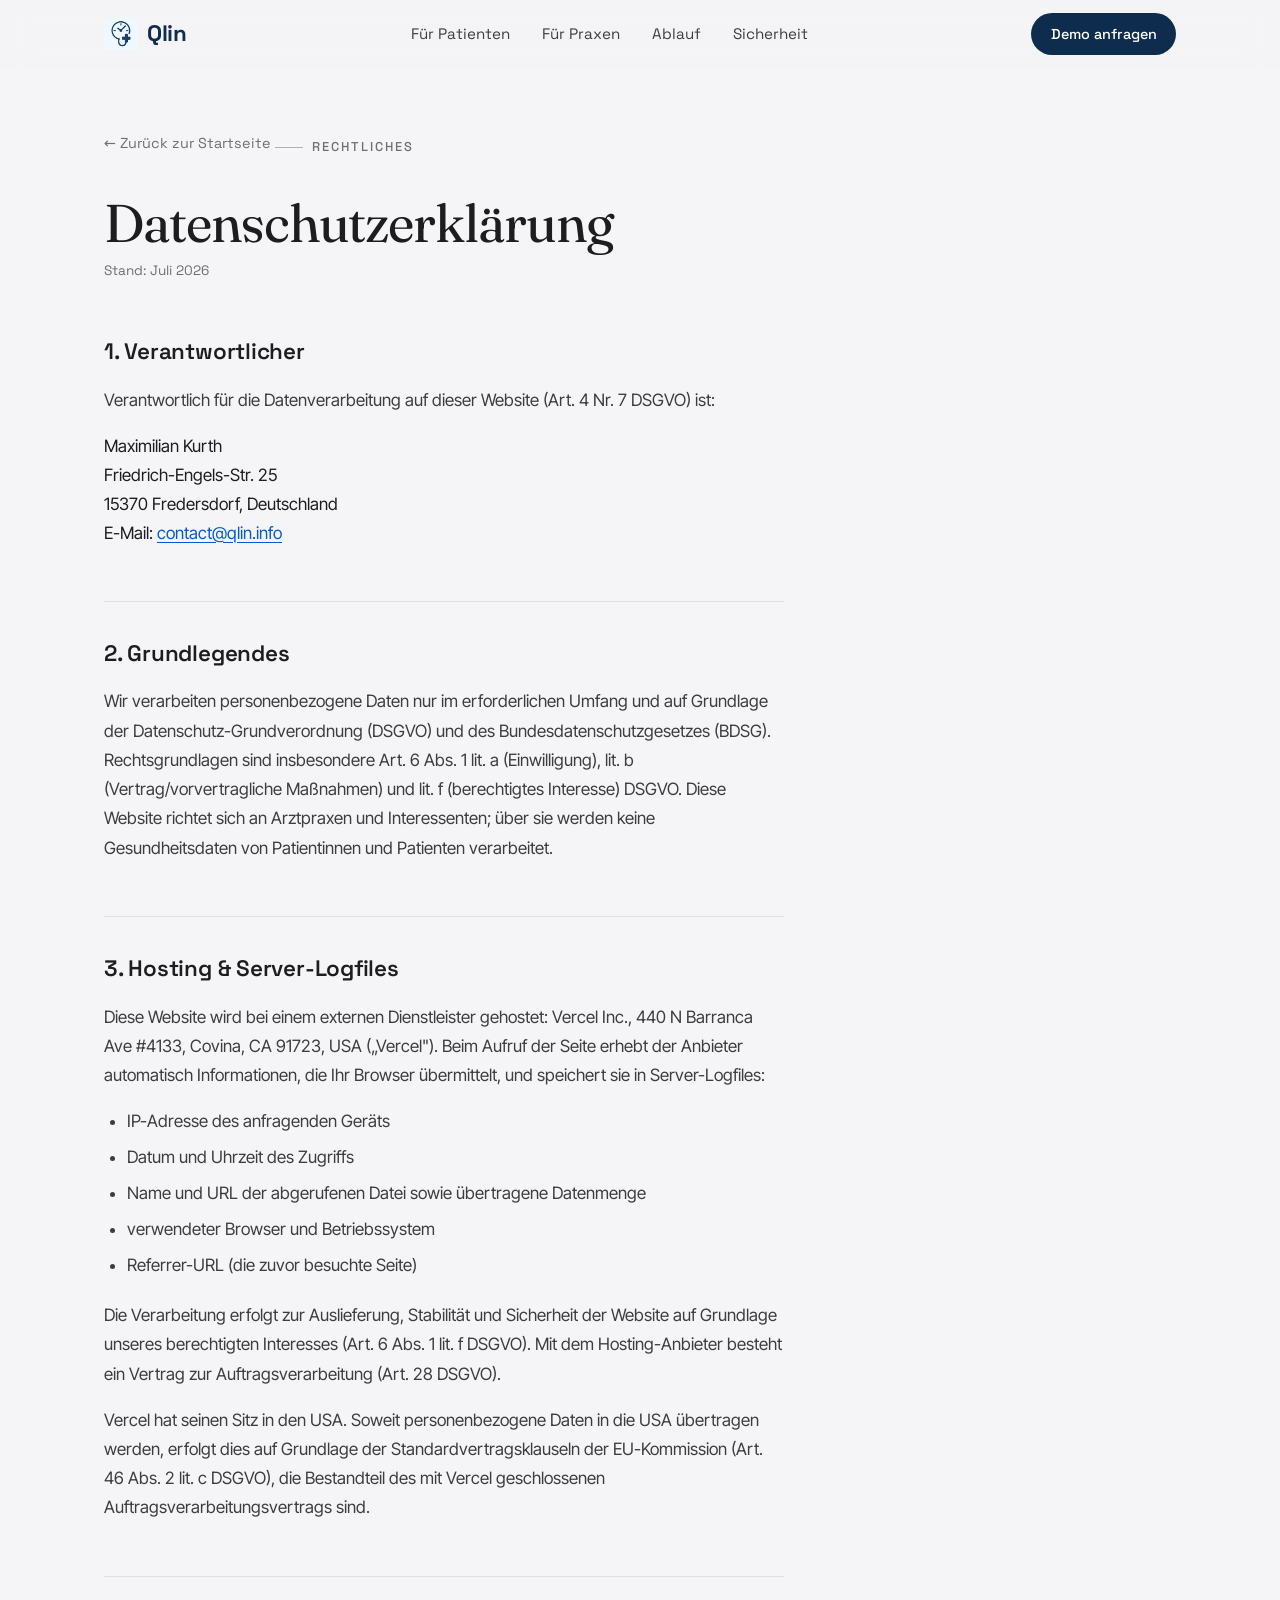
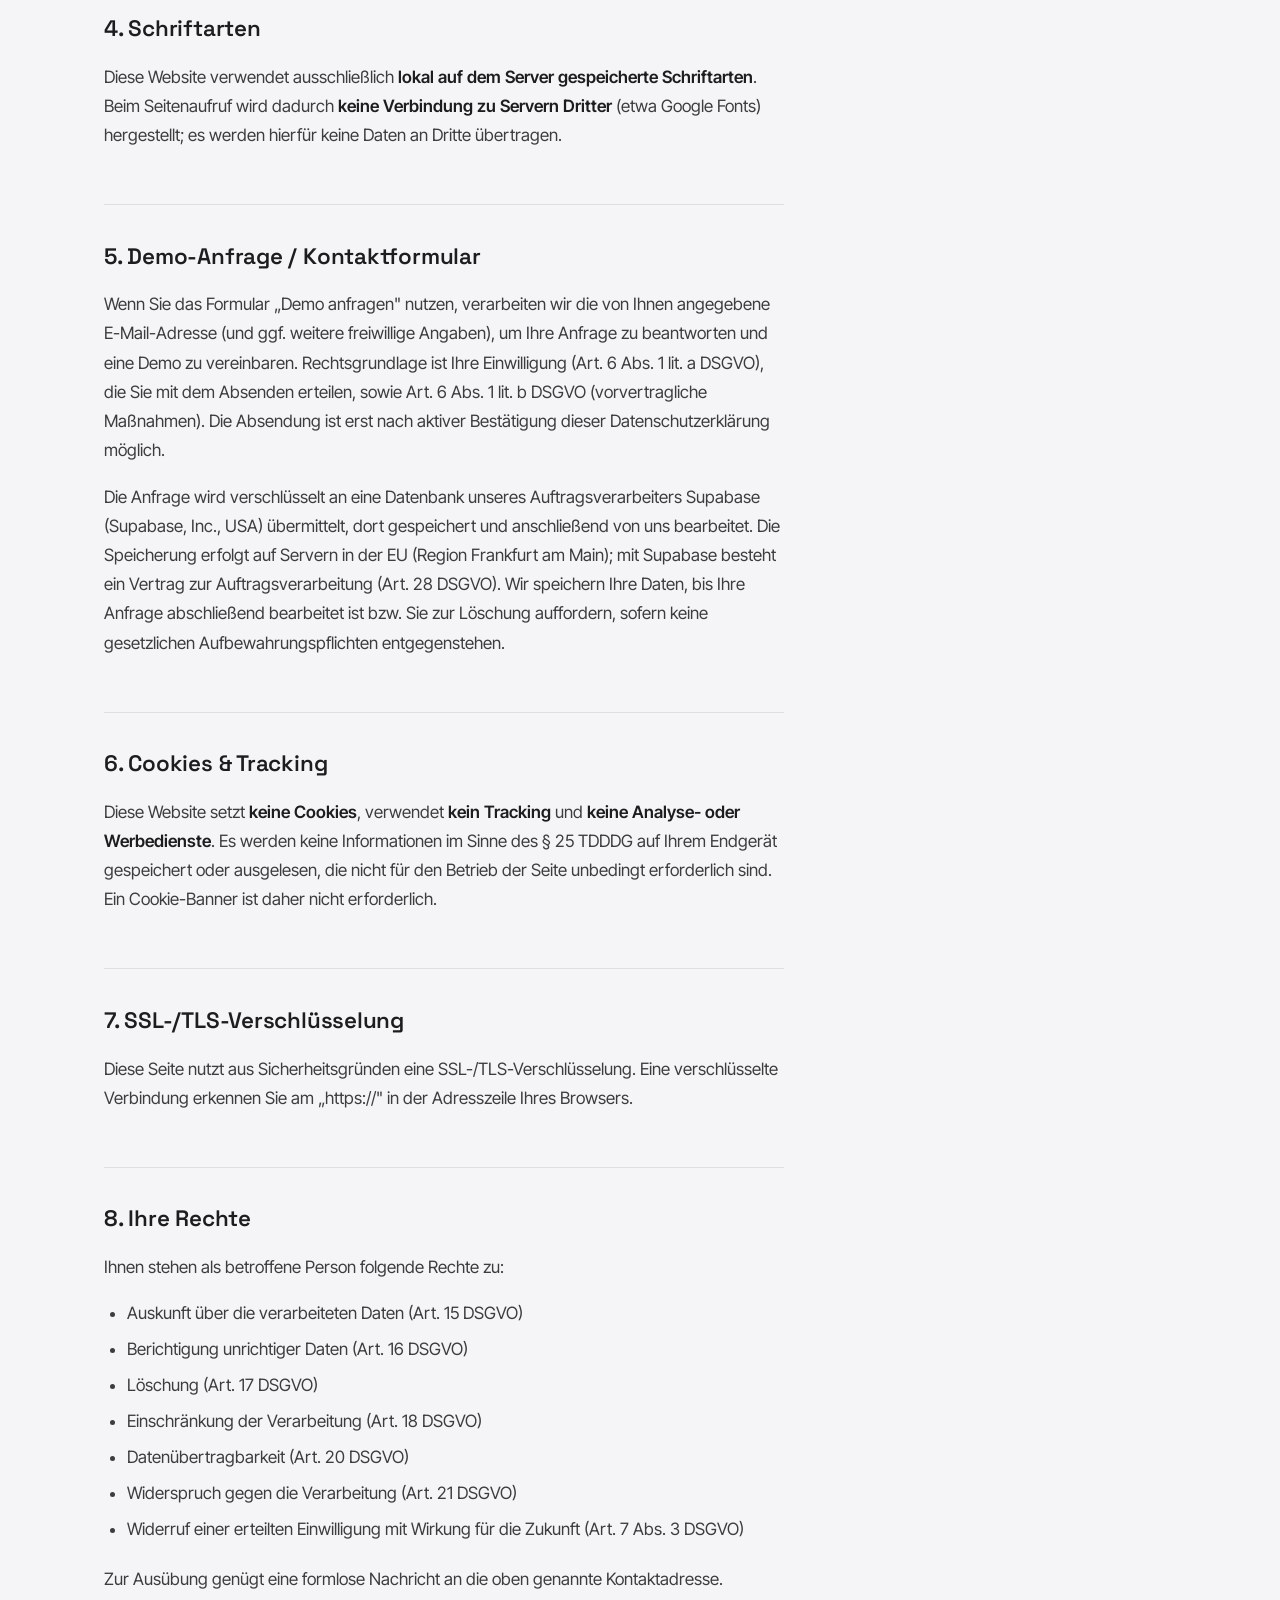
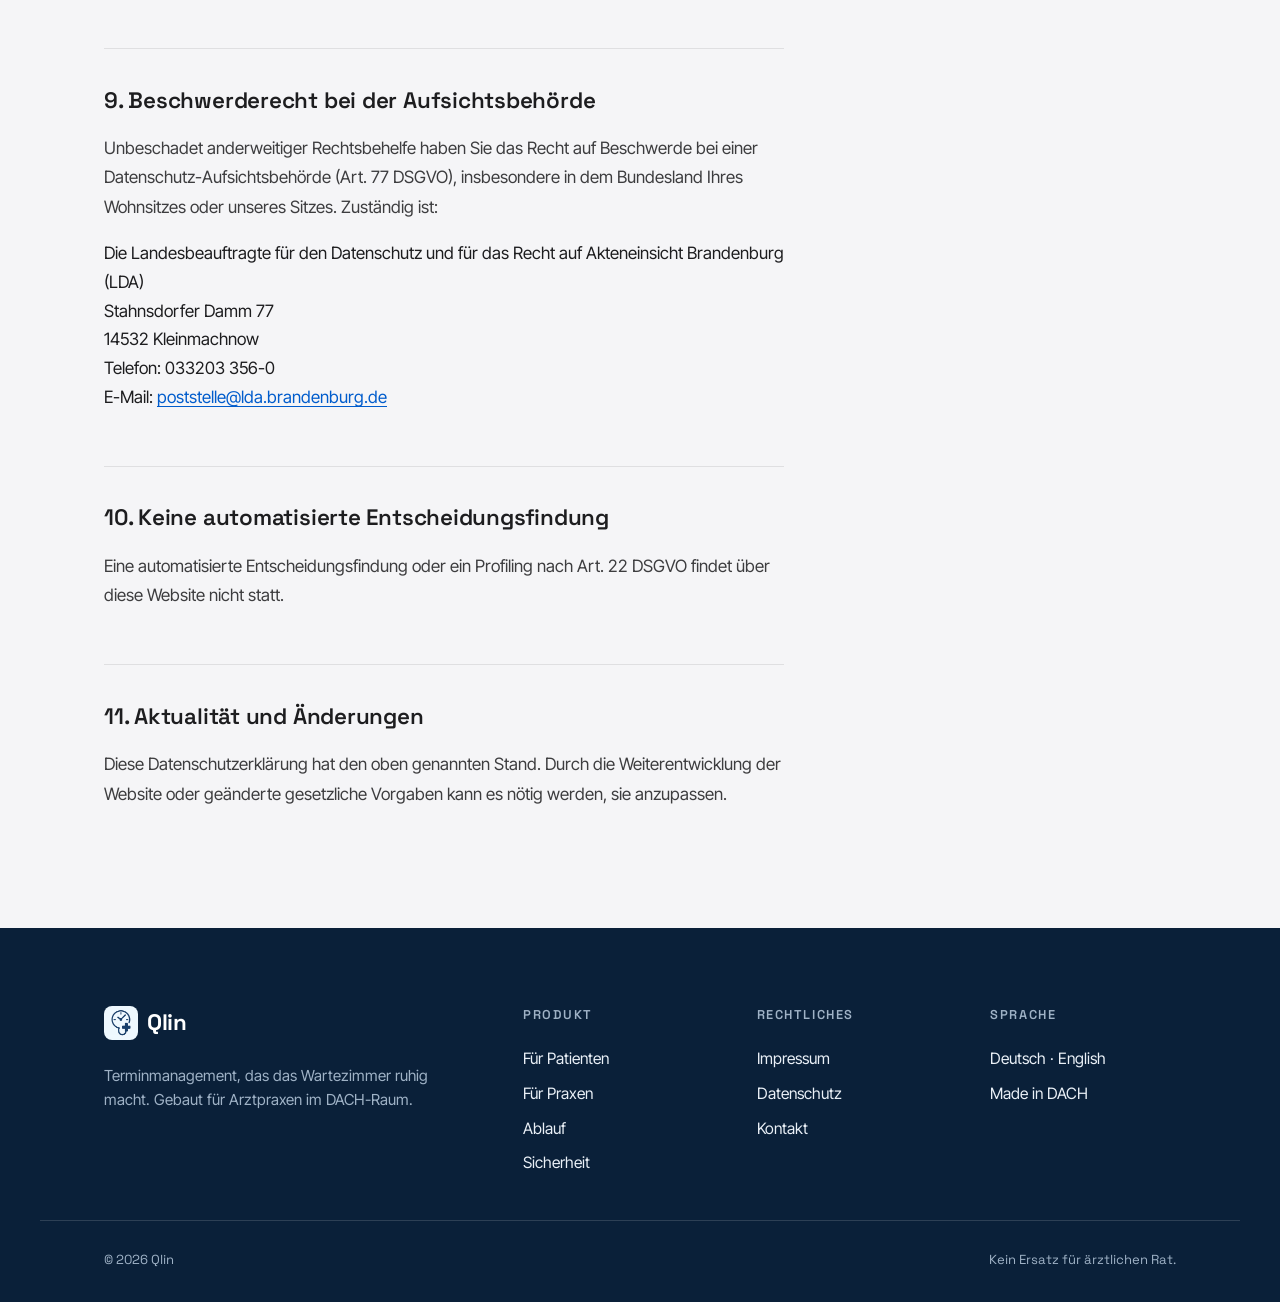
==== datenschutz.html @ a2b59077 "Fill in legal details: owner, address, contact email, Vercel hosting, Supabase recipient, LDA Brande" ====
<!DOCTYPE html>
<html lang="de" class="theme-patient">
<head>
  <meta charset="UTF-8" />
  <meta name="viewport" content="width=device-width, initial-scale=1.0" />
  <title>Datenschutzerklärung — Qlin</title>
  <meta name="description" content="Datenschutzerklärung nach DSGVO für die Qlin-Website." />
  <meta name="robots" content="index, follow" />
  <meta name="theme-color" content="#0e2c4d" />
  <link rel="icon" type="image/png" href="assets/qlin-logo.png" />
  <link rel="stylesheet" href="assets/fonts/fonts.css" />
  <link rel="stylesheet" href="styles.css" />
</head>
<body>
  <a class="skip-link" href="#main">Zum Inhalt springen</a>

  <header class="site-header" data-header>
    <div class="shell header-inner">
      <a class="brand" href="index.html" aria-label="Qlin — Startseite">
        <img class="logo-mark" src="assets/qlin-logo.png" alt="" aria-hidden="true" />
        <span class="brand-word">Qlin</span>
      </a>

      <nav class="nav-desktop" aria-label="Hauptnavigation">
        <a href="index.html#patienten">Für Patienten</a>
        <a href="index.html#praxis">Für Praxen</a>
        <a href="index.html#ablauf">Ablauf</a>
        <a href="index.html#sicherheit">Sicherheit</a>
      </nav>

      <div class="header-actions">
        <a class="btn btn-solid btn-sm" href="index.html#kontakt">Demo anfragen</a>
        <button class="menu-toggle" data-menu-toggle aria-expanded="false" aria-controls="mobile-menu" aria-label="Menü öffnen">
          <span></span><span></span>
        </button>
      </div>
    </div>

    <div class="mobile-menu" id="mobile-menu" data-mobile-menu hidden>
      <nav aria-label="Mobile Navigation">
        <a href="index.html#patienten">Für Patienten</a>
        <a href="index.html#praxis">Für Praxen</a>
        <a href="index.html#ablauf">Ablauf</a>
        <a href="index.html#sicherheit">Sicherheit</a>
        <a class="mobile-cta" href="index.html#kontakt">Demo anfragen</a>
      </nav>
    </div>
  </header>

  <main id="main" class="legal shell">
    <a class="legal-back" href="index.html">← Zurück zur Startseite</a>
    <p class="eyebrow">Rechtliches</p>
    <h1 class="legal-title">Datenschutzerklärung</h1>
    <p class="legal-updated">Stand: Juli 2026</p>

    <div class="prose">
      <h2>1. Verantwortlicher</h2>
      <p>Verantwortlich für die Datenverarbeitung auf dieser Website (Art. 4 Nr. 7 DSGVO) ist:</p>
      <address>
        Maximilian Kurth<br />
        Friedrich-Engels-Str. 25<br />
        15370 Fredersdorf, Deutschland<br />
        E-Mail: <a href="mailto:contact@qlin.info">contact@qlin.info</a>
      </address>

      <h2>2. Grundlegendes</h2>
      <p>
        Wir verarbeiten personenbezogene Daten nur im erforderlichen Umfang und auf Grundlage der
        Datenschutz-Grundverordnung (DSGVO) und des Bundesdatenschutzgesetzes (BDSG).
        Rechtsgrundlagen sind insbesondere Art. 6 Abs. 1 lit. a (Einwilligung),
        lit. b (Vertrag/vorvertragliche Maßnahmen) und lit. f (berechtigtes Interesse) DSGVO.
        Diese Website richtet sich an Arztpraxen und Interessenten; über sie werden keine
        Gesundheitsdaten von Patientinnen und Patienten verarbeitet.
      </p>

      <h2>3. Hosting &amp; Server-Logfiles</h2>
      <p>
        Diese Website wird bei einem externen Dienstleister gehostet:
        Vercel Inc., 440 N Barranca Ave #4133, Covina, CA 91723, USA („Vercel").
        Beim Aufruf der Seite erhebt der Anbieter automatisch Informationen, die Ihr Browser
        übermittelt, und speichert sie in Server-Logfiles:
      </p>
      <ul>
        <li>IP-Adresse des anfragenden Geräts</li>
        <li>Datum und Uhrzeit des Zugriffs</li>
        <li>Name und URL der abgerufenen Datei sowie übertragene Datenmenge</li>
        <li>verwendeter Browser und Betriebssystem</li>
        <li>Referrer-URL (die zuvor besuchte Seite)</li>
      </ul>
      <p>
        Die Verarbeitung erfolgt zur Auslieferung, Stabilität und Sicherheit der Website auf
        Grundlage unseres berechtigten Interesses (Art. 6 Abs. 1 lit. f DSGVO). Mit dem
        Hosting-Anbieter besteht ein Vertrag zur Auftragsverarbeitung (Art. 28 DSGVO).
      </p>
      <p>
        Vercel hat seinen Sitz in den USA. Soweit personenbezogene Daten in die USA übertragen
        werden, erfolgt dies auf Grundlage der Standardvertragsklauseln der EU-Kommission
        (Art. 46 Abs. 2 lit. c DSGVO), die Bestandteil des mit Vercel geschlossenen
        Auftragsverarbeitungsvertrags sind.
      </p>

      <h2>4. Schriftarten</h2>
      <p>
        Diese Website verwendet ausschließlich <strong>lokal auf dem Server gespeicherte
        Schriftarten</strong>. Beim Seitenaufruf wird dadurch <strong>keine Verbindung zu Servern
        Dritter</strong> (etwa Google Fonts) hergestellt; es werden hierfür keine Daten an Dritte
        übertragen.
      </p>

      <h2>5. Demo-Anfrage / Kontaktformular</h2>
      <p>
        Wenn Sie das Formular „Demo anfragen" nutzen, verarbeiten wir die von Ihnen angegebene
        E-Mail-Adresse (und ggf. weitere freiwillige Angaben), um Ihre Anfrage zu beantworten und
        eine Demo zu vereinbaren. Rechtsgrundlage ist Ihre Einwilligung (Art. 6 Abs. 1 lit. a
        DSGVO), die Sie mit dem Absenden erteilen, sowie Art. 6 Abs. 1 lit. b DSGVO
        (vorvertragliche Maßnahmen). Die Absendung ist erst nach aktiver Bestätigung dieser
        Datenschutzerklärung möglich.
      </p>
      <p>
        Die Anfrage wird verschlüsselt an eine Datenbank unseres Auftragsverarbeiters Supabase
        (Supabase, Inc., USA) übermittelt, dort gespeichert und anschließend von uns bearbeitet.
        Die Speicherung erfolgt auf Servern in der EU (Region Frankfurt am Main); mit Supabase
        besteht ein Vertrag zur Auftragsverarbeitung (Art. 28 DSGVO). Wir speichern Ihre Daten,
        bis Ihre Anfrage abschließend bearbeitet ist bzw. Sie zur Löschung auffordern, sofern
        keine gesetzlichen Aufbewahrungspflichten entgegenstehen.
      </p>

      <h2>6. Cookies &amp; Tracking</h2>
      <p>
        Diese Website setzt <strong>keine Cookies</strong>, verwendet <strong>kein Tracking</strong>
        und <strong>keine Analyse- oder Werbedienste</strong>. Es werden keine Informationen im
        Sinne des § 25 TDDDG auf Ihrem Endgerät gespeichert oder ausgelesen, die nicht für den
        Betrieb der Seite unbedingt erforderlich sind. Ein Cookie-Banner ist daher nicht
        erforderlich.
      </p>

      <h2>7. SSL-/TLS-Verschlüsselung</h2>
      <p>
        Diese Seite nutzt aus Sicherheitsgründen eine SSL-/TLS-Verschlüsselung. Eine
        verschlüsselte Verbindung erkennen Sie am „https://" in der Adresszeile Ihres Browsers.
      </p>

      <h2>8. Ihre Rechte</h2>
      <p>Ihnen stehen als betroffene Person folgende Rechte zu:</p>
      <ul>
        <li>Auskunft über die verarbeiteten Daten (Art. 15 DSGVO)</li>
        <li>Berichtigung unrichtiger Daten (Art. 16 DSGVO)</li>
        <li>Löschung (Art. 17 DSGVO)</li>
        <li>Einschränkung der Verarbeitung (Art. 18 DSGVO)</li>
        <li>Datenübertragbarkeit (Art. 20 DSGVO)</li>
        <li>Widerspruch gegen die Verarbeitung (Art. 21 DSGVO)</li>
        <li>Widerruf einer erteilten Einwilligung mit Wirkung für die Zukunft (Art. 7 Abs. 3 DSGVO)</li>
      </ul>
      <p>Zur Ausübung genügt eine formlose Nachricht an die oben genannte Kontaktadresse.</p>

      <h2>9. Beschwerderecht bei der Aufsichtsbehörde</h2>
      <p>
        Unbeschadet anderweitiger Rechtsbehelfe haben Sie das Recht auf Beschwerde bei einer
        Datenschutz-Aufsichtsbehörde (Art. 77 DSGVO), insbesondere in dem Bundesland Ihres
        Wohnsitzes oder unseres Sitzes. Zuständig ist:
      </p>
      <address>
        Die Landesbeauftragte für den Datenschutz und für das Recht auf Akteneinsicht
        Brandenburg (LDA)<br />
        Stahnsdorfer Damm 77<br />
        14532 Kleinmachnow<br />
        Telefon: 033203 356-0<br />
        E-Mail: <a href="mailto:poststelle@lda.brandenburg.de">poststelle@lda.brandenburg.de</a>
      </address>

      <h2>10. Keine automatisierte Entscheidungsfindung</h2>
      <p>
        Eine automatisierte Entscheidungsfindung oder ein Profiling nach Art. 22 DSGVO findet
        über diese Website nicht statt.
      </p>

      <h2>11. Aktualität und Änderungen</h2>
      <p>
        Diese Datenschutzerklärung hat den oben genannten Stand. Durch die Weiterentwicklung der
        Website oder geänderte gesetzliche Vorgaben kann es nötig werden, sie anzupassen.
      </p>
    </div>
  </main>

  <footer class="site-footer theme-patient">
    <div class="shell footer-inner">
      <div class="footer-brand">
        <a class="brand brand-footer" href="index.html" aria-label="Qlin — Startseite">
          <img class="logo-mark" src="assets/qlin-logo.png" alt="" aria-hidden="true" />
          <span class="brand-word">Qlin</span>
        </a>
        <p class="footer-tag">Terminmanagement, das das Wartezimmer ruhig macht. Gebaut für Arztpraxen im DACH-Raum.</p>
      </div>
      <nav class="footer-col" aria-label="Produkt">
        <p class="footer-h">Produkt</p>
        <a href="index.html#patienten">Für Patienten</a>
        <a href="index.html#praxis">Für Praxen</a>
        <a href="index.html#ablauf">Ablauf</a>
        <a href="index.html#sicherheit">Sicherheit</a>
      </nav>
      <nav class="footer-col" aria-label="Rechtliches">
        <p class="footer-h">Rechtliches</p>
        <a href="impressum.html">Impressum</a>
        <a href="datenschutz.html">Datenschutz</a>
        <a href="index.html#kontakt">Kontakt</a>
      </nav>
      <div class="footer-col">
        <p class="footer-h">Sprache</p>
        <p class="footer-meta">Deutsch · English</p>
        <p class="footer-meta">Made in DACH</p>
      </div>
    </div>
    <div class="shell footer-base">
      <p>© <span data-year>2026</span> Qlin</p>
      <p>Kein Ersatz für ärztlichen Rat.</p>
    </div>
  </footer>

  <script src="script.js"></script>
</body>
</html>
---- assets/fonts/fonts.css ----
/* Self-hosted fonts (SIL Open Font License).
   Generated from Google Fonts css2 and rewritten to local files
   so NO request goes to Google (DSGVO / LG Muenchen I 2022). */

/* ---- fraunces ---- */
/* vietnamese */
@font-face {
  font-family: 'Fraunces';
  font-style: italic;
  font-weight: 300 600;
  font-display: swap;
  src: url(./6NU58FyLNQOQZAnv9ZwNjucMHVn85Ni7emAe9lKqZTnbB-gzTK0K1ChjdfeQ_5Y.woff2) format('woff2');
  unicode-range: U+0102-0103, U+0110-0111, U+0128-0129, U+0168-0169, U+01A0-01A1, U+01AF-01B0, U+0300-0301, U+0303-0304, U+0308-0309, U+0323, U+0329, U+1EA0-1EF9, U+20AB;
}
/* latin-ext */
@font-face {
  font-family: 'Fraunces';
  font-style: italic;
  font-weight: 300 600;
  font-display: swap;
  src: url(./6NU58FyLNQOQZAnv9ZwNjucMHVn85Ni7emAe9lKqZTnbB-gzTK0K1ChjdPeQ_5Y.woff2) format('woff2');
  unicode-range: U+0100-02BA, U+02BD-02C5, U+02C7-02CC, U+02CE-02D7, U+02DD-02FF, U+0304, U+0308, U+0329, U+1D00-1DBF, U+1E00-1E9F, U+1EF2-1EFF, U+2020, U+20A0-20AB, U+20AD-20C0, U+2113, U+2C60-2C7F, U+A720-A7FF;
}
/* latin */
@font-face {
  font-family: 'Fraunces';
  font-style: italic;
  font-weight: 300 600;
  font-display: swap;
  src: url(./6NU58FyLNQOQZAnv9ZwNjucMHVn85Ni7emAe9lKqZTnbB-gzTK0K1ChjeveQ.woff2) format('woff2');
  unicode-range: U+0000-00FF, U+0131, U+0152-0153, U+02BB-02BC, U+02C6, U+02DA, U+02DC, U+0304, U+0308, U+0329, U+2000-206F, U+20AC, U+2122, U+2191, U+2193, U+2212, U+2215, U+FEFF, U+FFFD;
}
/* vietnamese */
@font-face {
  font-family: 'Fraunces';
  font-style: normal;
  font-weight: 300 600;
  font-display: swap;
  src: url(./6NU78FyLNQOQZAnv9bYEvDiIdE9Ea92uemAk_WBq8U_9v0c2Wa0KxCBTeO-U.woff2) format('woff2');
  unicode-range: U+0102-0103, U+0110-0111, U+0128-0129, U+0168-0169, U+01A0-01A1, U+01AF-01B0, U+0300-0301, U+0303-0304, U+0308-0309, U+0323, U+0329, U+1EA0-1EF9, U+20AB;
}
/* latin-ext */
@font-face {
  font-family: 'Fraunces';
  font-style: normal;
  font-weight: 300 600;
  font-display: swap;
  src: url(./6NU78FyLNQOQZAnv9bYEvDiIdE9Ea92uemAk_WBq8U_9v0c2Wa0KxCFTeO-U.woff2) format('woff2');
  unicode-range: U+0100-02BA, U+02BD-02C5, U+02C7-02CC, U+02CE-02D7, U+02DD-02FF, U+0304, U+0308, U+0329, U+1D00-1DBF, U+1E00-1E9F, U+1EF2-1EFF, U+2020, U+20A0-20AB, U+20AD-20C0, U+2113, U+2C60-2C7F, U+A720-A7FF;
}
/* latin */
@font-face {
  font-family: 'Fraunces';
  font-style: normal;
  font-weight: 300 600;
  font-display: swap;
  src: url(./6NU78FyLNQOQZAnv9bYEvDiIdE9Ea92uemAk_WBq8U_9v0c2Wa0KxC9TeA.woff2) format('woff2');
  unicode-range: U+0000-00FF, U+0131, U+0152-0153, U+02BB-02BC, U+02C6, U+02DA, U+02DC, U+0304, U+0308, U+0329, U+2000-206F, U+20AC, U+2122, U+2191, U+2193, U+2212, U+2215, U+FEFF, U+FFFD;
}

/* ---- space-grotesk ---- */
/* vietnamese */
@font-face {
  font-family: 'Space Grotesk';
  font-style: normal;
  font-weight: 400;
  font-display: swap;
  src: url(./V8mDoQDjQSkFtoMM3T6r8E7mPb54C-s0.woff2) format('woff2');
  unicode-range: U+0102-0103, U+0110-0111, U+0128-0129, U+0168-0169, U+01A0-01A1, U+01AF-01B0, U+0300-0301, U+0303-0304, U+0308-0309, U+0323, U+0329, U+1EA0-1EF9, U+20AB;
}
/* latin-ext */
@font-face {
  font-family: 'Space Grotesk';
  font-style: normal;
  font-weight: 400;
  font-display: swap;
  src: url(./V8mDoQDjQSkFtoMM3T6r8E7mPb94C-s0.woff2) format('woff2');
  unicode-range: U+0100-02BA, U+02BD-02C5, U+02C7-02CC, U+02CE-02D7, U+02DD-02FF, U+0304, U+0308, U+0329, U+1D00-1DBF, U+1E00-1E9F, U+1EF2-1EFF, U+2020, U+20A0-20AB, U+20AD-20C0, U+2113, U+2C60-2C7F, U+A720-A7FF;
}
/* latin */
@font-face {
  font-family: 'Space Grotesk';
  font-style: normal;
  font-weight: 400;
  font-display: swap;
  src: url(./V8mDoQDjQSkFtoMM3T6r8E7mPbF4Cw.woff2) format('woff2');
  unicode-range: U+0000-00FF, U+0131, U+0152-0153, U+02BB-02BC, U+02C6, U+02DA, U+02DC, U+0304, U+0308, U+0329, U+2000-206F, U+20AC, U+2122, U+2191, U+2193, U+2212, U+2215, U+FEFF, U+FFFD;
}
/* vietnamese */
@font-face {
  font-family: 'Space Grotesk';
  font-style: normal;
  font-weight: 500;
  font-display: swap;
  src: url(./V8mDoQDjQSkFtoMM3T6r8E7mPb54C-s0.woff2) format('woff2');
  unicode-range: U+0102-0103, U+0110-0111, U+0128-0129, U+0168-0169, U+01A0-01A1, U+01AF-01B0, U+0300-0301, U+0303-0304, U+0308-0309, U+0323, U+0329, U+1EA0-1EF9, U+20AB;
}
/* latin-ext */
@font-face {
  font-family: 'Space Grotesk';
  font-style: normal;
  font-weight: 500;
  font-display: swap;
  src: url(./V8mDoQDjQSkFtoMM3T6r8E7mPb94C-s0.woff2) format('woff2');
  unicode-range: U+0100-02BA, U+02BD-02C5, U+02C7-02CC, U+02CE-02D7, U+02DD-02FF, U+0304, U+0308, U+0329, U+1D00-1DBF, U+1E00-1E9F, U+1EF2-1EFF, U+2020, U+20A0-20AB, U+20AD-20C0, U+2113, U+2C60-2C7F, U+A720-A7FF;
}
/* latin */
@font-face {
  font-family: 'Space Grotesk';
  font-style: normal;
  font-weight: 500;
  font-display: swap;
  src: url(./V8mDoQDjQSkFtoMM3T6r8E7mPbF4Cw.woff2) format('woff2');
  unicode-range: U+0000-00FF, U+0131, U+0152-0153, U+02BB-02BC, U+02C6, U+02DA, U+02DC, U+0304, U+0308, U+0329, U+2000-206F, U+20AC, U+2122, U+2191, U+2193, U+2212, U+2215, U+FEFF, U+FFFD;
}
/* vietnamese */
@font-face {
  font-family: 'Space Grotesk';
  font-style: normal;
  font-weight: 600;
  font-display: swap;
  src: url(./V8mDoQDjQSkFtoMM3T6r8E7mPb54C-s0.woff2) format('woff2');
  unicode-range: U+0102-0103, U+0110-0111, U+0128-0129, U+0168-0169, U+01A0-01A1, U+01AF-01B0, U+0300-0301, U+0303-0304, U+0308-0309, U+0323, U+0329, U+1EA0-1EF9, U+20AB;
}
/* latin-ext */
@font-face {
  font-family: 'Space Grotesk';
  font-style: normal;
  font-weight: 600;
  font-display: swap;
  src: url(./V8mDoQDjQSkFtoMM3T6r8E7mPb94C-s0.woff2) format('woff2');
  unicode-range: U+0100-02BA, U+02BD-02C5, U+02C7-02CC, U+02CE-02D7, U+02DD-02FF, U+0304, U+0308, U+0329, U+1D00-1DBF, U+1E00-1E9F, U+1EF2-1EFF, U+2020, U+20A0-20AB, U+20AD-20C0, U+2113, U+2C60-2C7F, U+A720-A7FF;
}
/* latin */
@font-face {
  font-family: 'Space Grotesk';
  font-style: normal;
  font-weight: 600;
  font-display: swap;
  src: url(./V8mDoQDjQSkFtoMM3T6r8E7mPbF4Cw.woff2) format('woff2');
  unicode-range: U+0000-00FF, U+0131, U+0152-0153, U+02BB-02BC, U+02C6, U+02DA, U+02DC, U+0304, U+0308, U+0329, U+2000-206F, U+20AC, U+2122, U+2191, U+2193, U+2212, U+2215, U+FEFF, U+FFFD;
}
/* vietnamese */
@font-face {
  font-family: 'Space Grotesk';
  font-style: normal;
  font-weight: 700;
  font-display: swap;
  src: url(./V8mDoQDjQSkFtoMM3T6r8E7mPb54C-s0.woff2) format('woff2');
  unicode-range: U+0102-0103, U+0110-0111, U+0128-0129, U+0168-0169, U+01A0-01A1, U+01AF-01B0, U+0300-0301, U+0303-0304, U+0308-0309, U+0323, U+0329, U+1EA0-1EF9, U+20AB;
}
/* latin-ext */
@font-face {
  font-family: 'Space Grotesk';
  font-style: normal;
  font-weight: 700;
  font-display: swap;
  src: url(./V8mDoQDjQSkFtoMM3T6r8E7mPb94C-s0.woff2) format('woff2');
  unicode-range: U+0100-02BA, U+02BD-02C5, U+02C7-02CC, U+02CE-02D7, U+02DD-02FF, U+0304, U+0308, U+0329, U+1D00-1DBF, U+1E00-1E9F, U+1EF2-1EFF, U+2020, U+20A0-20AB, U+20AD-20C0, U+2113, U+2C60-2C7F, U+A720-A7FF;
}
/* latin */
@font-face {
  font-family: 'Space Grotesk';
  font-style: normal;
  font-weight: 700;
  font-display: swap;
  src: url(./V8mDoQDjQSkFtoMM3T6r8E7mPbF4Cw.woff2) format('woff2');
  unicode-range: U+0000-00FF, U+0131, U+0152-0153, U+02BB-02BC, U+02C6, U+02DA, U+02DC, U+0304, U+0308, U+0329, U+2000-206F, U+20AC, U+2122, U+2191, U+2193, U+2212, U+2215, U+FEFF, U+FFFD;
}

/* ---- inter-tight ---- */
/* cyrillic-ext */
@font-face {
  font-family: 'Inter Tight';
  font-style: normal;
  font-weight: 400;
  font-display: swap;
  src: url(./NGSwv5HMAFg6IuGlBNMjxLsK8ah8QA.woff2) format('woff2');
  unicode-range: U+0460-052F, U+1C80-1C8A, U+20B4, U+2DE0-2DFF, U+A640-A69F, U+FE2E-FE2F;
}
/* cyrillic */
@font-face {
  font-family: 'Inter Tight';
  font-style: normal;
  font-weight: 400;
  font-display: swap;
  src: url(./NGSwv5HMAFg6IuGlBNMjxLsD8ah8QA.woff2) format('woff2');
  unicode-range: U+0301, U+0400-045F, U+0490-0491, U+04B0-04B1, U+2116;
}
/* greek-ext */
@font-face {
  font-family: 'Inter Tight';
  font-style: normal;
  font-weight: 400;
  font-display: swap;
  src: url(./NGSwv5HMAFg6IuGlBNMjxLsL8ah8QA.woff2) format('woff2');
  unicode-range: U+1F00-1FFF;
}
/* greek */
@font-face {
  font-family: 'Inter Tight';
  font-style: normal;
  font-weight: 400;
  font-display: swap;
  src: url(./NGSwv5HMAFg6IuGlBNMjxLsE8ah8QA.woff2) format('woff2');
  unicode-range: U+0370-0377, U+037A-037F, U+0384-038A, U+038C, U+038E-03A1, U+03A3-03FF;
}
/* vietnamese */
@font-face {
  font-family: 'Inter Tight';
  font-style: normal;
  font-weight: 400;
  font-display: swap;
  src: url(./NGSwv5HMAFg6IuGlBNMjxLsI8ah8QA.woff2) format('woff2');
  unicode-range: U+0102-0103, U+0110-0111, U+0128-0129, U+0168-0169, U+01A0-01A1, U+01AF-01B0, U+0300-0301, U+0303-0304, U+0308-0309, U+0323, U+0329, U+1EA0-1EF9, U+20AB;
}
/* latin-ext */
@font-face {
  font-family: 'Inter Tight';
  font-style: normal;
  font-weight: 400;
  font-display: swap;
  src: url(./NGSwv5HMAFg6IuGlBNMjxLsJ8ah8QA.woff2) format('woff2');
  unicode-range: U+0100-02BA, U+02BD-02C5, U+02C7-02CC, U+02CE-02D7, U+02DD-02FF, U+0304, U+0308, U+0329, U+1D00-1DBF, U+1E00-1E9F, U+1EF2-1EFF, U+2020, U+20A0-20AB, U+20AD-20C0, U+2113, U+2C60-2C7F, U+A720-A7FF;
}
/* latin */
@font-face {
  font-family: 'Inter Tight';
  font-style: normal;
  font-weight: 400;
  font-display: swap;
  src: url(./NGSwv5HMAFg6IuGlBNMjxLsH8ag.woff2) format('woff2');
  unicode-range: U+0000-00FF, U+0131, U+0152-0153, U+02BB-02BC, U+02C6, U+02DA, U+02DC, U+0304, U+0308, U+0329, U+2000-206F, U+20AC, U+2122, U+2191, U+2193, U+2212, U+2215, U+FEFF, U+FFFD;
}
/* cyrillic-ext */
@font-face {
  font-family: 'Inter Tight';
  font-style: normal;
  font-weight: 500;
  font-display: swap;
  src: url(./NGSwv5HMAFg6IuGlBNMjxLsK8ah8QA.woff2) format('woff2');
  unicode-range: U+0460-052F, U+1C80-1C8A, U+20B4, U+2DE0-2DFF, U+A640-A69F, U+FE2E-FE2F;
}
/* cyrillic */
@font-face {
  font-family: 'Inter Tight';
  font-style: normal;
  font-weight: 500;
  font-display: swap;
  src: url(./NGSwv5HMAFg6IuGlBNMjxLsD8ah8QA.woff2) format('woff2');
  unicode-range: U+0301, U+0400-045F, U+0490-0491, U+04B0-04B1, U+2116;
}
/* greek-ext */
@font-face {
  font-family: 'Inter Tight';
  font-style: normal;
  font-weight: 500;
  font-display: swap;
  src: url(./NGSwv5HMAFg6IuGlBNMjxLsL8ah8QA.woff2) format('woff2');
  unicode-range: U+1F00-1FFF;
}
/* greek */
@font-face {
  font-family: 'Inter Tight';
  font-style: normal;
  font-weight: 500;
  font-display: swap;
  src: url(./NGSwv5HMAFg6IuGlBNMjxLsE8ah8QA.woff2) format('woff2');
  unicode-range: U+0370-0377, U+037A-037F, U+0384-038A, U+038C, U+038E-03A1, U+03A3-03FF;
}
/* vietnamese */
@font-face {
  font-family: 'Inter Tight';
  font-style: normal;
  font-weight: 500;
  font-display: swap;
  src: url(./NGSwv5HMAFg6IuGlBNMjxLsI8ah8QA.woff2) format('woff2');
  unicode-range: U+0102-0103, U+0110-0111, U+0128-0129, U+0168-0169, U+01A0-01A1, U+01AF-01B0, U+0300-0301, U+0303-0304, U+0308-0309, U+0323, U+0329, U+1EA0-1EF9, U+20AB;
}
/* latin-ext */
@font-face {
  font-family: 'Inter Tight';
  font-style: normal;
  font-weight: 500;
  font-display: swap;
  src: url(./NGSwv5HMAFg6IuGlBNMjxLsJ8ah8QA.woff2) format('woff2');
  unicode-range: U+0100-02BA, U+02BD-02C5, U+02C7-02CC, U+02CE-02D7, U+02DD-02FF, U+0304, U+0308, U+0329, U+1D00-1DBF, U+1E00-1E9F, U+1EF2-1EFF, U+2020, U+20A0-20AB, U+20AD-20C0, U+2113, U+2C60-2C7F, U+A720-A7FF;
}
/* latin */
@font-face {
  font-family: 'Inter Tight';
  font-style: normal;
  font-weight: 500;
  font-display: swap;
  src: url(./NGSwv5HMAFg6IuGlBNMjxLsH8ag.woff2) format('woff2');
  unicode-range: U+0000-00FF, U+0131, U+0152-0153, U+02BB-02BC, U+02C6, U+02DA, U+02DC, U+0304, U+0308, U+0329, U+2000-206F, U+20AC, U+2122, U+2191, U+2193, U+2212, U+2215, U+FEFF, U+FFFD;
}
/* cyrillic-ext */
@font-face {
  font-family: 'Inter Tight';
  font-style: normal;
  font-weight: 600;
  font-display: swap;
  src: url(./NGSwv5HMAFg6IuGlBNMjxLsK8ah8QA.woff2) format('woff2');
  unicode-range: U+0460-052F, U+1C80-1C8A, U+20B4, U+2DE0-2DFF, U+A640-A69F, U+FE2E-FE2F;
}
/* cyrillic */
@font-face {
  font-family: 'Inter Tight';
  font-style: normal;
  font-weight: 600;
  font-display: swap;
  src: url(./NGSwv5HMAFg6IuGlBNMjxLsD8ah8QA.woff2) format('woff2');
  unicode-range: U+0301, U+0400-045F, U+0490-0491, U+04B0-04B1, U+2116;
}
/* greek-ext */
@font-face {
  font-family: 'Inter Tight';
  font-style: normal;
  font-weight: 600;
  font-display: swap;
  src: url(./NGSwv5HMAFg6IuGlBNMjxLsL8ah8QA.woff2) format('woff2');
  unicode-range: U+1F00-1FFF;
}
/* greek */
@font-face {
  font-family: 'Inter Tight';
  font-style: normal;
  font-weight: 600;
  font-display: swap;
  src: url(./NGSwv5HMAFg6IuGlBNMjxLsE8ah8QA.woff2) format('woff2');
  unicode-range: U+0370-0377, U+037A-037F, U+0384-038A, U+038C, U+038E-03A1, U+03A3-03FF;
}
/* vietnamese */
@font-face {
  font-family: 'Inter Tight';
  font-style: normal;
  font-weight: 600;
  font-display: swap;
  src: url(./NGSwv5HMAFg6IuGlBNMjxLsI8ah8QA.woff2) format('woff2');
  unicode-range: U+0102-0103, U+0110-0111, U+0128-0129, U+0168-0169, U+01A0-01A1, U+01AF-01B0, U+0300-0301, U+0303-0304, U+0308-0309, U+0323, U+0329, U+1EA0-1EF9, U+20AB;
}
/* latin-ext */
@font-face {
  font-family: 'Inter Tight';
  font-style: normal;
  font-weight: 600;
  font-display: swap;
  src: url(./NGSwv5HMAFg6IuGlBNMjxLsJ8ah8QA.woff2) format('woff2');
  unicode-range: U+0100-02BA, U+02BD-02C5, U+02C7-02CC, U+02CE-02D7, U+02DD-02FF, U+0304, U+0308, U+0329, U+1D00-1DBF, U+1E00-1E9F, U+1EF2-1EFF, U+2020, U+20A0-20AB, U+20AD-20C0, U+2113, U+2C60-2C7F, U+A720-A7FF;
}
/* latin */
@font-face {
  font-family: 'Inter Tight';
  font-style: normal;
  font-weight: 600;
  font-display: swap;
  src: url(./NGSwv5HMAFg6IuGlBNMjxLsH8ag.woff2) format('woff2');
  unicode-range: U+0000-00FF, U+0131, U+0152-0153, U+02BB-02BC, U+02C6, U+02DA, U+02DC, U+0304, U+0308, U+0329, U+2000-206F, U+20AC, U+2122, U+2191, U+2193, U+2212, U+2215, U+FEFF, U+FFFD;
}
---- styles.css ----
/* ============================================================
   Qlin — Landing Page
   Palette derived from COLORS.md (Apple-inspired role themes)
   + logo navy (#17406B). Type: Fraunces + Space Grotesk + Inter Tight.
   ============================================================ */

/* ---------- Tokens ---------- */
:root {
  /* surfaces */
  --bg: #f5f5f7;
  --bg-2: #ebebed;
  --card: #ffffff;

  /* ink */
  --text: #1d1d1f;
  --text-2: #3d3d3f;
  --muted: #6e6e73;
  --on-dark: #eaf0f7;
  --on-dark-muted: #9fb2c6;

  /* logo navy family (dark sections) */
  --navy: #17406B;
  --navy-deep: #0e2c4d;
  --navy-deeper: #0a2039;

  /* patient blue */
  --blue: #007AFF;
  --blue-dark: #005ccc;
  --blue-soft: rgba(0, 122, 255, 0.08);
  --blue-soft-med: rgba(0, 122, 255, 0.16);
  --blue-border: rgba(0, 122, 255, 0.22);

  /* practice green */
  --green: #30d158;
  --green-dark: #1aaa44;
  --green-soft: rgba(48, 209, 88, 0.10);
  --green-soft-med: rgba(48, 209, 88, 0.18);
  --green-border: rgba(48, 209, 88, 0.26);

  --error: #ff3b30;

  /* lines */
  --line: rgba(0, 0, 0, 0.09);
  --line-strong: rgba(0, 0, 0, 0.16);
  --line-on-dark: rgba(255, 255, 255, 0.14);

  /* shadows (from COLORS.md) */
  --shadow-sm: 0 1px 3px rgba(0, 0, 0, 0.05), 0 4px 12px rgba(0, 0, 0, 0.05);
  --shadow: 0 2px 8px rgba(0, 0, 0, 0.05), 0 12px 32px rgba(0, 0, 0, 0.07);
  --shadow-lg: 0 4px 16px rgba(0, 0, 0, 0.07), 0 24px 48px rgba(0, 0, 0, 0.10);

  /* type */
  --font-serif: "Fraunces", Georgia, "Times New Roman", serif;
  --font-grotesk: "Space Grotesk", "Segoe UI", system-ui, sans-serif;
  --font-body: "Inter Tight", system-ui, -apple-system, "Segoe UI", Roboto, sans-serif;

  /* layout */
  --shell-max: 1200px;
  --shell-pad: clamp(1.25rem, 5vw, 4rem);
  --sec-y: clamp(4.5rem, 9vw, 8.5rem);

  /* radii */
  --r-sm: 10px;
  --r: 16px;
  --r-lg: 26px;

  /* role brand (default = patient) */
  --brand: var(--blue);
  --brand-dark: var(--blue-dark);
  --brand-soft: var(--blue-soft);
  --brand-soft-med: var(--blue-soft-med);
  --brand-border: var(--blue-border);
}

.theme-patient {
  --brand: var(--blue);
  --brand-dark: var(--blue-dark);
  --brand-soft: var(--blue-soft);
  --brand-soft-med: var(--blue-soft-med);
  --brand-border: var(--blue-border);
}
.theme-doctor {
  --brand: var(--green);
  --brand-dark: var(--green-dark);
  --brand-soft: var(--green-soft);
  --brand-soft-med: var(--green-soft-med);
  --brand-border: var(--green-border);
}

/* ---------- Reset / base ---------- */
*, *::before, *::after { box-sizing: border-box; }
* { margin: 0; }

html { -webkit-text-size-adjust: 100%; scroll-behavior: smooth; }

body {
  font-family: var(--font-body);
  font-size: clamp(1rem, 0.97rem + 0.18vw, 1.0625rem);
  line-height: 1.6;
  color: var(--text);
  background: var(--bg);
  -webkit-font-smoothing: antialiased;
  -moz-osx-font-smoothing: grayscale;
  overflow-x: hidden;
}

img, svg { display: block; max-width: 100%; }
a { color: inherit; text-decoration: none; }
button { font: inherit; color: inherit; background: none; border: 0; cursor: pointer; }
ul, ol { list-style: none; padding: 0; }

::selection { background: var(--brand-soft-med); color: var(--text); }

:focus-visible {
  outline: 2.5px solid var(--brand);
  outline-offset: 3px;
  border-radius: 4px;
}

.visually-hidden {
  position: absolute; width: 1px; height: 1px;
  padding: 0; margin: -1px; overflow: hidden;
  clip: rect(0 0 0 0); white-space: nowrap; border: 0;
}

.skip-link {
  position: fixed; top: 0; left: 50%; transform: translate(-50%, -120%);
  z-index: 200; background: var(--navy-deep); color: #fff;
  padding: 0.6rem 1.1rem; border-radius: 0 0 var(--r-sm) var(--r-sm);
  font-family: var(--font-grotesk); font-size: 0.85rem; transition: transform 0.2s ease;
}
.skip-link:focus { transform: translate(-50%, 0); }

/* ---------- Layout ---------- */
.shell {
  width: 100%;
  max-width: var(--shell-max);
  margin-inline: auto;
  padding-inline: var(--shell-pad);
}

.section { padding-block: var(--sec-y); }

/* keep anchored section titles clear of the sticky header */
section[id] { scroll-margin-top: 88px; }

.eyebrow {
  font-family: var(--font-grotesk);
  font-size: 0.8rem;
  font-weight: 500;
  letter-spacing: 0.16em;
  text-transform: uppercase;
  color: var(--muted);
  display: inline-flex;
  align-items: center;
  gap: 0.55rem;
}
.eyebrow::before {
  content: "";
  width: 1.75rem; height: 1px;
  background: currentColor;
  opacity: 0.5;
}
.eyebrow-blue { color: var(--blue-dark); }
.eyebrow-green { color: var(--green-dark); }
.eyebrow-on-dark { color: var(--on-dark-muted); }

/* ---------- Buttons ---------- */
.btn {
  display: inline-flex;
  align-items: center;
  gap: 0.5rem;
  font-family: var(--font-grotesk);
  font-weight: 500;
  font-size: 0.98rem;
  line-height: 1;
  padding: 0.95rem 1.5rem;
  border-radius: 999px;
  border: 1.5px solid transparent;
  transition: transform 0.18s ease, background-color 0.18s ease, border-color 0.18s ease, color 0.18s ease, box-shadow 0.18s ease;
  min-height: 48px;
}
.btn-sm { padding: 0.65rem 1.15rem; font-size: 0.9rem; min-height: 42px; }
.btn[disabled] { opacity: 0.6; cursor: default; transform: none; box-shadow: none; }

.btn-solid { background: var(--navy-deep); color: #fff; }
.btn-solid:hover { background: var(--navy); transform: translateY(-2px); box-shadow: var(--shadow); }

.btn-ghost { border-color: var(--line-strong); color: var(--text); }
.btn-ghost:hover { border-color: var(--navy-deep); background: var(--navy-deep); color: #fff; transform: translateY(-2px); }

.btn-solid-invert { background: #fff; color: var(--navy-deep); }
.btn-solid-invert:hover { background: #eef2f6; transform: translateY(-2px); box-shadow: var(--shadow-lg); }

/* ============================================================
   HEADER
   ============================================================ */
.site-header {
  position: sticky;
  top: 0;
  z-index: 100;
  background: color-mix(in srgb, var(--bg) 82%, transparent);
  -webkit-backdrop-filter: saturate(180%) blur(14px);
  backdrop-filter: saturate(180%) blur(14px);
  border-bottom: 1px solid transparent;
  transition: border-color 0.3s ease, background-color 0.3s ease;
}
.site-header[data-scrolled] { border-bottom-color: var(--line); }

.header-inner {
  display: flex;
  align-items: center;
  justify-content: space-between;
  gap: 1rem;
  height: 68px;
}

.brand {
  display: inline-flex;
  align-items: center;
  gap: 0.55rem;
  color: var(--navy-deep);
}
.logo-mark { width: 34px; height: 34px; flex: none; border-radius: 8px; object-fit: cover; display: block; }
.brand-word {
  font-family: var(--font-grotesk);
  font-weight: 700;
  font-size: 1.4rem;
  letter-spacing: -0.01em;
}

.nav-desktop { display: none; }
.nav-desktop a {
  font-family: var(--font-grotesk);
  font-size: 0.95rem;
  color: var(--text-2);
  padding: 0.4rem 0;
  position: relative;
  transition: color 0.18s ease;
}
.nav-desktop a::after {
  content: "";
  position: absolute; left: 0; right: 0; bottom: -2px;
  height: 1.5px; background: var(--brand);
  transform: scaleX(0); transform-origin: left;
  transition: transform 0.35s cubic-bezier(0.2, 0.7, 0.2, 1);
}
.nav-desktop a:hover { color: var(--text); }
.nav-desktop a:hover::after { transform: scaleX(1); }

.header-actions { display: flex; align-items: center; gap: 0.6rem; }

.menu-toggle {
  display: inline-flex; flex-direction: column; justify-content: center;
  gap: 5px; width: 44px; height: 44px; padding: 0 10px;
  border-radius: 10px;
}
.menu-toggle span {
  display: block; height: 2px; width: 100%;
  background: var(--navy-deep); border-radius: 2px;
  transition: transform 0.3s ease, opacity 0.2s ease;
}
.menu-toggle[aria-expanded="true"] span:first-child { transform: translateY(3.5px) rotate(45deg); }
.menu-toggle[aria-expanded="true"] span:last-child { transform: translateY(-3.5px) rotate(-45deg); }

.mobile-menu {
  border-top: 1px solid var(--line);
  background: var(--bg);
  overflow: hidden;
}
.mobile-menu nav { display: flex; flex-direction: column; padding: 0.5rem var(--shell-pad) 1.25rem; }
.mobile-menu a {
  font-family: var(--font-grotesk);
  font-size: 1.05rem;
  padding: 0.85rem 0;
  border-bottom: 1px solid var(--line);
  color: var(--text);
}
.mobile-menu a:last-child { border-bottom: 0; }
.mobile-menu .mobile-cta {
  margin-top: 0.85rem;
  background: var(--navy-deep); color: #fff;
  text-align: center; border-radius: 999px;
  padding: 0.95rem; border-bottom: 0;
}

/* ============================================================
   HERO
   ============================================================ */
.hero {
  display: grid;
  grid-template-columns: 1fr;
  gap: clamp(2.5rem, 6vw, 4rem);
  align-items: center;
  padding-block: clamp(3rem, 7vw, 6.5rem) clamp(3.5rem, 7vw, 6rem);
}

.hero-copy { max-width: 42rem; }

.hero-title {
  font-weight: 400;
  line-height: 0.98;
  letter-spacing: -0.02em;
  margin: 1.1rem 0 1.4rem;
  display: flex;
  flex-direction: column;
}
.hero-title .line-grotesk {
  font-family: var(--font-grotesk);
  font-weight: 600;
  font-size: clamp(2.7rem, 1.5rem + 5.6vw, 6.2rem);
  color: var(--text);
}
.hero-title .line-serif {
  font-family: var(--font-serif);
  font-weight: 400;
  font-style: italic;
  font-size: clamp(2.7rem, 1.5rem + 5.6vw, 6.2rem);
  color: var(--navy);
  letter-spacing: -0.01em;
}

.hero-sub {
  font-size: clamp(1.08rem, 1rem + 0.55vw, 1.35rem);
  color: var(--text-2);
  max-width: 34rem;
  line-height: 1.55;
}

.hero-actions { display: flex; flex-wrap: wrap; gap: 0.8rem; margin-top: 2rem; }

.hero-note {
  margin-top: 1.5rem;
  font-family: var(--font-grotesk);
  font-size: 0.85rem;
  color: var(--muted);
}

/* Hero visual — phone with gauge */
.hero-visual {
  position: relative;
  display: flex;
  justify-content: center;
  align-items: center;
  min-height: 420px;
}
.glow {
  position: absolute;
  width: min(120%, 520px);
  aspect-ratio: 1;
  background: radial-gradient(circle at center, var(--blue-soft-med), transparent 62%);
  filter: blur(6px);
  z-index: 0;
}

.phone {
  position: relative;
  z-index: 1;
  width: min(300px, 78vw);
  background: linear-gradient(180deg, #1b1b1e, #0c0c0e);
  border-radius: 44px;
  padding: 12px;
  box-shadow: var(--shadow-lg), 0 0 0 1px rgba(0, 0, 0, 0.06);
}
.phone-notch {
  position: absolute;
  top: 20px; left: 50%; transform: translateX(-50%);
  width: 42%; height: 22px;
  background: #0c0c0e; border-radius: 999px;
  z-index: 3;
}
.phone-screen {
  position: relative;
  background: var(--bg);
  border-radius: 34px;
  /* top padding clears the notch (ends 42px from the phone edge) */
  padding: 2.6rem 1.25rem 1.25rem;
  overflow: hidden;
}

.app-top {
  display: flex; align-items: center; gap: 0.5rem;
  font-family: var(--font-grotesk);
  font-size: 0.72rem; letter-spacing: 0.04em;
  color: var(--muted);
  margin-bottom: 1.1rem;
}
.app-dot {
  width: 8px; height: 8px; border-radius: 50%;
  background: var(--green);
  box-shadow: 0 0 0 3px var(--green-soft);
}
.app-live { text-transform: uppercase; letter-spacing: 0.1em; color: var(--text-2); font-weight: 500; }
.app-time { margin-left: auto; }

.app-practice {
  font-family: var(--font-grotesk);
  font-weight: 600; font-size: 1.05rem; color: var(--text);
}
.app-appt { font-size: 0.82rem; color: var(--muted); margin-bottom: 0.6rem; }

.gauge {
  position: relative;
  width: 158px; height: 158px;
  margin: 0.4rem auto 0.9rem;
}
.gauge-svg { width: 100%; height: 100%; transform: rotate(-90deg); }
.gauge-track { fill: none; stroke: var(--brand-soft-med); stroke-width: 9; }
.gauge-fill {
  fill: none; stroke: var(--brand); stroke-width: 9; stroke-linecap: round;
  stroke-dasharray: 326.7;
  stroke-dashoffset: 326.7;
  transition: stroke-dashoffset 1.4s cubic-bezier(0.3, 0.8, 0.3, 1) 0.3s;
}
.gauge.in .gauge-fill { stroke-dashoffset: 82; }
.gauge-center {
  position: absolute; inset: 0;
  display: flex; flex-direction: column; align-items: center; justify-content: center;
  text-align: center;
}
.gauge-label {
  font-family: var(--font-grotesk); font-weight: 700;
  font-size: 1.5rem; color: var(--brand-dark); line-height: 1;
}
.gauge-hint { font-size: 0.66rem; color: var(--muted); margin-top: 0.3rem; max-width: 8rem; }

.app-eta { text-align: center; font-size: 0.95rem; color: var(--text-2); margin-bottom: 1rem; }
.app-eta strong { font-family: var(--font-grotesk); font-weight: 700; color: var(--text); font-size: 1.15rem; }

.app-stats { display: grid; grid-template-columns: 1fr 1fr; gap: 0.6rem; margin-bottom: 1rem; }
.app-stat {
  background: var(--card); border: 1px solid var(--line);
  border-radius: var(--r-sm); padding: 0.7rem 0.8rem;
}
.app-stat-num { display: block; font-family: var(--font-grotesk); font-weight: 700; font-size: 1.25rem; color: var(--text); }
.app-stat-lab { font-size: 0.72rem; color: var(--muted); }

.app-btn {
  width: 100%;
  display: inline-flex; align-items: center; justify-content: center; gap: 0.5rem;
  background: var(--brand); color: #fff;
  font-family: var(--font-grotesk); font-weight: 500; font-size: 0.92rem;
  padding: 0.85rem; border-radius: 12px;
}

/* ============================================================
   TICKER
   ============================================================ */
.ticker {
  border-block: 1px solid var(--line);
  background: var(--bg);
  overflow: hidden;
  padding-block: 1.05rem;
}
.ticker-track {
  display: inline-flex;
  align-items: center;
  gap: 1.4rem;
  white-space: nowrap;
  animation: ticker 42s linear infinite;
  will-change: transform;
}
.ticker-track span {
  font-family: var(--font-serif);
  font-style: italic;
  font-size: clamp(1.1rem, 0.9rem + 0.9vw, 1.7rem);
  color: var(--navy);
}
.ticker-track i { color: var(--brand); font-style: normal; }
@keyframes ticker {
  from { transform: translateX(0); }
  to { transform: translateX(-50%); }
}

/* ============================================================
   STATEMENT
   ============================================================ */
.statement { padding-block: clamp(4rem, 9vw, 8rem); }
.statement-text {
  font-family: var(--font-serif);
  font-weight: 300;
  font-size: clamp(1.65rem, 1.1rem + 2.4vw, 3.1rem);
  line-height: 1.24;
  letter-spacing: -0.015em;
  max-width: 22ch;
  color: var(--text);
  margin-left: auto;
  text-wrap: balance;
}
.statement-text em { font-style: italic; color: var(--navy); }

/* ============================================================
   SECTION HEAD (shared)
   ============================================================ */
.section-head { max-width: 44rem; margin-bottom: clamp(2.5rem, 5vw, 4rem); }
.section-title {
  font-family: var(--font-serif);
  font-weight: 400;
  font-size: clamp(1.9rem, 1.3rem + 2.5vw, 3.4rem);
  line-height: 1.1;
  letter-spacing: -0.02em;
  margin-top: 1rem;
  text-wrap: balance;
}
.section-lead {
  font-size: clamp(1.05rem, 1rem + 0.4vw, 1.25rem);
  color: var(--text-2);
  margin-top: 1.1rem;
  max-width: 40rem;
}

/* ---------- Für Patienten ---------- */
.feature-grid {
  display: grid;
  grid-template-columns: 1fr;
  gap: clamp(1rem, 2.5vw, 1.75rem);
}
.feature {
  background: var(--card);
  border: 1px solid var(--line);
  border-radius: var(--r-lg);
  padding: clamp(1.5rem, 3vw, 2.1rem);
  transition: transform 0.25s ease, box-shadow 0.25s ease, border-color 0.25s ease;
}
.feature:hover {
  transform: translateY(-4px);
  box-shadow: var(--shadow);
  border-color: var(--blue-border);
}
.feature-num {
  font-family: var(--font-grotesk);
  font-weight: 500;
  font-size: 0.85rem;
  color: var(--blue-dark);
  letter-spacing: 0.05em;
}
.feature h3 {
  font-family: var(--font-grotesk);
  font-weight: 600;
  font-size: 1.25rem;
  margin: 1.5rem 0 0.6rem;
  letter-spacing: -0.01em;
}
.feature p { color: var(--text-2); font-size: 0.98rem; }

/* ---------- Für die Praxis (grün) ---------- */
.band-doctor {
  background: var(--bg-2);
  border-block: 1px solid var(--line);
}
.praxis-inner {
  display: grid;
  grid-template-columns: 1fr;
  gap: clamp(2.5rem, 5vw, 4rem);
  align-items: center;
}
.check-list { margin-top: 1.75rem; display: grid; gap: 0.85rem; }
.check-list li {
  position: relative;
  padding-left: 2.1rem;
  color: var(--text-2);
  font-size: 1.02rem;
}
.check-list li::before {
  content: "";
  position: absolute; left: 0; top: 0.15rem;
  width: 1.35rem; height: 1.35rem;
  border-radius: 50%;
  background: var(--green-soft-med);
  border: 1px solid var(--green-border);
}
.check-list li::after {
  content: "";
  position: absolute; left: 0.42rem; top: 0.44rem;
  width: 0.5rem; height: 0.28rem;
  border-left: 2px solid var(--green-dark);
  border-bottom: 2px solid var(--green-dark);
  transform: rotate(-45deg);
}

/* Practice dashboard mock */
.dash {
  background: var(--card);
  border: 1px solid var(--line);
  border-radius: var(--r-lg);
  padding: clamp(1.25rem, 2.5vw, 1.6rem);
  box-shadow: var(--shadow);
}
.dash-top { display: flex; align-items: center; justify-content: space-between; margin-bottom: 1.1rem; }
.dash-title { font-family: var(--font-grotesk); font-weight: 600; font-size: 1.1rem; }
.dash-sub { font-size: 0.8rem; color: var(--muted); }
.dash-badge {
  font-family: var(--font-grotesk); font-size: 0.72rem; font-weight: 500;
  color: var(--green-dark); background: var(--green-soft);
  border: 1px solid var(--green-border);
  padding: 0.28rem 0.6rem; border-radius: 999px;
  display: inline-flex; align-items: center; gap: 0.4rem;
}
.dash-badge::before {
  content: ""; width: 7px; height: 7px; border-radius: 50%;
  background: var(--green); box-shadow: 0 0 0 3px var(--green-soft);
}
.dash-tiles { display: grid; grid-template-columns: repeat(3, 1fr); gap: 0.6rem; margin-bottom: 1.1rem; }
.dash-tile { background: var(--bg); border: 1px solid var(--line); border-radius: var(--r-sm); padding: 0.75rem; }
.dash-tile-num { display: block; font-family: var(--font-grotesk); font-weight: 700; font-size: 1.4rem; color: var(--text); }
.dash-tile-num small { font-size: 0.7rem; font-weight: 500; color: var(--muted); margin-left: 1px; }
.dash-tile-lab { font-size: 0.72rem; color: var(--muted); }

.dash-queue { display: grid; gap: 0.55rem; }
.dash-queue li {
  display: flex; align-items: center; gap: 0.75rem;
  background: var(--bg); border: 1px solid var(--line);
  border-radius: var(--r-sm); padding: 0.6rem 0.7rem;
}
.q-avatar {
  width: 34px; height: 34px; flex: none; border-radius: 50%;
  display: grid; place-items: center;
  background: var(--green-soft-med); color: var(--green-dark);
  font-family: var(--font-grotesk); font-weight: 600; font-size: 0.9rem;
}
.q-body { display: flex; flex-direction: column; min-width: 0; flex: 1; }
.q-name { font-family: var(--font-grotesk); font-weight: 500; font-size: 0.92rem; }
.q-meta { font-size: 0.74rem; color: var(--muted); overflow: hidden; text-overflow: ellipsis; white-space: nowrap; }
.q-call {
  flex: none;
  font-family: var(--font-grotesk); font-weight: 500; font-size: 0.8rem;
  color: #fff; background: var(--green-dark);
  padding: 0.45rem 0.8rem; border-radius: 999px;
}
.dash-foot { margin-top: 0.9rem; font-size: 0.72rem; color: var(--muted); text-align: center; }

/* ---------- Ablauf (steps) ---------- */
.steps {
  display: grid;
  grid-template-columns: 1fr;
  gap: clamp(1.5rem, 3vw, 2rem);
  counter-reset: step;
}
.step { position: relative; padding-top: 1.75rem; border-top: 2px solid var(--text); }
.step-n {
  font-family: var(--font-grotesk);
  font-weight: 700;
  font-size: 0.95rem;
  color: var(--brand-dark);
  letter-spacing: 0.05em;
}
.step h3 { font-family: var(--font-serif); font-weight: 400; font-size: 1.45rem; margin: 0.9rem 0 0.5rem; }
.step p { color: var(--text-2); font-size: 0.98rem; }

/* ---------- Sicherheit (dark) ---------- */
.band-security {
  background: var(--navy-deep);
  color: var(--on-dark);
}
.security-inner {
  display: grid;
  grid-template-columns: 1fr;
  gap: clamp(2.5rem, 5vw, 4rem);
}
.section-title-invert { color: #fff; }
.lead-invert { color: var(--on-dark-muted); }
.band-security .eyebrow-blue { color: #7db4ff; }

.security-grid { display: grid; grid-template-columns: 1fr; gap: 1.25rem; }
.security-grid li {
  border-top: 1px solid var(--line-on-dark);
  padding-top: 1.1rem;
}
.sec-key {
  display: block;
  font-family: var(--font-grotesk);
  font-weight: 600;
  font-size: 1.1rem;
  color: #fff;
  margin-bottom: 0.4rem;
}
.security-grid p { color: var(--on-dark-muted); font-size: 0.95rem; }

/* ============================================================
   CTA
   ============================================================ */
.band-cta {
  background:
    radial-gradient(120% 120% at 80% 0%, rgba(0, 122, 255, 0.22), transparent 55%),
    var(--navy-deeper);
  color: #fff;
  padding-block: clamp(4.5rem, 9vw, 8rem);
}
.cta-inner { max-width: 40rem; }
.cta-title {
  font-family: var(--font-serif);
  font-weight: 400;
  font-size: clamp(2.2rem, 1.4rem + 3.6vw, 4.6rem);
  line-height: 1.05;
  letter-spacing: -0.02em;
  margin: 1rem 0 1.2rem;
  text-wrap: balance;
}
.cta-sub { color: var(--on-dark-muted); font-size: clamp(1.05rem, 1rem + 0.4vw, 1.25rem); max-width: 34rem; }
.cta-form {
  display: flex;
  flex-wrap: wrap;
  gap: 0.7rem;
  margin: 2rem 0 1rem;
}
.cta-form input {
  flex: 1 1 16rem;
  font-family: var(--font-body);
  font-size: 1rem;
  padding: 0.95rem 1.2rem;
  border-radius: 999px;
  border: 1.5px solid var(--line-on-dark);
  background: rgba(255, 255, 255, 0.06);
  color: #fff;
  min-height: 48px;
}
.cta-form input::placeholder { color: var(--on-dark-muted); }
.cta-form input:focus-visible { outline-color: #fff; border-color: transparent; }
.cta-hint { font-size: 0.85rem; color: var(--on-dark-muted); font-family: var(--font-grotesk); }
.cta-hint[data-state="ok"] { color: #7ee29a; }
.cta-hint[data-state="err"] { color: #ff9a93; }

/* ============================================================
   FOOTER
   ============================================================ */
.site-footer {
  background: var(--navy-deeper);
  color: var(--on-dark);
  padding-block: clamp(3rem, 6vw, 5rem) 2rem;
}
.footer-inner {
  display: grid;
  grid-template-columns: 1fr;
  gap: 2.5rem;
  padding-bottom: 2.5rem;
  border-bottom: 1px solid var(--line-on-dark);
}
.brand-footer { color: #fff; }
.footer-tag { margin-top: 1rem; color: var(--on-dark-muted); font-size: 0.95rem; max-width: 26rem; }
.footer-h {
  font-family: var(--font-grotesk); font-weight: 600; font-size: 0.8rem;
  letter-spacing: 0.12em; text-transform: uppercase;
  color: var(--on-dark-muted); margin-bottom: 1rem;
}
.footer-col a, .footer-meta {
  display: block;
  color: var(--on-dark);
  font-size: 0.98rem;
  padding: 0.3rem 0;
  transition: color 0.18s ease;
}
.footer-col a:hover { color: #7db4ff; }
.footer-base {
  display: flex;
  flex-wrap: wrap;
  gap: 0.5rem 1.5rem;
  justify-content: space-between;
  padding-top: 1.75rem;
  font-family: var(--font-grotesk);
  font-size: 0.82rem;
  color: var(--on-dark-muted);
}

/* ============================================================
   REVEAL
   ============================================================ */
.reveal {
  opacity: 0;
  transform: translateY(26px);
  transition: opacity 0.7s cubic-bezier(0.2, 0.7, 0.2, 1), transform 0.7s cubic-bezier(0.2, 0.7, 0.2, 1);
}
.reveal.in { opacity: 1; transform: none; }

/* ============================================================
   RESPONSIVE
   ============================================================ */
@media (min-width: 620px) {
  .feature-grid { grid-template-columns: repeat(2, 1fr); }
  .app-stats { gap: 0.7rem; }
}

@media (min-width: 768px) {
  .dash-tiles { gap: 0.75rem; }
  .security-grid { grid-template-columns: repeat(2, 1fr); gap: 1.5rem 2.5rem; }
  .steps { grid-template-columns: repeat(2, 1fr); column-gap: 2rem; }
}

@media (min-width: 900px) {
  .nav-desktop { display: flex; gap: clamp(1.25rem, 2.5vw, 2.25rem); }
  .menu-toggle { display: none; }
  .mobile-menu { display: none !important; }
  .hero { grid-template-columns: 1.05fr 0.95fr; }
  .hero-visual { min-height: 520px; }
  .praxis-inner { grid-template-columns: 1fr 1fr; }
  .praxis-inner .dash { order: 2; }
  .security-inner { grid-template-columns: 0.85fr 1.15fr; align-items: start; }
  .steps { grid-template-columns: repeat(4, 1fr); }
  .footer-inner { grid-template-columns: 2fr 1fr 1fr 1fr; gap: 3rem; }
}

@media (min-width: 1100px) {
  .hero-title .line-serif { margin-left: 0.5rem; }
}

.hide-mobile { display: none; }
@media (min-width: 560px) { .hide-mobile { display: inline-flex; } }

/* ============================================================
   LEGAL PAGES (Impressum / Datenschutz)
   ============================================================ */
.legal { padding-block: clamp(2.25rem, 5vw, 3.75rem) clamp(3.5rem, 8vw, 7rem); }
.legal-back {
  display: inline-flex; align-items: center; gap: 0.45rem;
  font-family: var(--font-grotesk); font-size: 0.9rem; color: var(--muted);
  margin-bottom: 1.6rem; transition: color 0.18s ease;
}
.legal-back:hover { color: var(--text); }
.legal-title {
  font-family: var(--font-serif); font-weight: 400;
  font-size: clamp(2rem, 1.4rem + 2.4vw, 3.4rem); line-height: 1.08;
  letter-spacing: -0.02em; margin: 0.9rem 0 0.5rem;
}
.legal-updated {
  font-family: var(--font-grotesk); font-size: 0.85rem; color: var(--muted);
  margin-bottom: clamp(2rem, 5vw, 3.25rem);
}

.prose { max-width: 68ch; }
.prose h2 {
  font-family: var(--font-grotesk); font-weight: 600;
  font-size: clamp(1.15rem, 1rem + 0.55vw, 1.4rem);
  letter-spacing: -0.01em; color: var(--text);
  margin-top: 2.4em; margin-bottom: 0.7em;
  padding-top: 1.5em; border-top: 1px solid var(--line);
}
.prose h2:first-child { margin-top: 0; padding-top: 0; border-top: 0; }
.prose h3 {
  font-family: var(--font-grotesk); font-weight: 600; font-size: 1.02rem;
  color: var(--text); margin-top: 1.7em; margin-bottom: 0.45em;
}
.prose p, .prose li { color: var(--text-2); line-height: 1.72; }
.prose p { margin-bottom: 1em; }
.prose ul { list-style: disc; padding-left: 1.35em; margin-bottom: 1.2em; display: grid; gap: 0.4em; }
.prose a { color: var(--brand-dark); text-decoration: underline; text-underline-offset: 3px; }
.prose a:hover { color: var(--text); }
.prose strong { color: var(--text); font-weight: 600; }
.prose address { font-style: normal; line-height: 1.7; }

/* fill-in placeholders — visually obvious so nothing is missed before launch */
.ph {
  background: var(--brand-soft-med);
  border-bottom: 1px dashed var(--brand-border);
  padding: 0.05em 0.35em; border-radius: 4px;
  font-family: var(--font-grotesk); font-size: 0.92em; color: var(--text);
}
.legal-note {
  background: var(--bg-2); border: 1px solid var(--line);
  border-left: 3px solid var(--brand);
  border-radius: 0 var(--r-sm) var(--r-sm) 0;
  padding: 0.9rem 1.1rem; margin: 1.3rem 0;
  font-size: 0.88rem; line-height: 1.6; color: var(--muted);
}
.legal-note strong { color: var(--text-2); }

/* consent row on the demo form (dark CTA) */
.cta-consent {
  display: flex; align-items: flex-start; gap: 0.6rem;
  margin-top: 0.9rem; max-width: 34rem;
}
.cta-consent input {
  width: 20px; height: 20px; flex: none; margin-top: 0.15rem;
  accent-color: var(--brand);
}
.cta-consent label { font-size: 0.85rem; color: var(--on-dark-muted); line-height: 1.5; }
.cta-consent a { color: #fff; text-decoration: underline; text-underline-offset: 2px; }

/* ============================================================
   REDUCED MOTION
   ============================================================ */
@media (prefers-reduced-motion: reduce) {
  html { scroll-behavior: auto; }
  .reveal { opacity: 1; transform: none; transition: none; }
  .ticker-track { animation: none; }
  .gauge-fill { transition: none; stroke-dashoffset: 82; }
  .btn:hover, .feature:hover { transform: none; }
  *, *::before, *::after { animation-duration: 0.001ms !important; transition-duration: 0.001ms !important; }
}
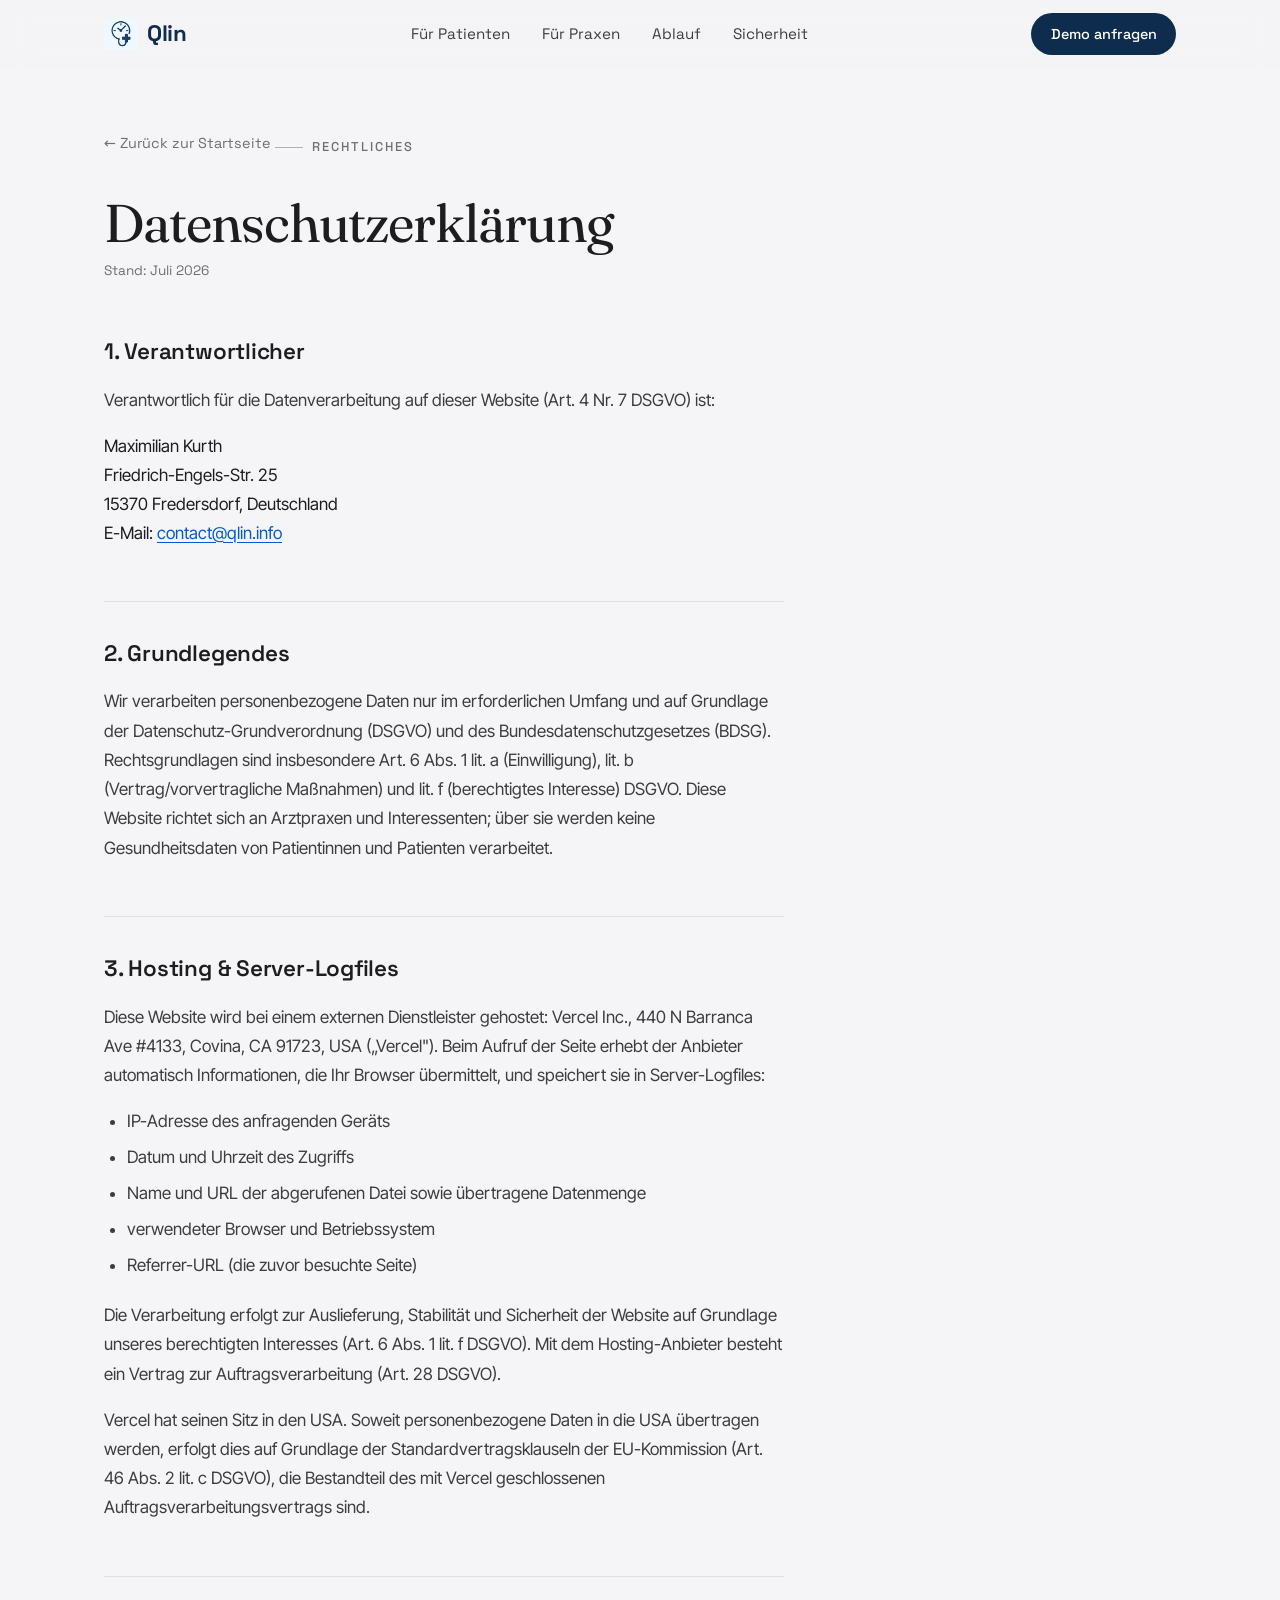
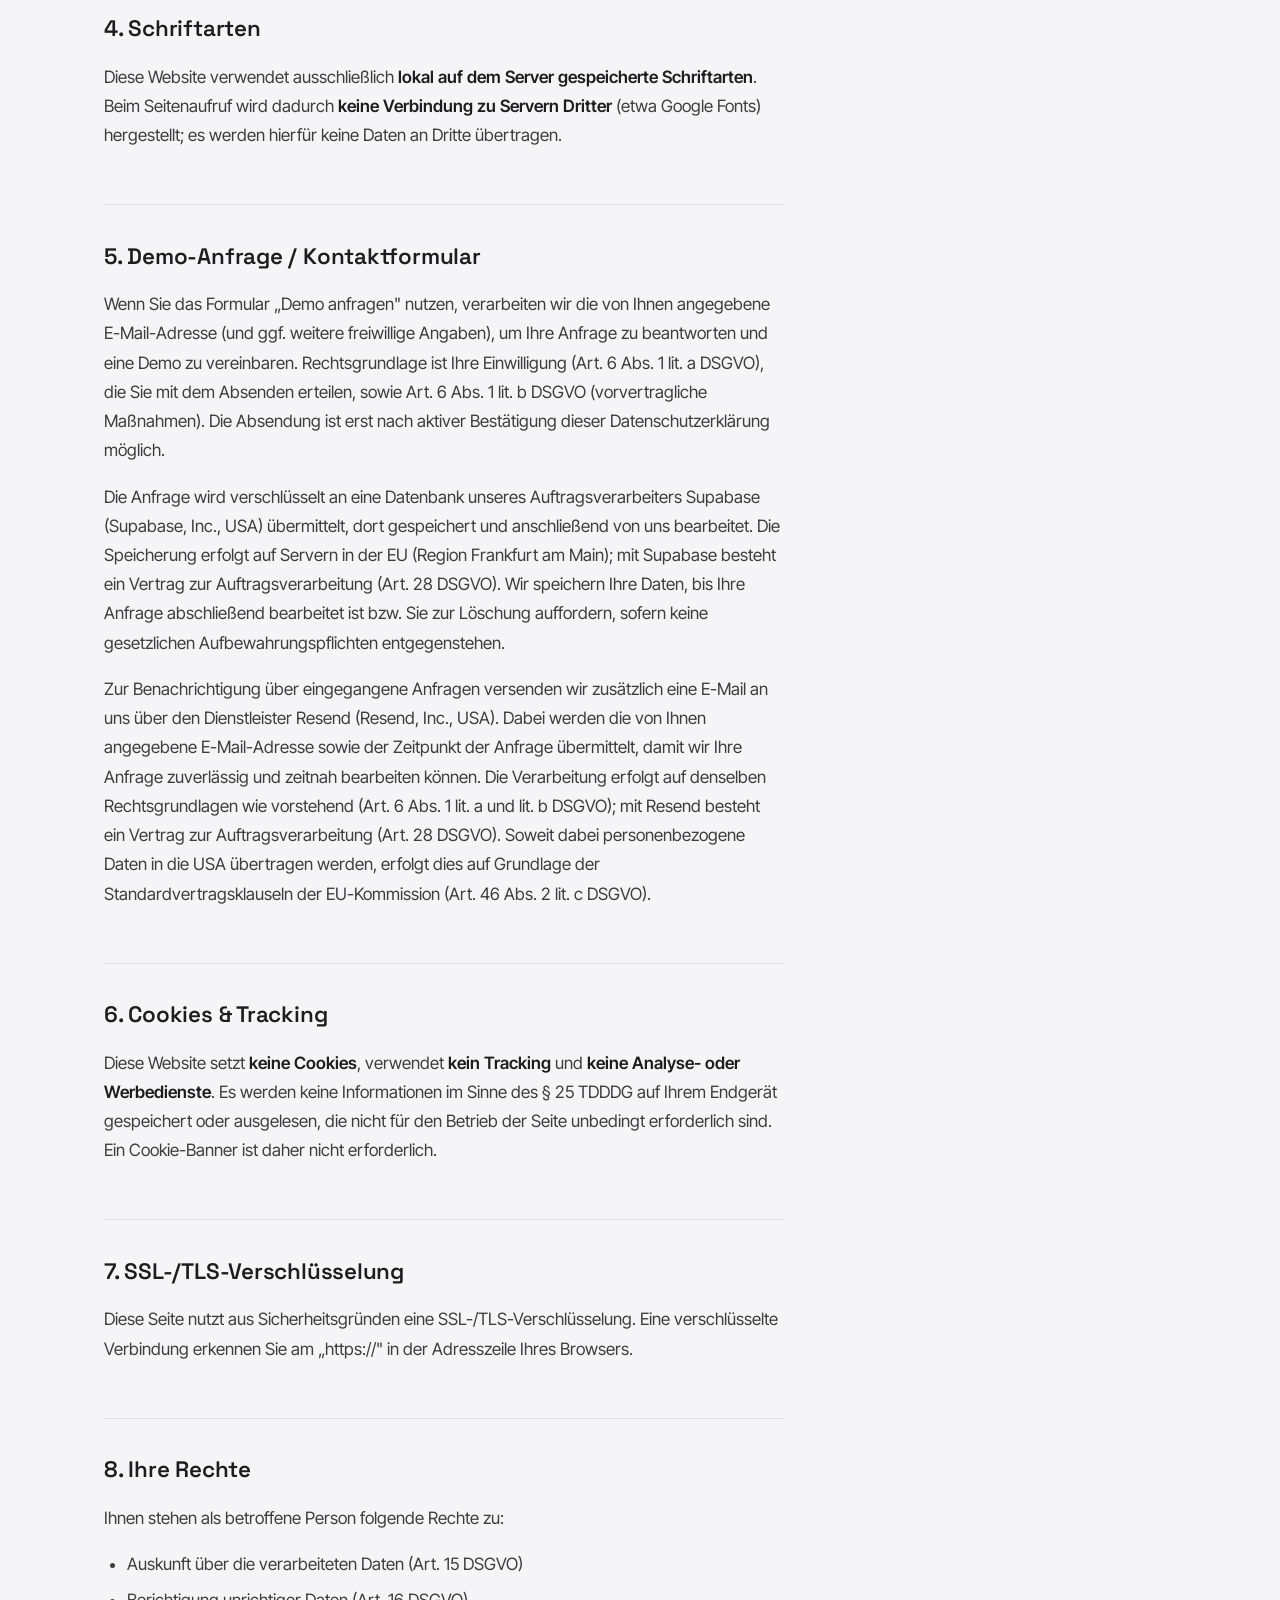
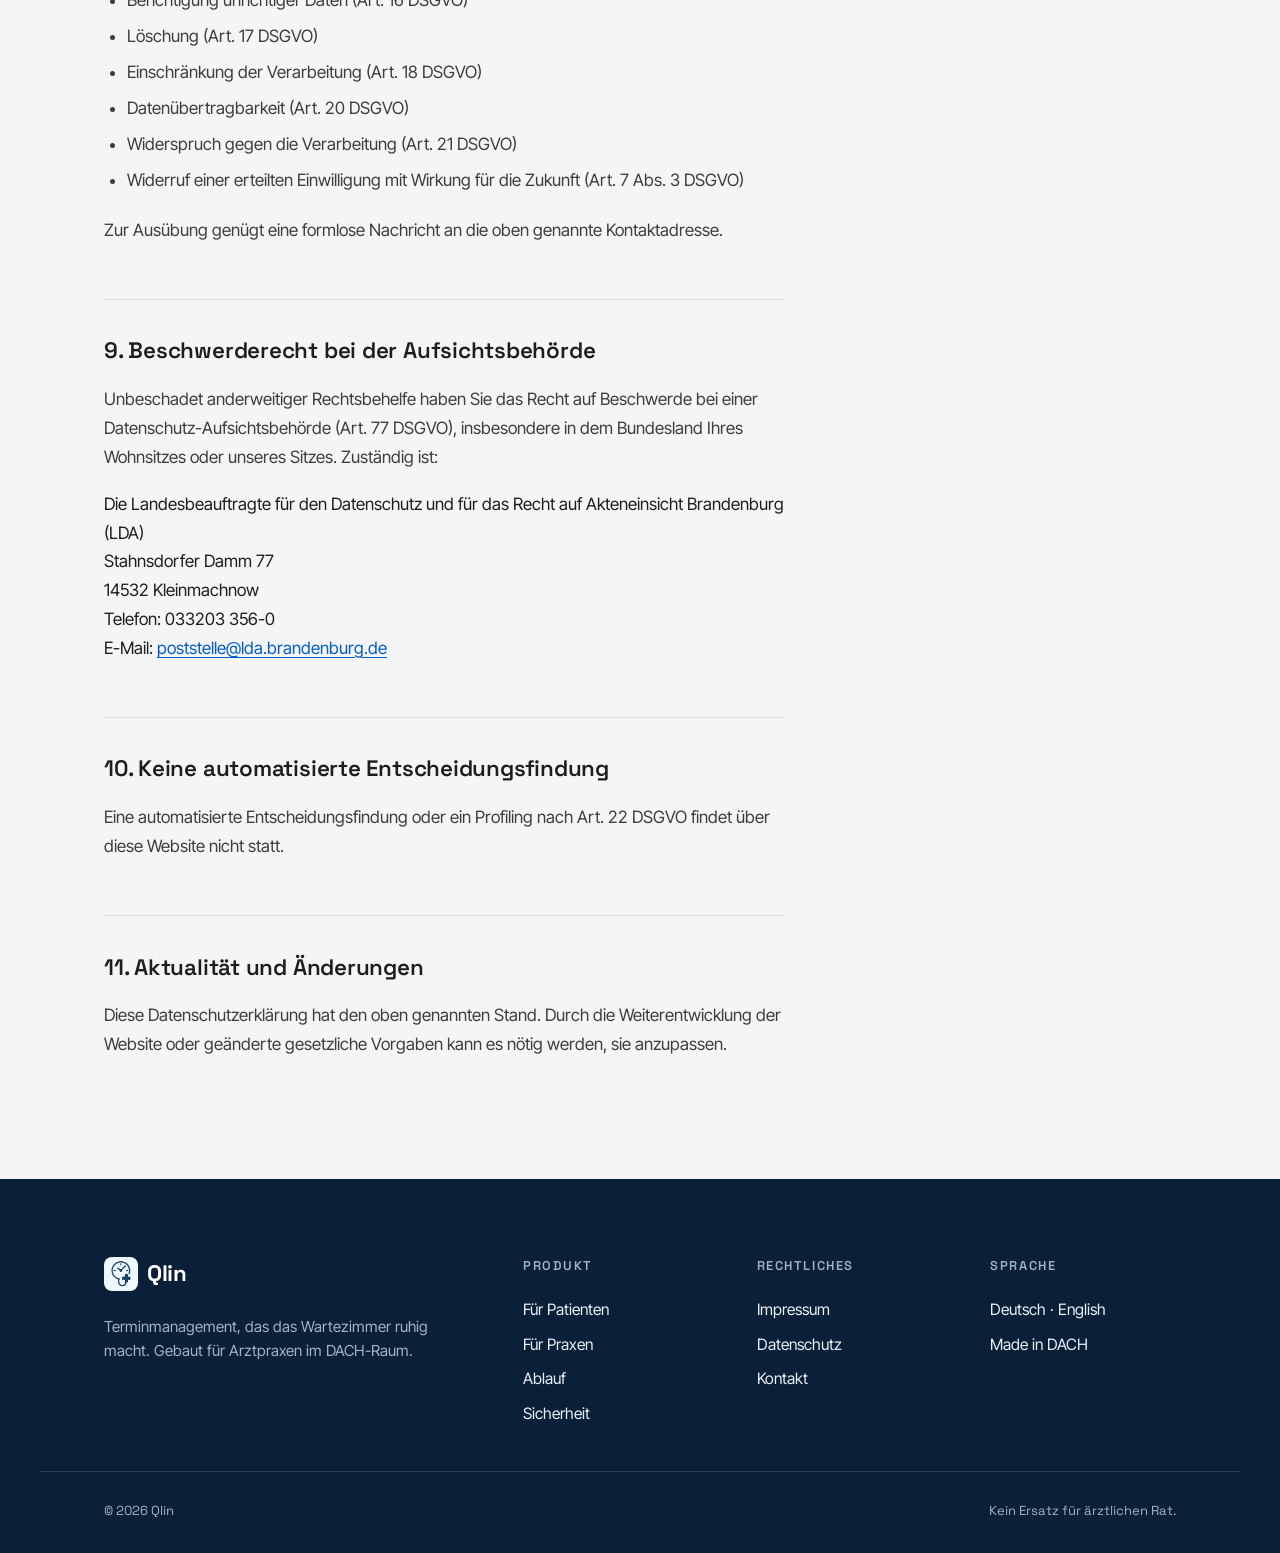
==== commit 2ca2cbae: "Datenschutz: Resend als Auftragsverarbeiter für E-Mail-Versand ergänzen Co-Authored-By: Claude Opus " ====
--- a/datenschutz.html
+++ b/datenschutz.html
@@ -124,6 +124,17 @@
         bis Ihre Anfrage abschließend bearbeitet ist bzw. Sie zur Löschung auffordern, sofern
         keine gesetzlichen Aufbewahrungspflichten entgegenstehen.
       </p>
+      <p>
+        Zur Benachrichtigung über eingegangene Anfragen versenden wir zusätzlich eine
+        E-Mail an uns über den Dienstleister Resend (Resend, Inc., USA). Dabei werden die
+        von Ihnen angegebene E-Mail-Adresse sowie der Zeitpunkt der Anfrage übermittelt,
+        damit wir Ihre Anfrage zuverlässig und zeitnah bearbeiten können. Die Verarbeitung
+        erfolgt auf denselben Rechtsgrundlagen wie vorstehend (Art. 6 Abs. 1 lit. a und
+        lit. b DSGVO); mit Resend besteht ein Vertrag zur Auftragsverarbeitung
+        (Art. 28 DSGVO). Soweit dabei personenbezogene Daten in die USA übertragen werden,
+        erfolgt dies auf Grundlage der Standardvertragsklauseln der EU-Kommission
+        (Art. 46 Abs. 2 lit. c DSGVO).
+      </p>
 
       <h2>6. Cookies &amp; Tracking</h2>
       <p>
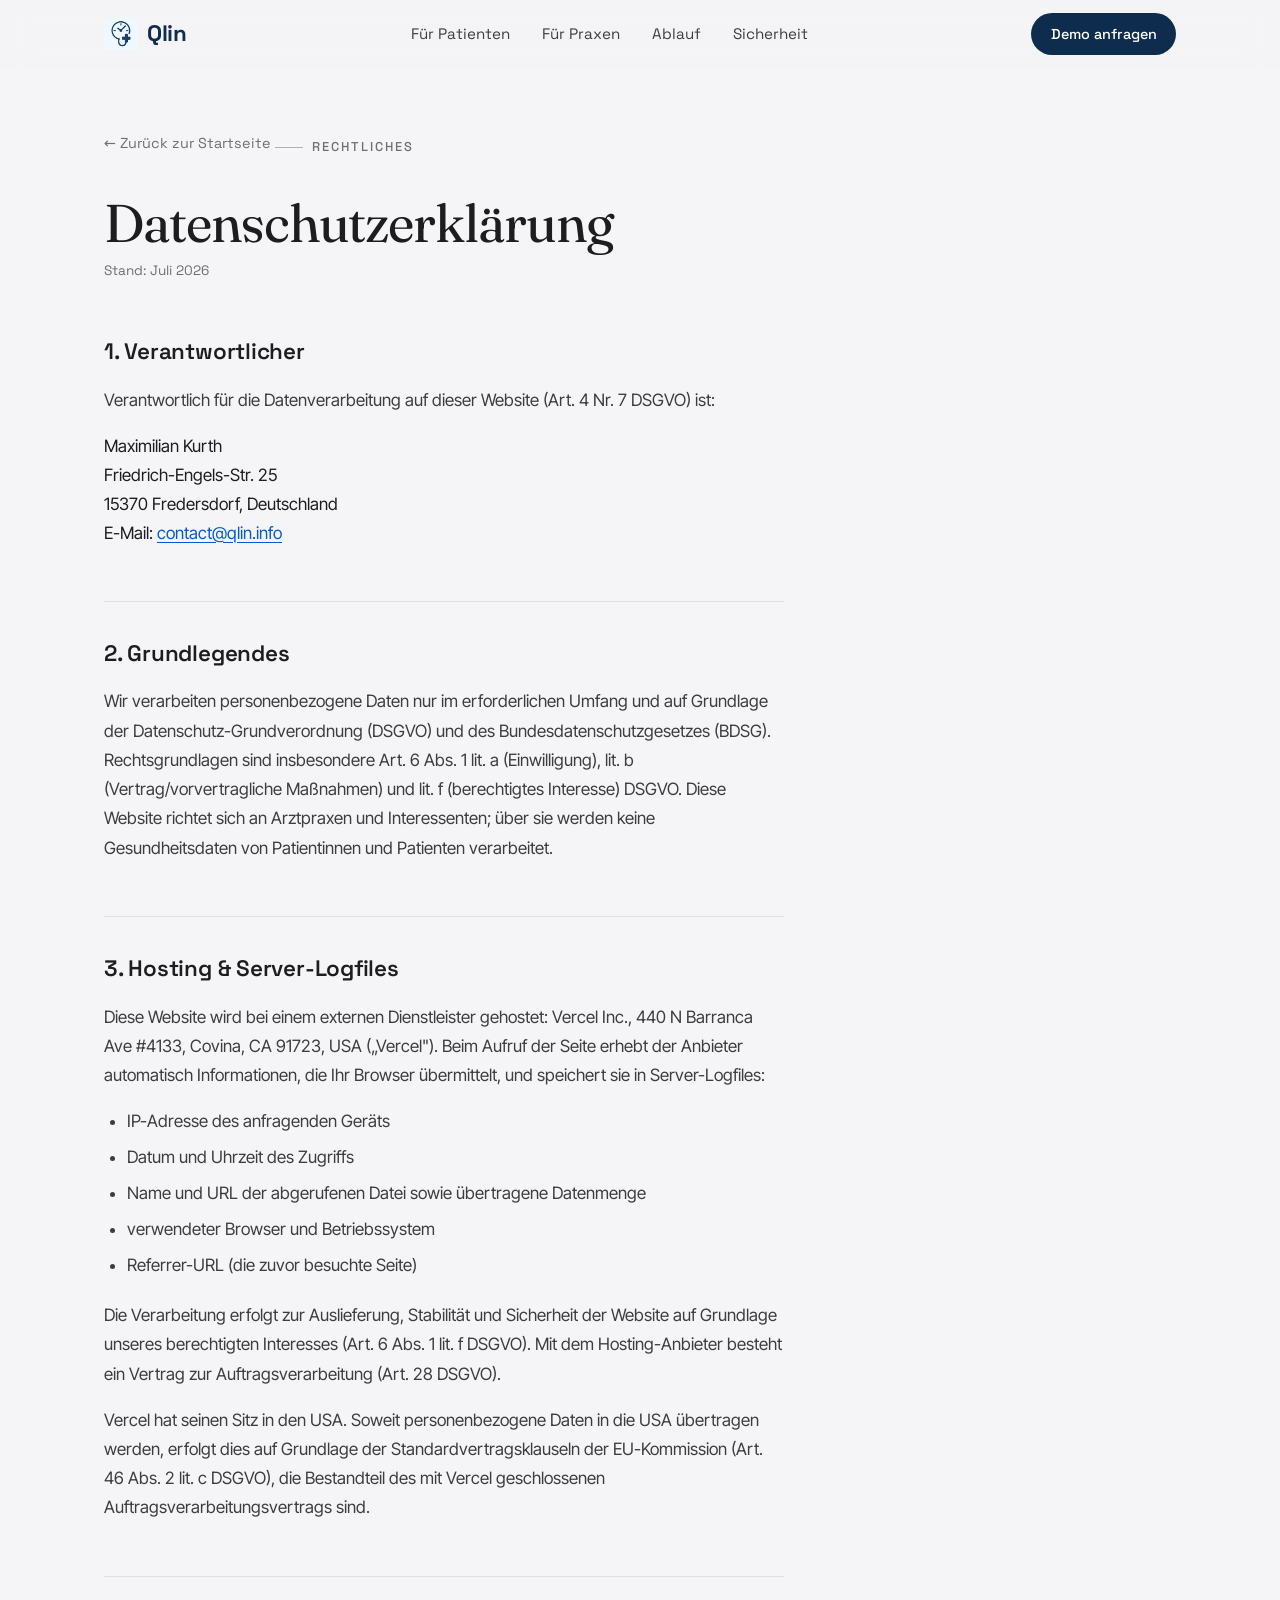
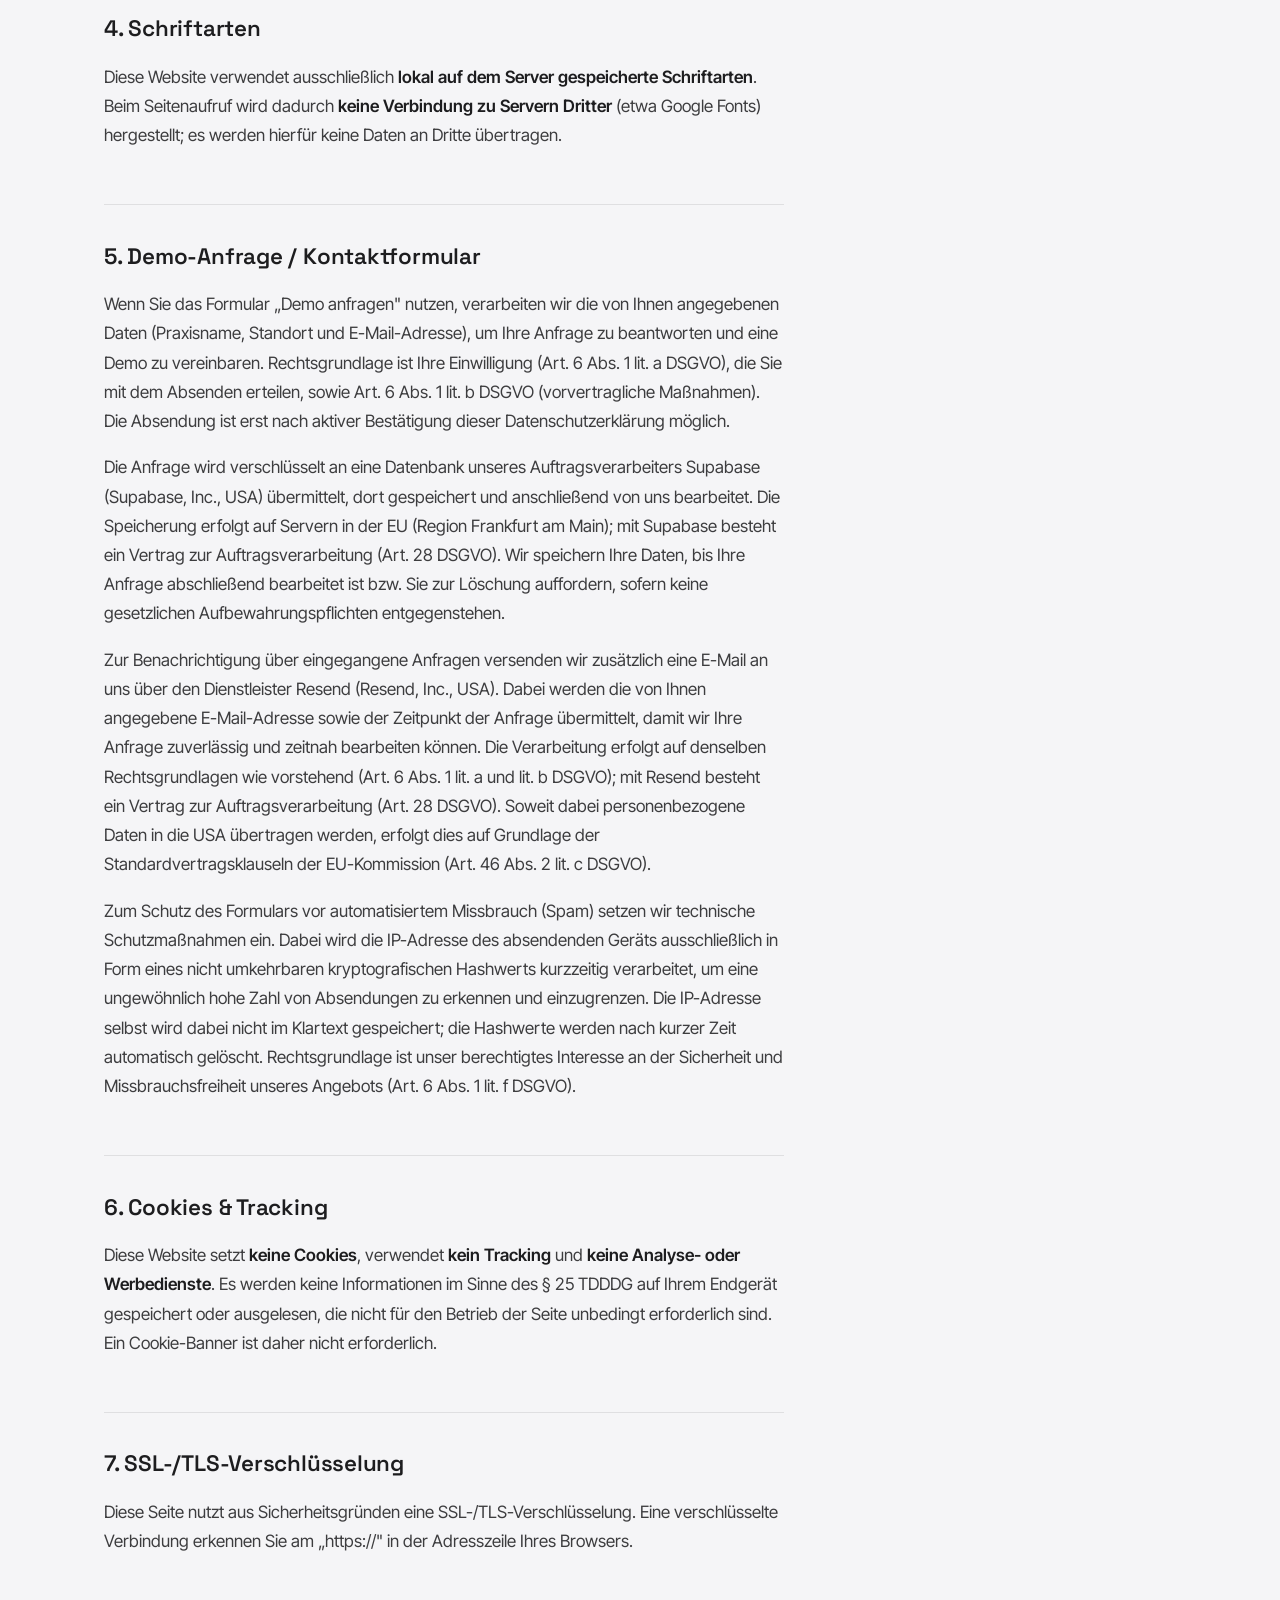
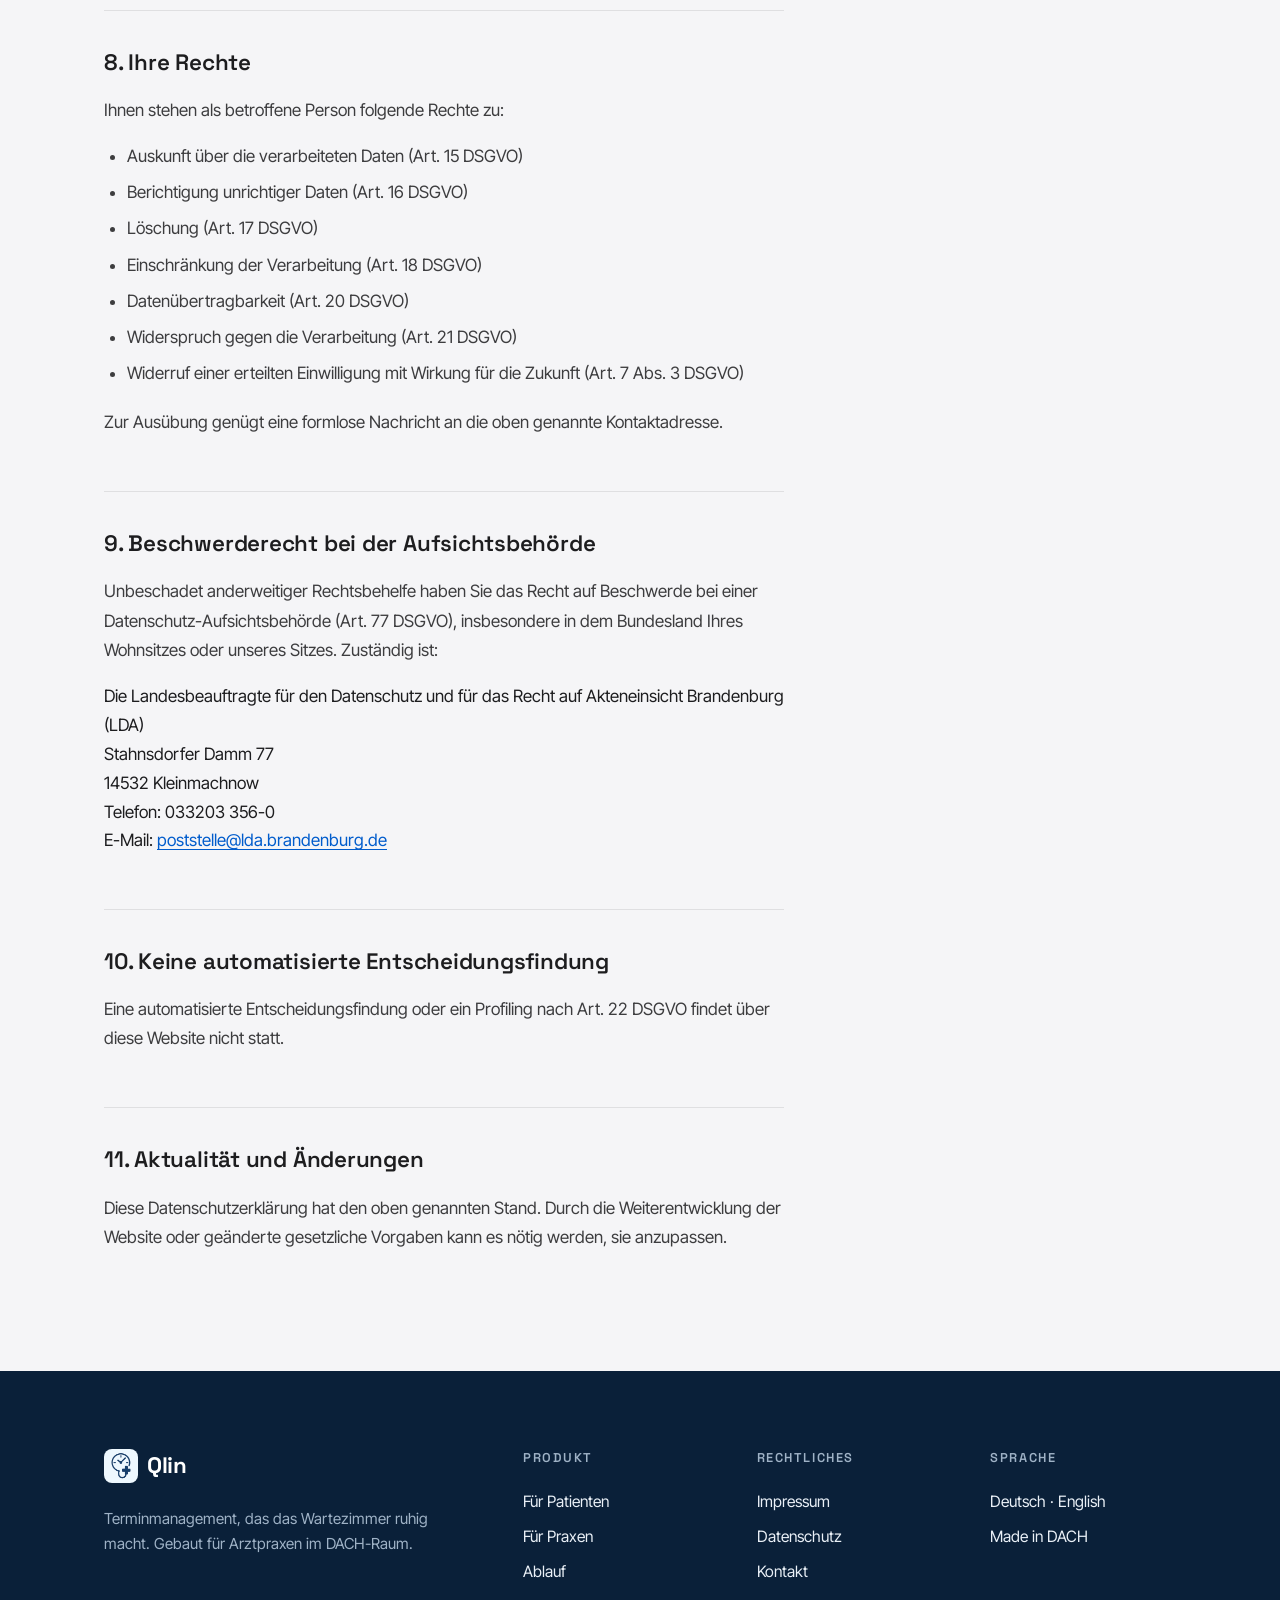
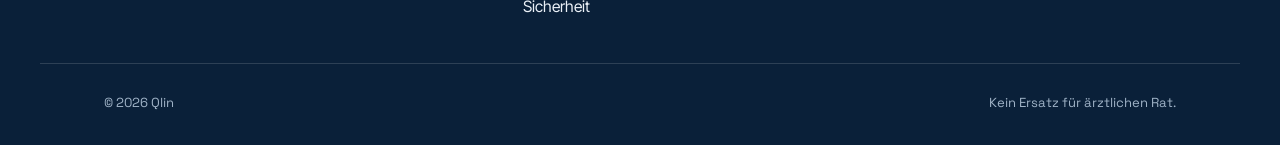
==== commit ec8ae379: "feat(kontakt): Praxisname + Standort, strengere E-Mail-Pruefung, Anti-Spam - Formular um Pflichtfeld" ====
--- a/datenschutz.html
+++ b/datenschutz.html
@@ -109,8 +109,8 @@
 
       <h2>5. Demo-Anfrage / Kontaktformular</h2>
       <p>
-        Wenn Sie das Formular „Demo anfragen" nutzen, verarbeiten wir die von Ihnen angegebene
-        E-Mail-Adresse (und ggf. weitere freiwillige Angaben), um Ihre Anfrage zu beantworten und
+        Wenn Sie das Formular „Demo anfragen" nutzen, verarbeiten wir die von Ihnen angegebenen
+        Daten (Praxisname, Standort und E-Mail-Adresse), um Ihre Anfrage zu beantworten und
         eine Demo zu vereinbaren. Rechtsgrundlage ist Ihre Einwilligung (Art. 6 Abs. 1 lit. a
         DSGVO), die Sie mit dem Absenden erteilen, sowie Art. 6 Abs. 1 lit. b DSGVO
         (vorvertragliche Maßnahmen). Die Absendung ist erst nach aktiver Bestätigung dieser
@@ -134,6 +134,15 @@
         (Art. 28 DSGVO). Soweit dabei personenbezogene Daten in die USA übertragen werden,
         erfolgt dies auf Grundlage der Standardvertragsklauseln der EU-Kommission
         (Art. 46 Abs. 2 lit. c DSGVO).
+      </p>
+      <p>
+        Zum Schutz des Formulars vor automatisiertem Missbrauch (Spam) setzen wir technische
+        Schutzmaßnahmen ein. Dabei wird die IP-Adresse des absendenden Geräts ausschließlich in
+        Form eines nicht umkehrbaren kryptografischen Hashwerts kurzzeitig verarbeitet, um eine
+        ungewöhnlich hohe Zahl von Absendungen zu erkennen und einzugrenzen. Die IP-Adresse selbst
+        wird dabei nicht im Klartext gespeichert; die Hashwerte werden nach kurzer Zeit automatisch
+        gelöscht. Rechtsgrundlage ist unser berechtigtes Interesse an der Sicherheit und
+        Missbrauchsfreiheit unseres Angebots (Art. 6 Abs. 1 lit. f DSGVO).
       </p>
 
       <h2>6. Cookies &amp; Tracking</h2>
--- a/styles.css
+++ b/styles.css
@@ -698,24 +698,38 @@
 }
 .cta-sub { color: var(--on-dark-muted); font-size: clamp(1.05rem, 1rem + 0.4vw, 1.25rem); max-width: 34rem; }
 .cta-form {
-  display: flex;
-  flex-wrap: wrap;
-  gap: 0.7rem;
+  display: grid;
+  gap: 1.1rem;
   margin: 2rem 0 1rem;
-}
-.cta-form input {
-  flex: 1 1 16rem;
+  max-width: 36rem;
+}
+.cta-form .form-grid { display: grid; gap: 0.9rem; }
+.cta-form .field { display: grid; gap: 0.4rem; }
+.cta-form label {
+  font-family: var(--font-grotesk);
+  font-size: 0.82rem;
+  letter-spacing: 0.01em;
+  color: var(--on-dark);
+}
+.cta-form .field input {
+  width: 100%;
   font-family: var(--font-body);
   font-size: 1rem;
-  padding: 0.95rem 1.2rem;
-  border-radius: 999px;
+  padding: 0.85rem 1.1rem;
+  border-radius: var(--r);
   border: 1.5px solid var(--line-on-dark);
   background: rgba(255, 255, 255, 0.06);
   color: #fff;
   min-height: 48px;
 }
-.cta-form input::placeholder { color: var(--on-dark-muted); }
-.cta-form input:focus-visible { outline-color: #fff; border-color: transparent; }
+.cta-form .field input::placeholder { color: var(--on-dark-muted); }
+.cta-form .field input:focus-visible { outline-color: #fff; border-color: transparent; }
+.cta-form .field input[aria-invalid="true"] { border-color: #ff9a93; background: rgba(255, 60, 48, 0.08); }
+.cta-form button[type="submit"] { justify-self: start; }
+@media (min-width: 560px) {
+  .cta-form .form-grid { grid-template-columns: 1fr 1fr; }
+  .cta-form .field-wide { grid-column: 1 / -1; }
+}
 .cta-hint { font-size: 0.85rem; color: var(--on-dark-muted); font-family: var(--font-grotesk); }
 .cta-hint[data-state="ok"] { color: #7ee29a; }
 .cta-hint[data-state="err"] { color: #ff9a93; }
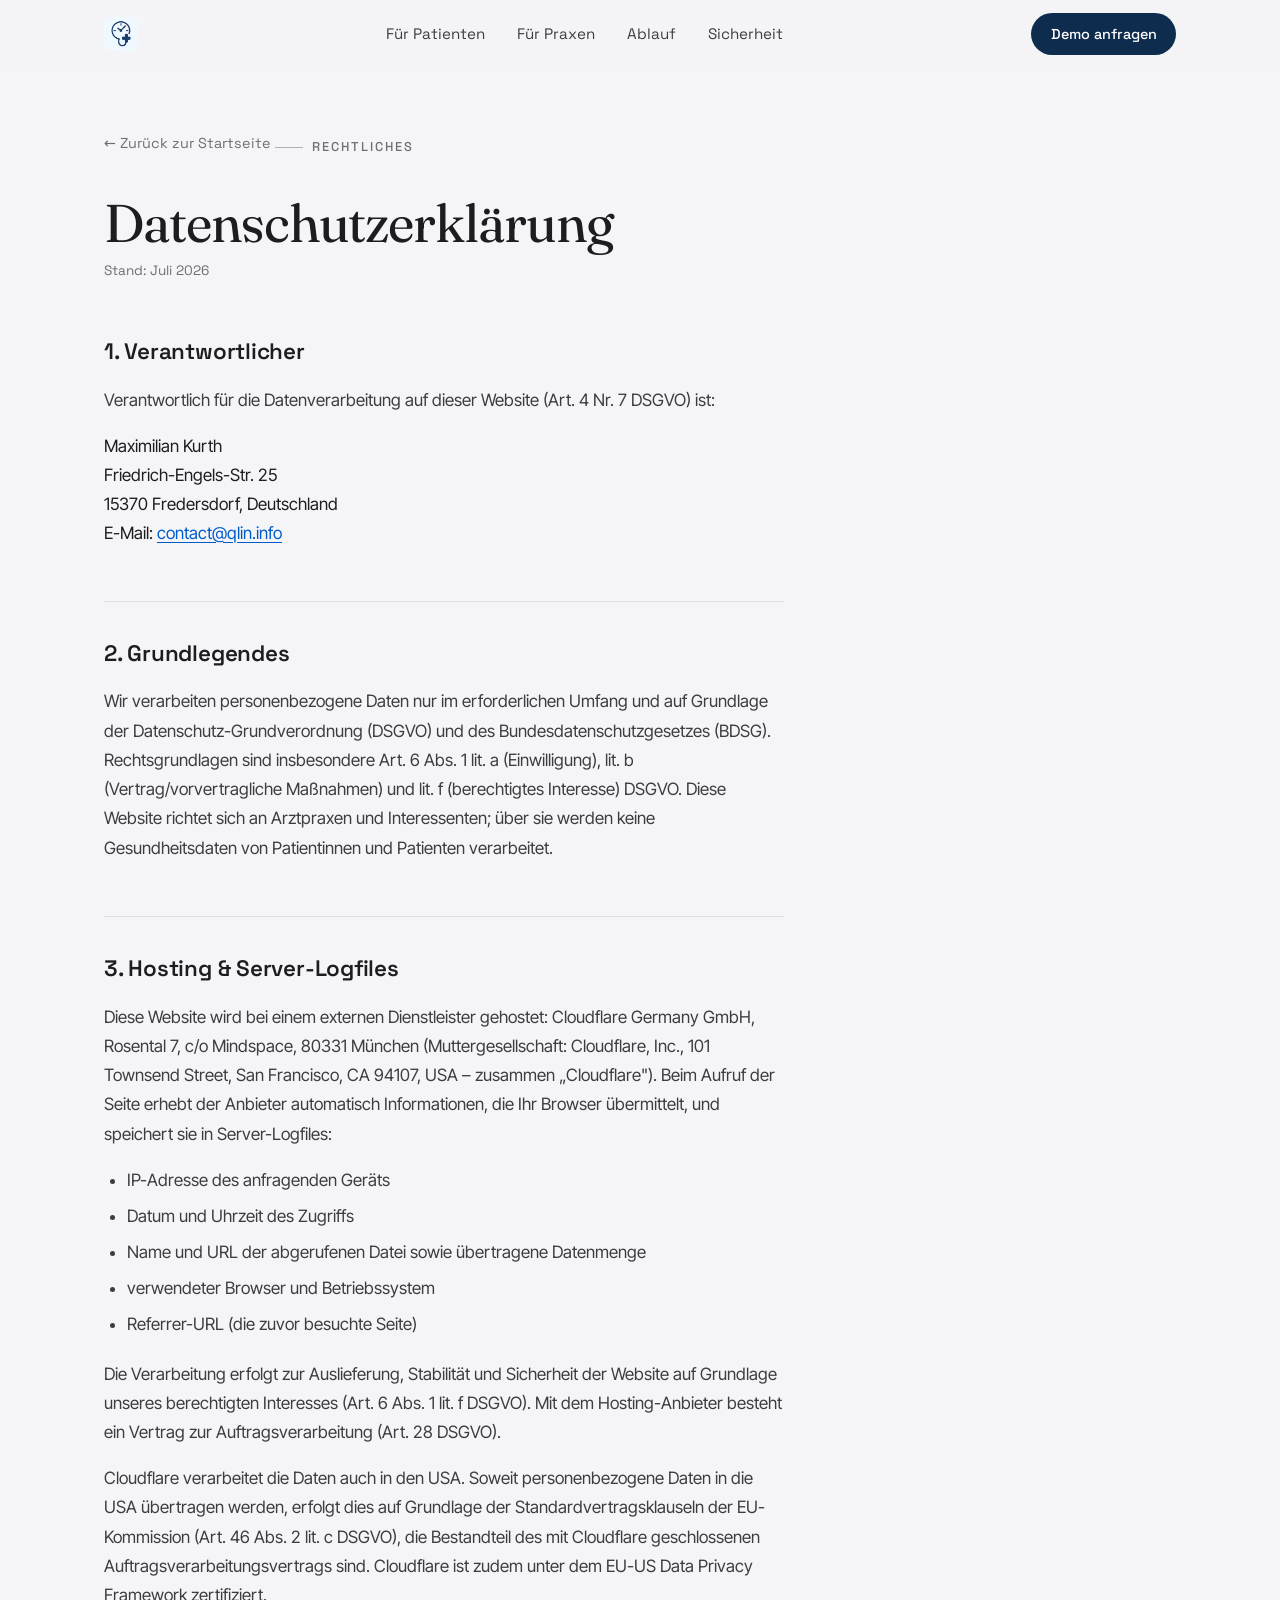
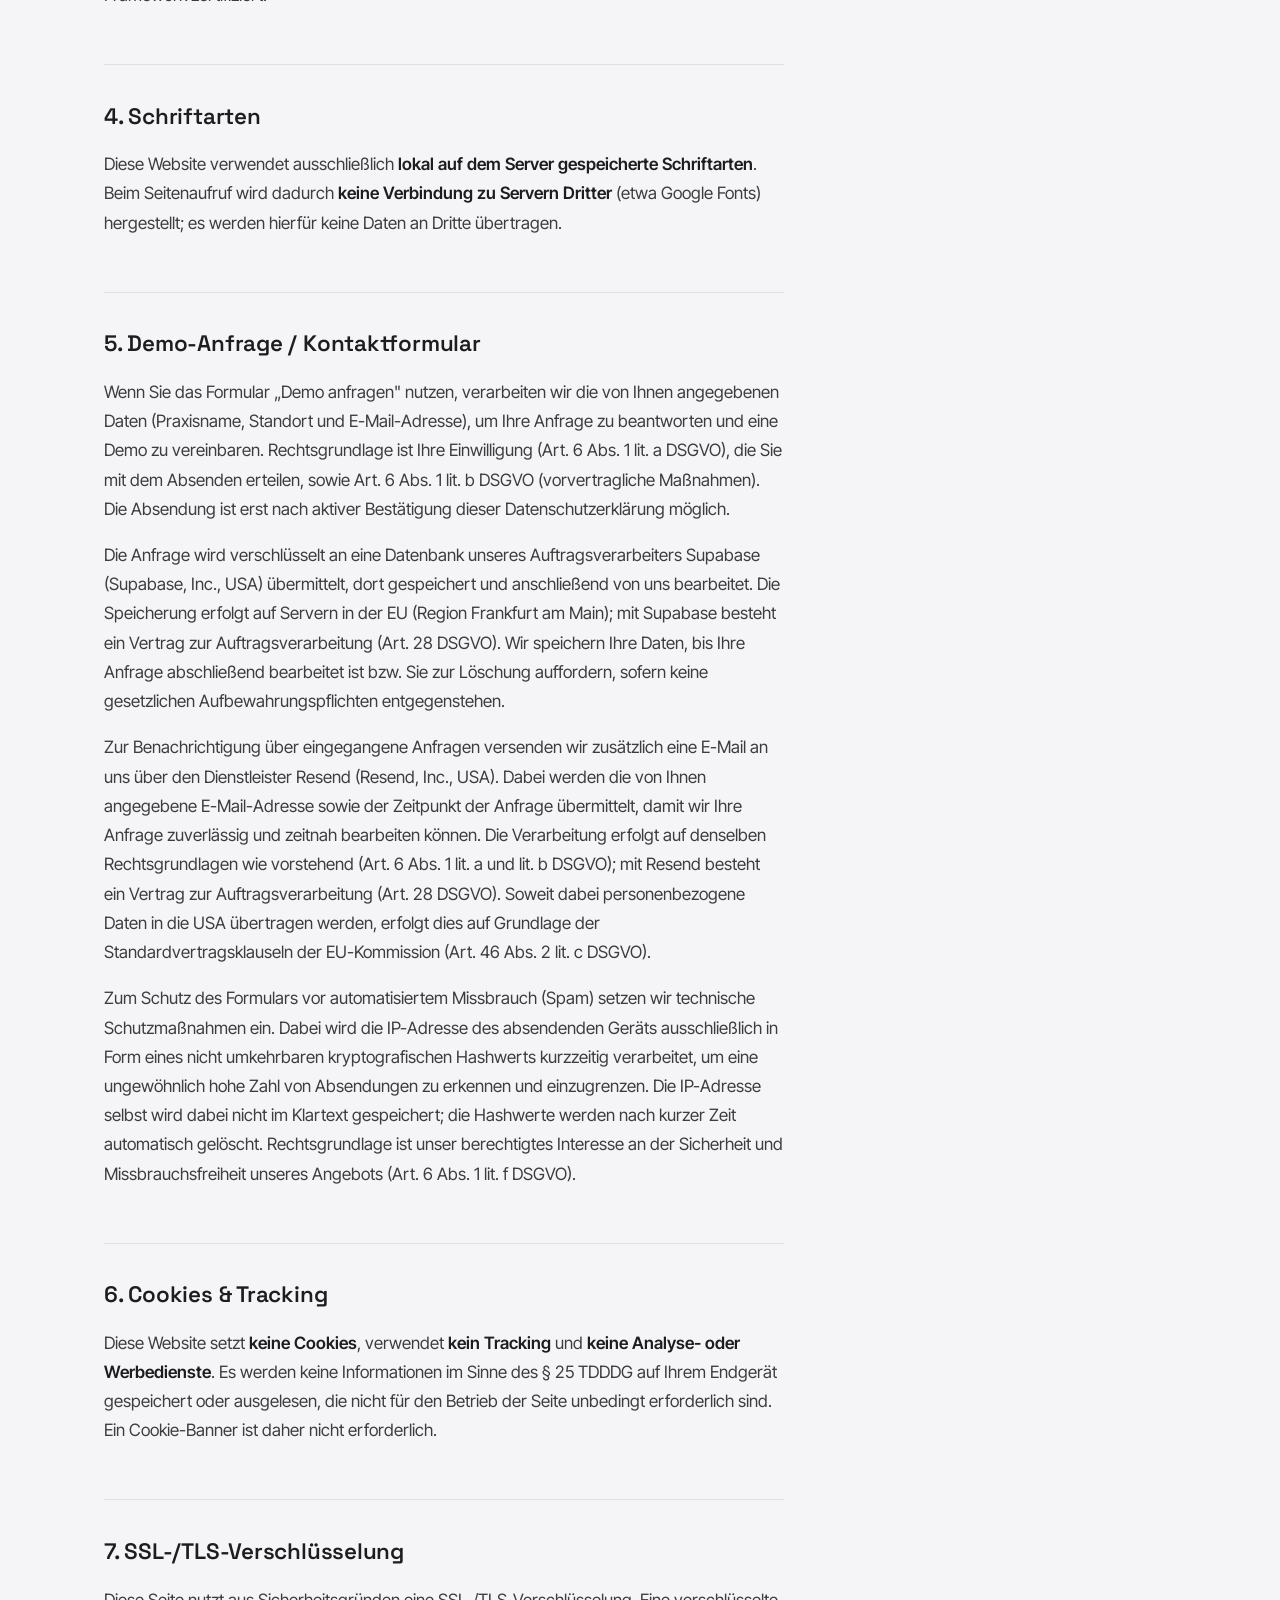
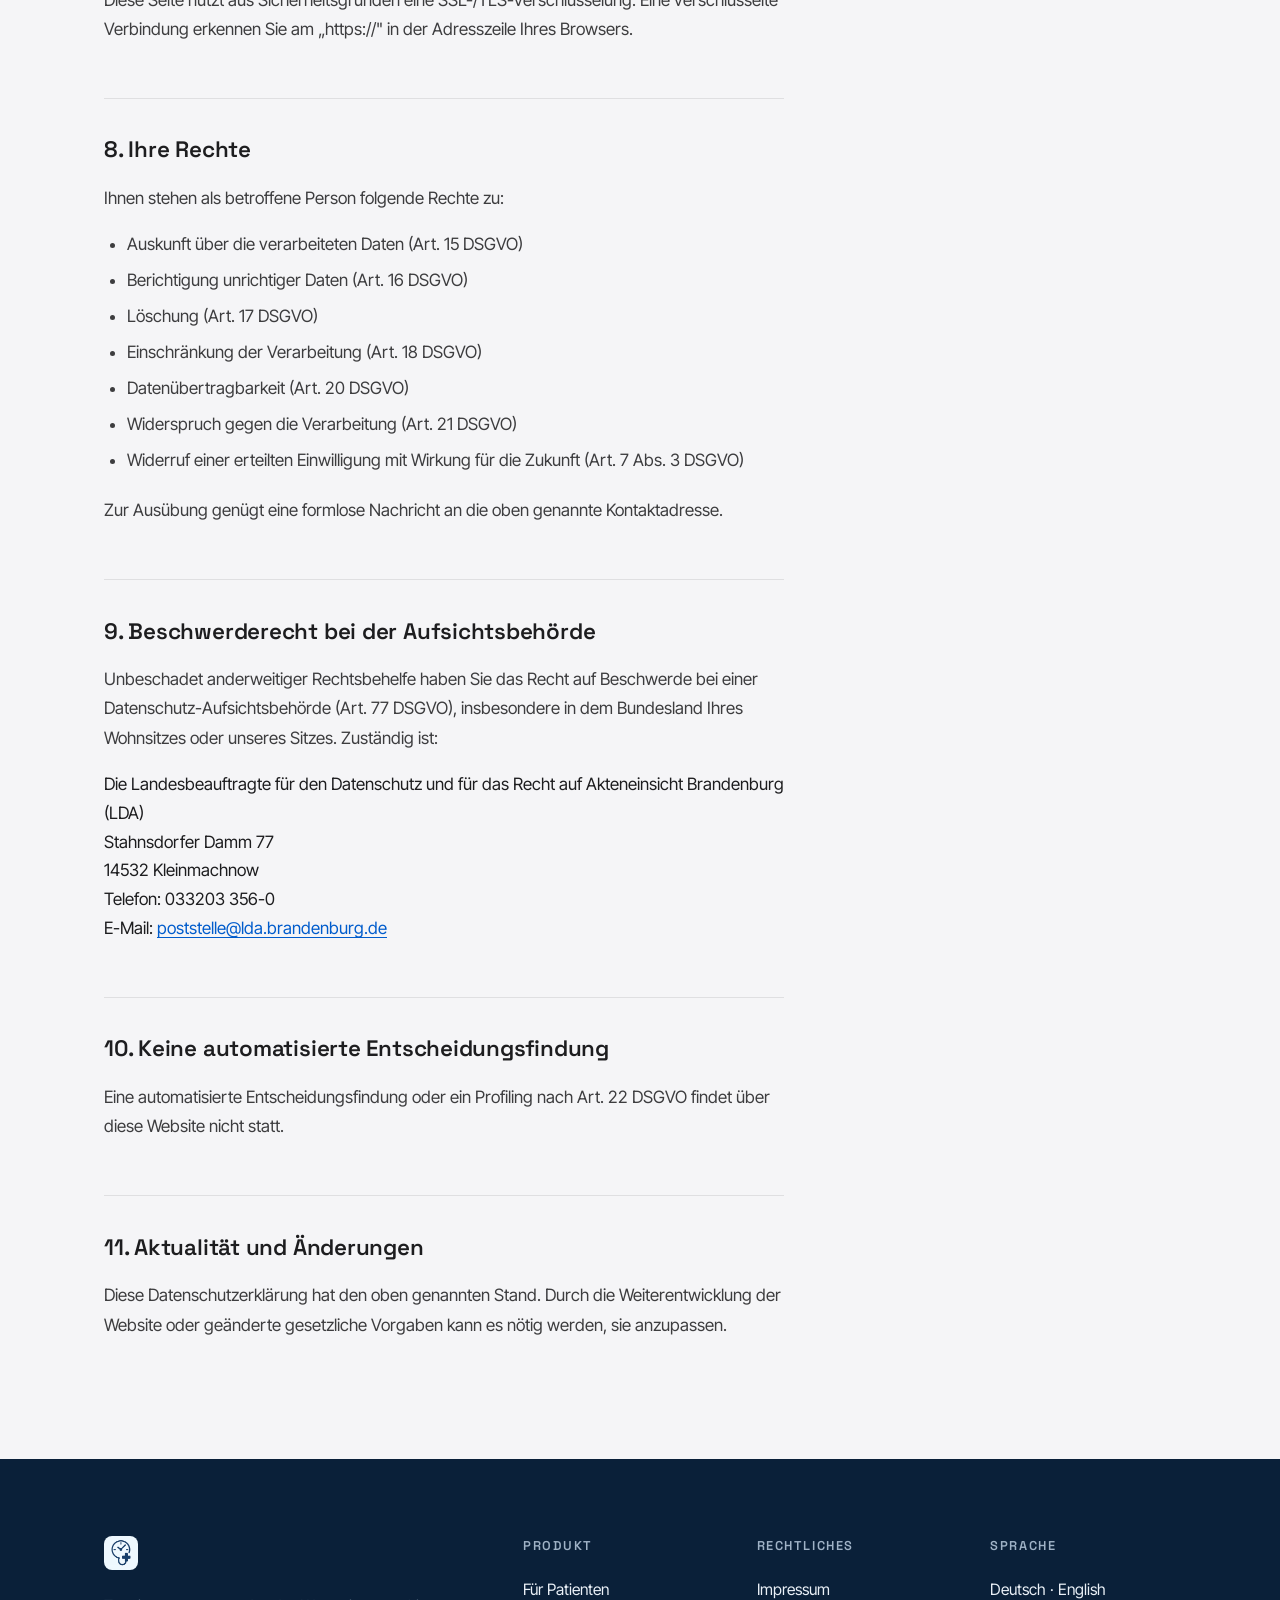
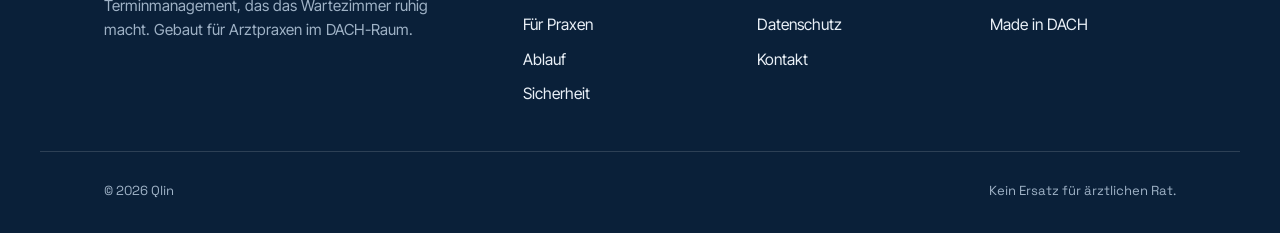
==== commit 9b16e6d4: "Wortmarke „Qlin" aus Header und Footer entfernen Nur das Logo bleibt; aria-label „Qlin — Startseite"" ====
--- a/datenschutz.html
+++ b/datenschutz.html
@@ -18,8 +18,7 @@
     <div class="shell header-inner">
       <a class="brand" href="index.html" aria-label="Qlin — Startseite">
         <img class="logo-mark" src="assets/qlin-logo.png" alt="" aria-hidden="true" />
-        <span class="brand-word">Qlin</span>
-      </a>
+              </a>
 
       <nav class="nav-desktop" aria-label="Hauptnavigation">
         <a href="index.html#patienten">Für Patienten</a>
@@ -76,7 +75,8 @@
       <h2>3. Hosting &amp; Server-Logfiles</h2>
       <p>
         Diese Website wird bei einem externen Dienstleister gehostet:
-        Vercel Inc., 440 N Barranca Ave #4133, Covina, CA 91723, USA („Vercel").
+        Cloudflare Germany GmbH, Rosental 7, c/o Mindspace, 80331 München (Muttergesellschaft:
+        Cloudflare, Inc., 101 Townsend Street, San Francisco, CA 94107, USA – zusammen „Cloudflare").
         Beim Aufruf der Seite erhebt der Anbieter automatisch Informationen, die Ihr Browser
         übermittelt, und speichert sie in Server-Logfiles:
       </p>
@@ -93,10 +93,11 @@
         Hosting-Anbieter besteht ein Vertrag zur Auftragsverarbeitung (Art. 28 DSGVO).
       </p>
       <p>
-        Vercel hat seinen Sitz in den USA. Soweit personenbezogene Daten in die USA übertragen
-        werden, erfolgt dies auf Grundlage der Standardvertragsklauseln der EU-Kommission
-        (Art. 46 Abs. 2 lit. c DSGVO), die Bestandteil des mit Vercel geschlossenen
-        Auftragsverarbeitungsvertrags sind.
+        Cloudflare verarbeitet die Daten auch in den USA. Soweit personenbezogene Daten in die USA
+        übertragen werden, erfolgt dies auf Grundlage der Standardvertragsklauseln der EU-Kommission
+        (Art. 46 Abs. 2 lit. c DSGVO), die Bestandteil des mit Cloudflare geschlossenen
+        Auftragsverarbeitungsvertrags sind. Cloudflare ist zudem unter dem EU-US Data Privacy
+        Framework zertifiziert.
       </p>
 
       <h2>4. Schriftarten</h2>
@@ -207,8 +208,7 @@
       <div class="footer-brand">
         <a class="brand brand-footer" href="index.html" aria-label="Qlin — Startseite">
           <img class="logo-mark" src="assets/qlin-logo.png" alt="" aria-hidden="true" />
-          <span class="brand-word">Qlin</span>
-        </a>
+                  </a>
         <p class="footer-tag">Terminmanagement, das das Wartezimmer ruhig macht. Gebaut für Arztpraxen im DACH-Raum.</p>
       </div>
       <nav class="footer-col" aria-label="Produkt">
--- a/styles.css
+++ b/styles.css
@@ -889,6 +889,87 @@
 .cta-consent a { color: #fff; text-decoration: underline; text-underline-offset: 2px; }
 
 /* ============================================================
+   INTERAKTIVE DEMOS (Handy-Vorschau + Praxis-Dashboard)
+   ============================================================ */
+
+/* ---- Handy: Check-in-Ablauf ---- */
+.app-btn { transition: background 0.18s ease, transform 0.12s ease, opacity 0.2s ease, box-shadow 0.3s ease; }
+.app-btn:hover { background: var(--brand-dark); }
+.app-btn:active { transform: translateY(1px); }
+.app-btn:disabled { cursor: default; opacity: 0.72; }
+.app-btn[data-done="true"] {
+  background: var(--card); color: var(--brand-dark);
+  border: 1px solid var(--brand-border); opacity: 1;
+}
+
+/* Live-Punkt pulsiert während der eingecheckten Phase */
+.phone[data-live="true"] .app-dot { animation: appDotPulse 1.4s ease-in-out infinite; }
+@keyframes appDotPulse {
+  0%, 100% { box-shadow: 0 0 0 3px var(--green-soft); }
+  50%      { box-shadow: 0 0 0 6px rgba(48, 209, 88, 0.28); }
+}
+
+/* Ring animiert flüssiger, während die Simulation läuft */
+.phone[data-live="true"] .gauge-fill { transition: stroke-dashoffset 0.85s cubic-bezier(0.3, 0.8, 0.3, 1); }
+.gauge-label[data-tone="go"] { color: var(--brand); }
+
+/* „Sie sind dran“-Banner */
+.app-call {
+  display: flex; flex-direction: column; gap: 0.1rem;
+  background: var(--brand); color: #fff;
+  border-radius: 12px; padding: 0.7rem 0.9rem; margin-bottom: 0.7rem;
+  text-align: center; position: relative;
+  animation: callIn 0.5s cubic-bezier(0.2, 0.7, 0.2, 1) both;
+}
+.app-call::after {
+  content: ""; position: absolute; inset: 0; border-radius: 12px;
+  animation: callPulse 1.8s ease-out infinite; pointer-events: none;
+}
+.app-call strong { font-family: var(--font-grotesk); font-weight: 700; font-size: 1.02rem; }
+.app-call span { font-size: 0.8rem; color: rgba(255, 255, 255, 0.9); }
+@keyframes callIn { from { opacity: 0; transform: translateY(8px) scale(0.98); } to { opacity: 1; transform: none; } }
+@keyframes callPulse { 0% { box-shadow: 0 0 0 0 rgba(0, 122, 255, 0.45); } 100% { box-shadow: 0 0 0 14px rgba(0, 122, 255, 0); } }
+
+/* dezenter Aufmerksamkeits-Nudge auf dem Primärbutton beim ersten Sichtbarwerden */
+.app-btn[data-nudge="true"] { animation: nudgeBlue 2.4s ease-in-out 2; }
+@keyframes nudgeBlue {
+  0%, 100% { box-shadow: 0 0 0 0 rgba(0, 122, 255, 0); }
+  30%      { box-shadow: 0 0 0 6px rgba(0, 122, 255, 0.18); }
+  60%      { box-shadow: 0 0 0 0 rgba(0, 122, 255, 0); }
+}
+
+/* ---- Dashboard: Patienten aufrufen ---- */
+.q-call { transition: background 0.18s ease, transform 0.12s ease, color 0.18s ease, box-shadow 0.3s ease; }
+.q-call:hover { background: #158a38; }
+.q-call:active { transform: translateY(1px); }
+.q-call:disabled { cursor: default; }
+.q-call[data-nudge="true"] { animation: nudgeGreen 2.4s ease-in-out 2; }
+@keyframes nudgeGreen {
+  0%, 100% { box-shadow: 0 0 0 0 rgba(48, 209, 88, 0); }
+  30%      { box-shadow: 0 0 0 5px rgba(48, 209, 88, 0.24); }
+  60%      { box-shadow: 0 0 0 0 rgba(48, 209, 88, 0); }
+}
+
+.dash-queue li { transition: opacity 0.3s ease, box-shadow 0.3s ease, border-color 0.3s ease; }
+.dash-queue li.is-next { border-color: var(--green-border); box-shadow: 0 0 0 3px var(--green-soft); }
+.dash-queue li.called { opacity: 0.6; }
+.dash-queue li.called .q-avatar { background: var(--green); color: #fff; }
+.dash-queue li.called .q-call {
+  background: transparent; color: var(--green-dark);
+  border: 1px solid var(--green-border);
+}
+
+.dash-foot { display: flex; align-items: center; justify-content: center; gap: 0.75rem; flex-wrap: wrap; }
+.dash-reset {
+  font-family: var(--font-grotesk); font-size: 0.74rem; font-weight: 500;
+  color: var(--green-dark); background: var(--card);
+  border: 1px solid var(--line-strong);
+  padding: 0.3rem 0.75rem; border-radius: 999px;
+  transition: background 0.18s ease;
+}
+.dash-reset:hover { background: var(--bg-2); }
+
+/* ============================================================
    REDUCED MOTION
    ============================================================ */
 @media (prefers-reduced-motion: reduce) {
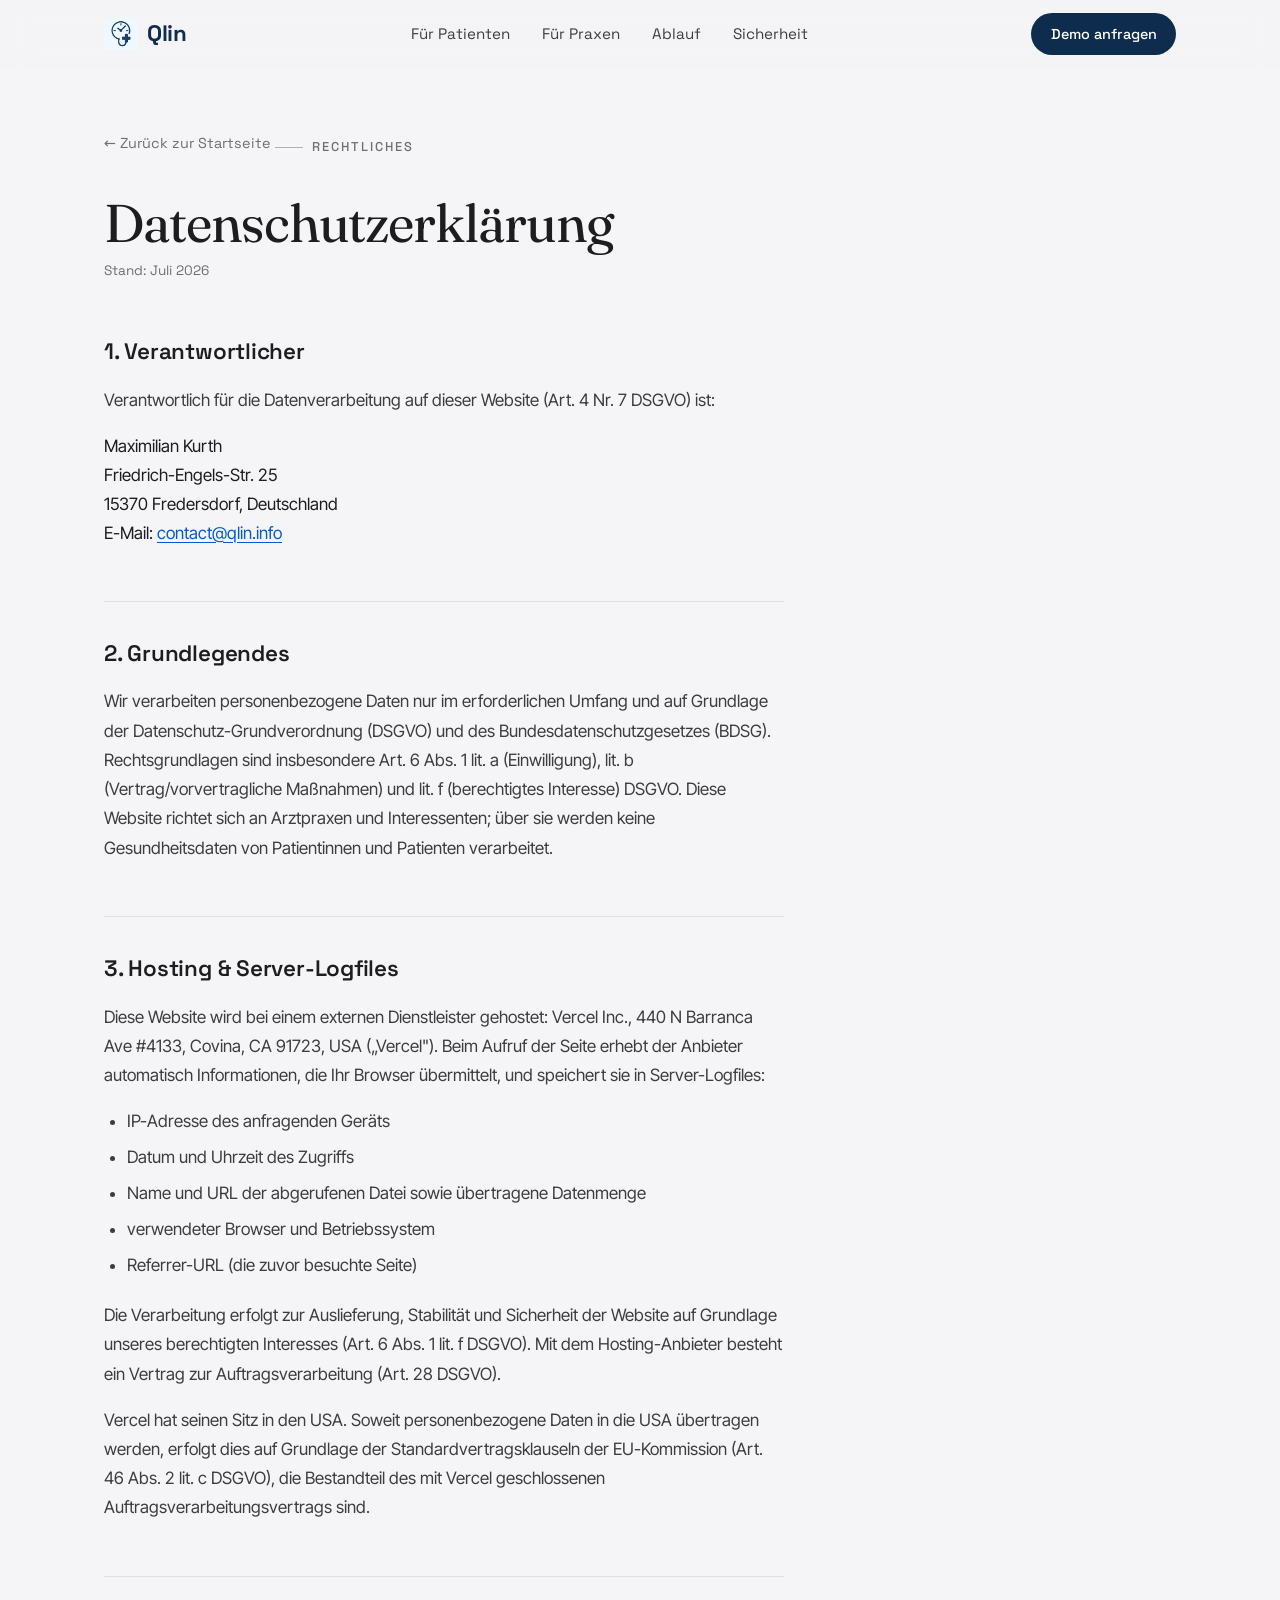
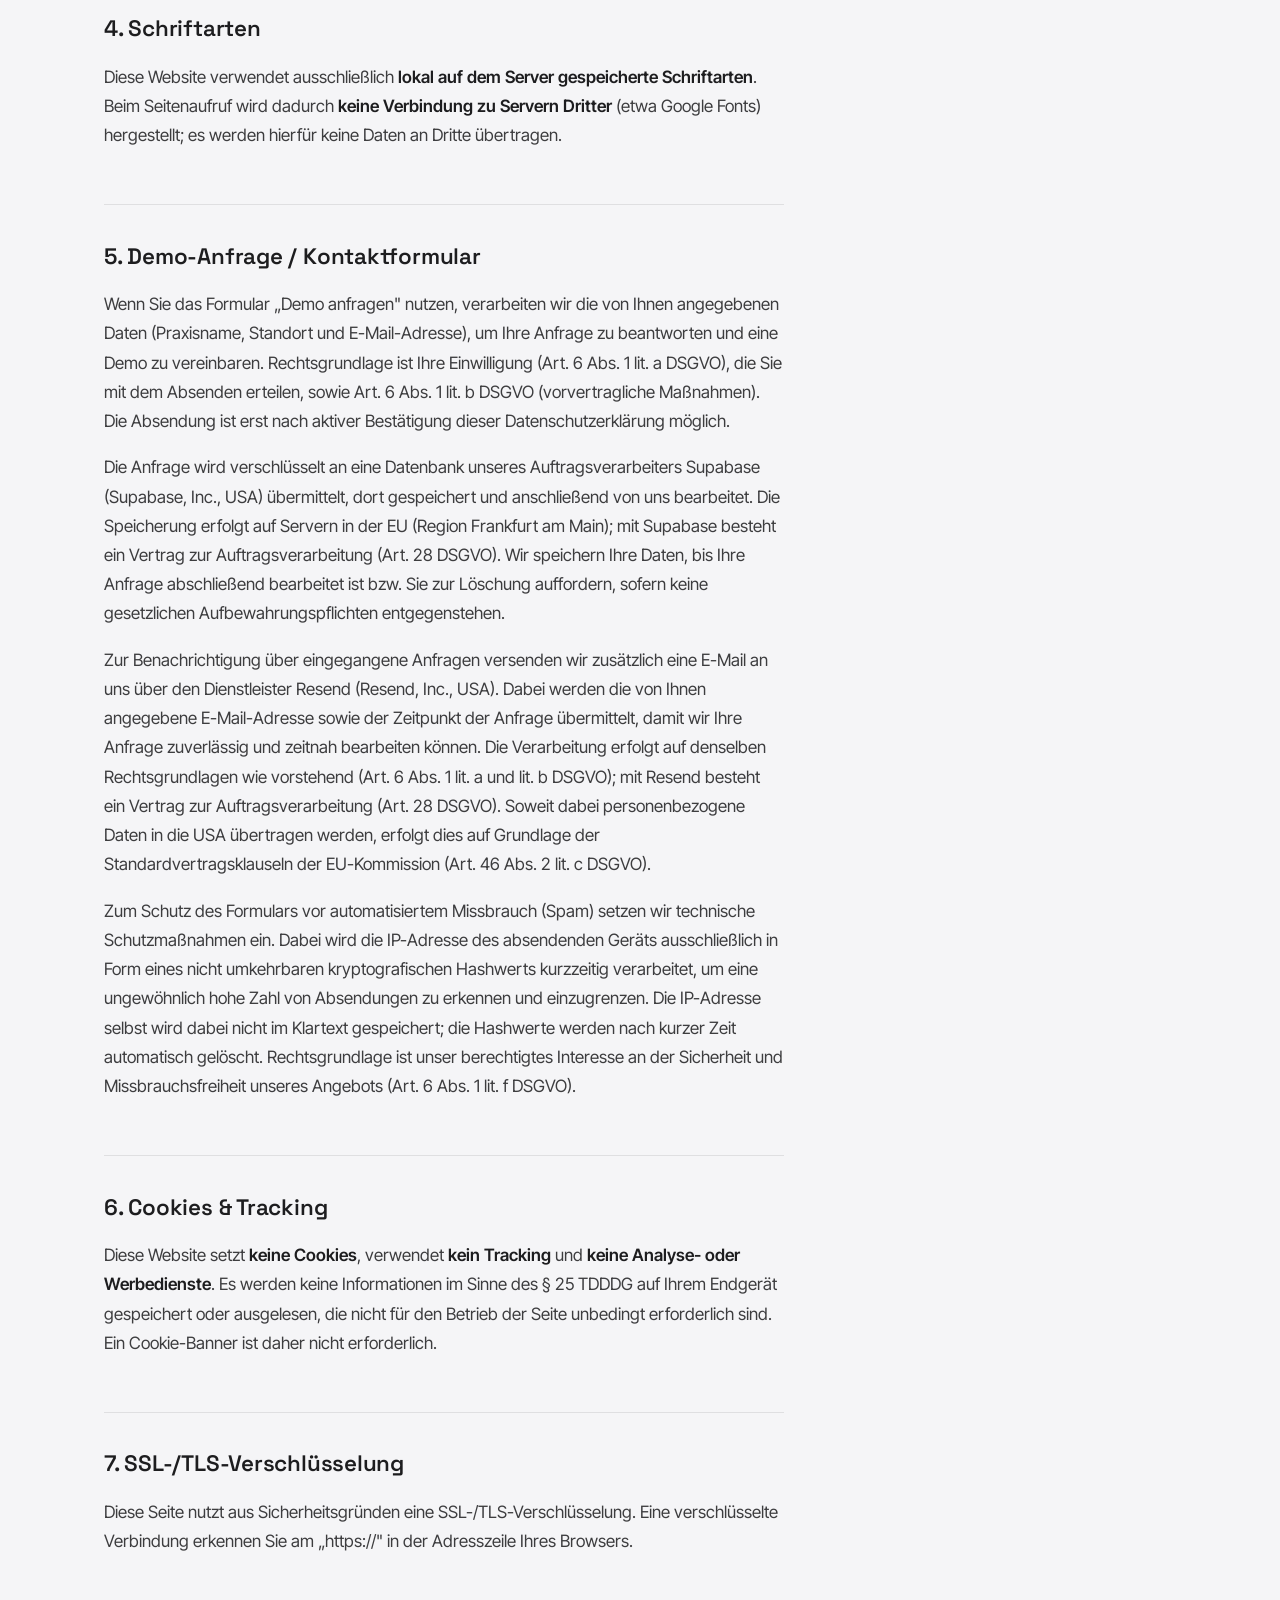
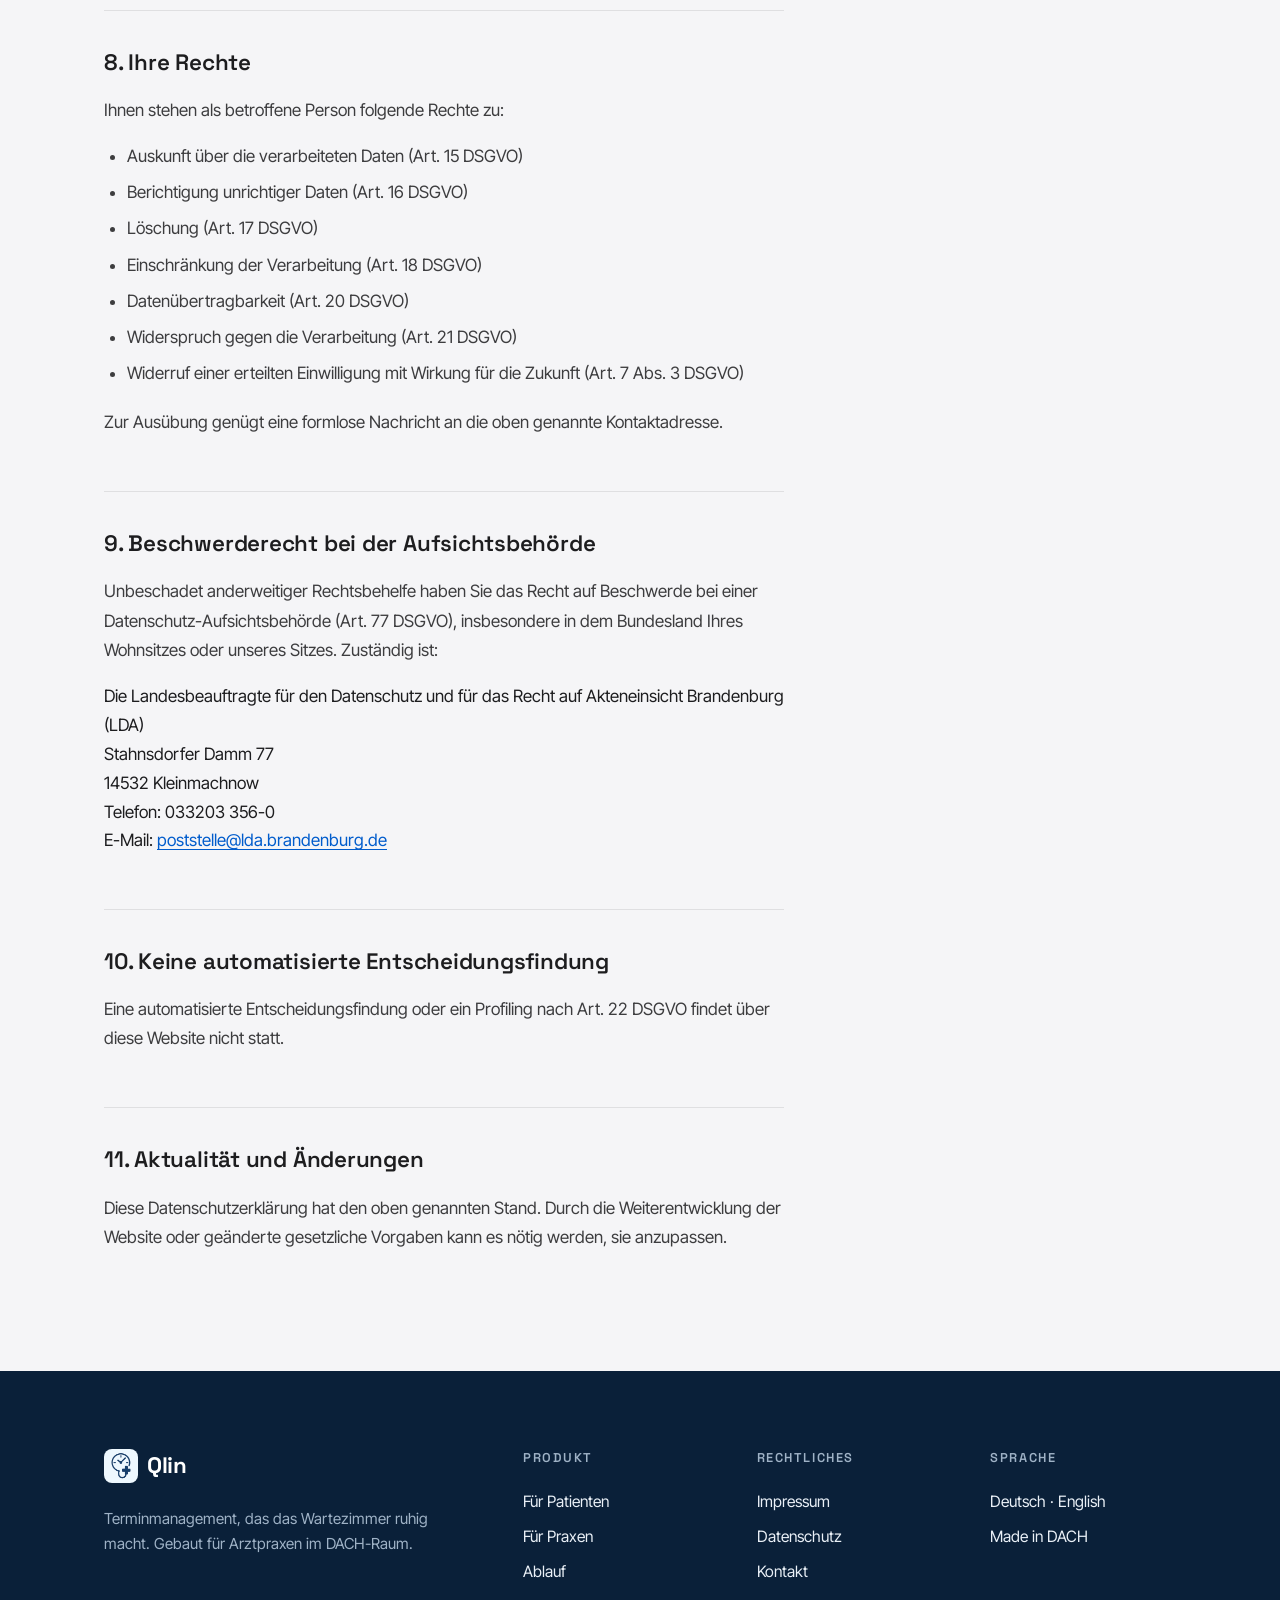
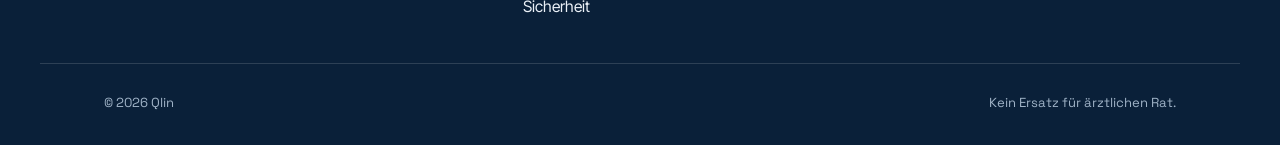
==== commit eaf3165d: "Revert "Wortmarke „Qlin" aus Header und Footer entfernen" This reverts commit 9b16e6d41702d33005a73c" ====
--- a/datenschutz.html
+++ b/datenschutz.html
@@ -18,7 +18,8 @@
     <div class="shell header-inner">
       <a class="brand" href="index.html" aria-label="Qlin — Startseite">
         <img class="logo-mark" src="assets/qlin-logo.png" alt="" aria-hidden="true" />
-              </a>
+        <span class="brand-word">Qlin</span>
+      </a>
 
       <nav class="nav-desktop" aria-label="Hauptnavigation">
         <a href="index.html#patienten">Für Patienten</a>
@@ -75,8 +76,7 @@
       <h2>3. Hosting &amp; Server-Logfiles</h2>
       <p>
         Diese Website wird bei einem externen Dienstleister gehostet:
-        Cloudflare Germany GmbH, Rosental 7, c/o Mindspace, 80331 München (Muttergesellschaft:
-        Cloudflare, Inc., 101 Townsend Street, San Francisco, CA 94107, USA – zusammen „Cloudflare").
+        Vercel Inc., 440 N Barranca Ave #4133, Covina, CA 91723, USA („Vercel").
         Beim Aufruf der Seite erhebt der Anbieter automatisch Informationen, die Ihr Browser
         übermittelt, und speichert sie in Server-Logfiles:
       </p>
@@ -93,11 +93,10 @@
         Hosting-Anbieter besteht ein Vertrag zur Auftragsverarbeitung (Art. 28 DSGVO).
       </p>
       <p>
-        Cloudflare verarbeitet die Daten auch in den USA. Soweit personenbezogene Daten in die USA
-        übertragen werden, erfolgt dies auf Grundlage der Standardvertragsklauseln der EU-Kommission
-        (Art. 46 Abs. 2 lit. c DSGVO), die Bestandteil des mit Cloudflare geschlossenen
-        Auftragsverarbeitungsvertrags sind. Cloudflare ist zudem unter dem EU-US Data Privacy
-        Framework zertifiziert.
+        Vercel hat seinen Sitz in den USA. Soweit personenbezogene Daten in die USA übertragen
+        werden, erfolgt dies auf Grundlage der Standardvertragsklauseln der EU-Kommission
+        (Art. 46 Abs. 2 lit. c DSGVO), die Bestandteil des mit Vercel geschlossenen
+        Auftragsverarbeitungsvertrags sind.
       </p>
 
       <h2>4. Schriftarten</h2>
@@ -208,7 +207,8 @@
       <div class="footer-brand">
         <a class="brand brand-footer" href="index.html" aria-label="Qlin — Startseite">
           <img class="logo-mark" src="assets/qlin-logo.png" alt="" aria-hidden="true" />
-                  </a>
+          <span class="brand-word">Qlin</span>
+        </a>
         <p class="footer-tag">Terminmanagement, das das Wartezimmer ruhig macht. Gebaut für Arztpraxen im DACH-Raum.</p>
       </div>
       <nav class="footer-col" aria-label="Produkt">
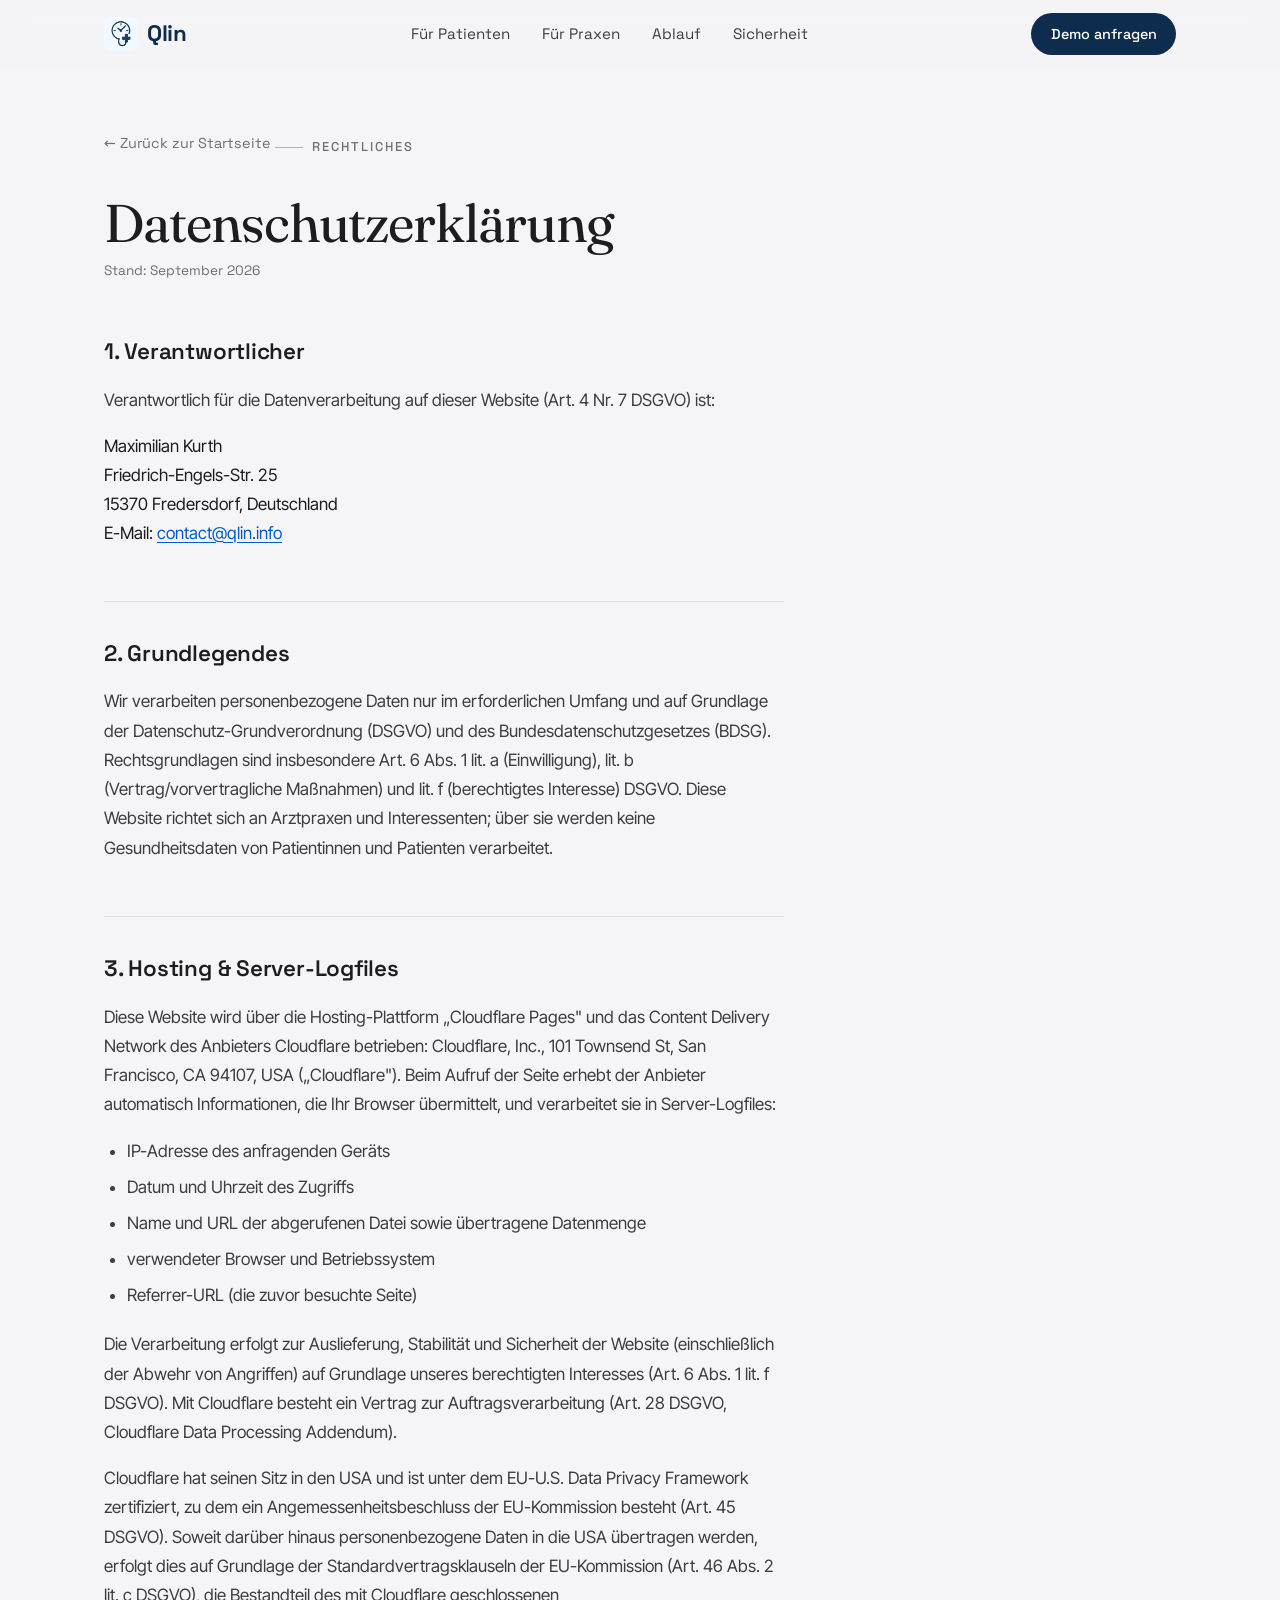
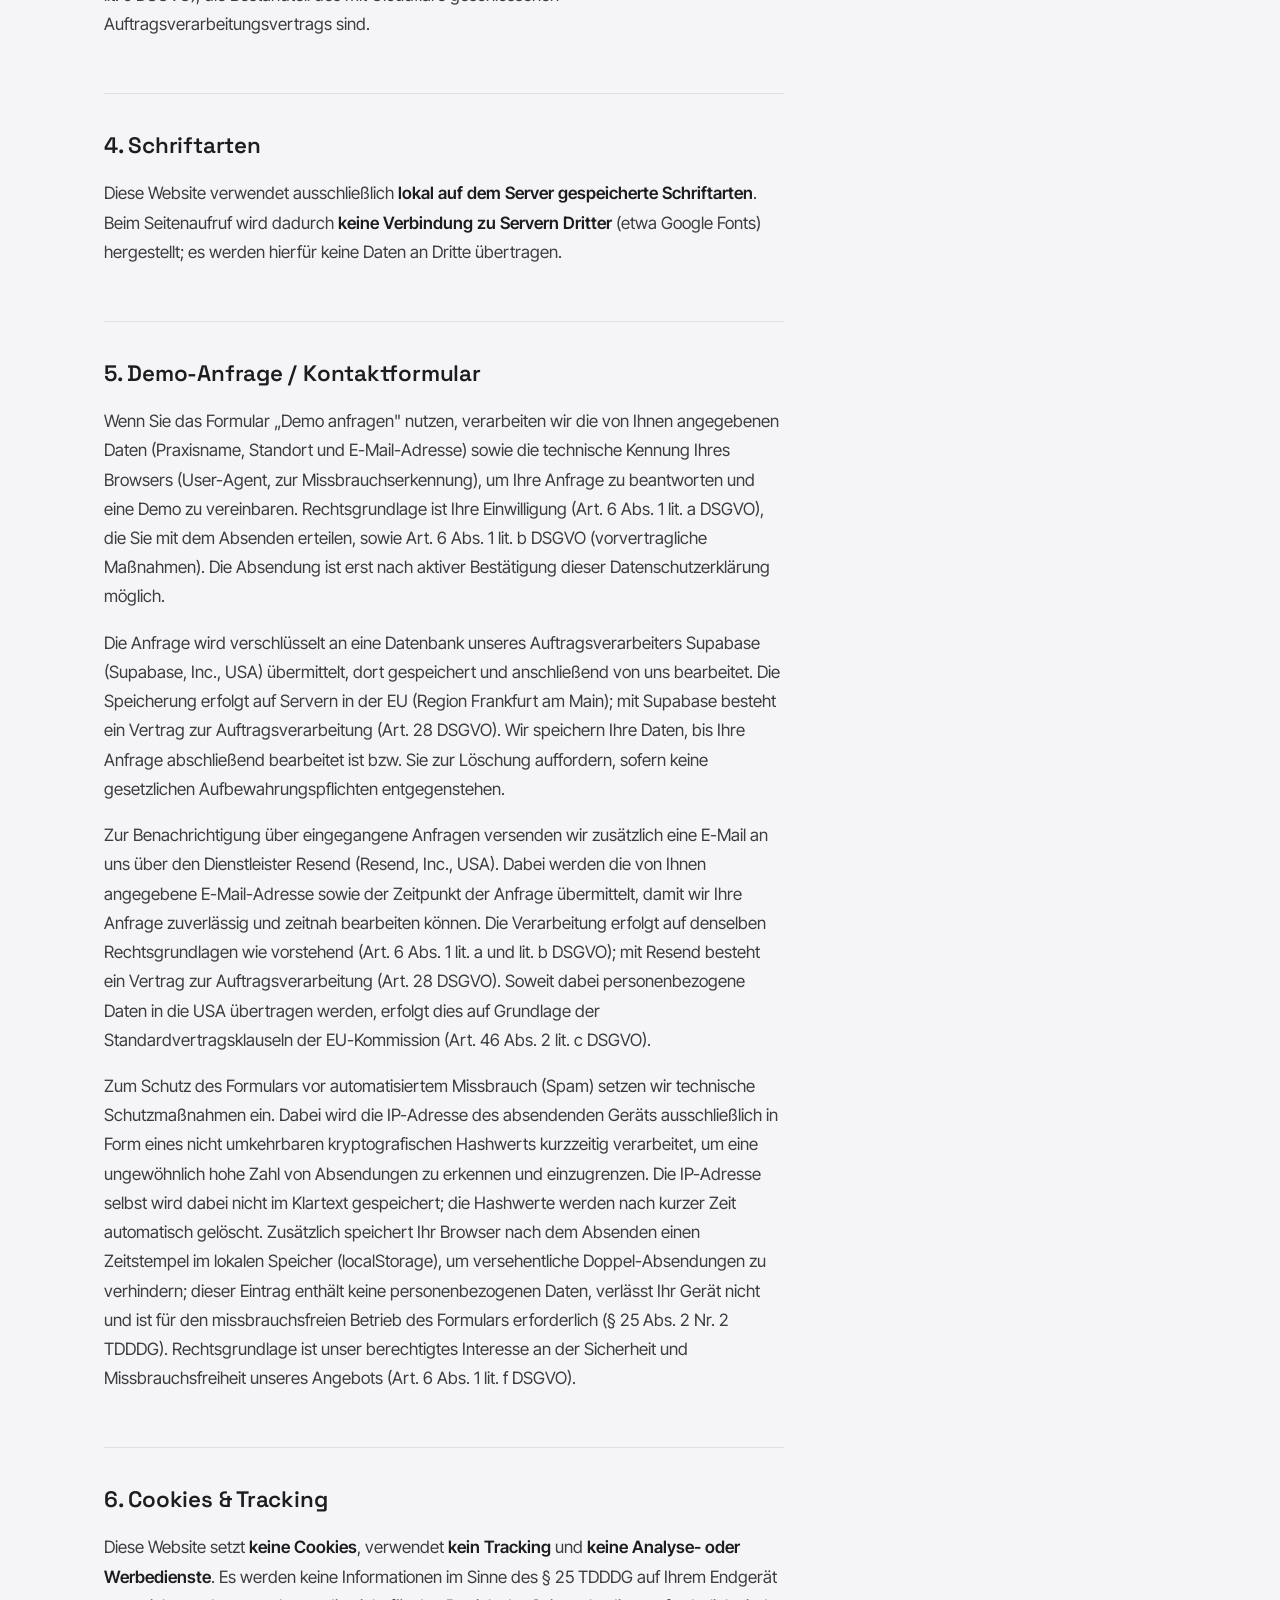
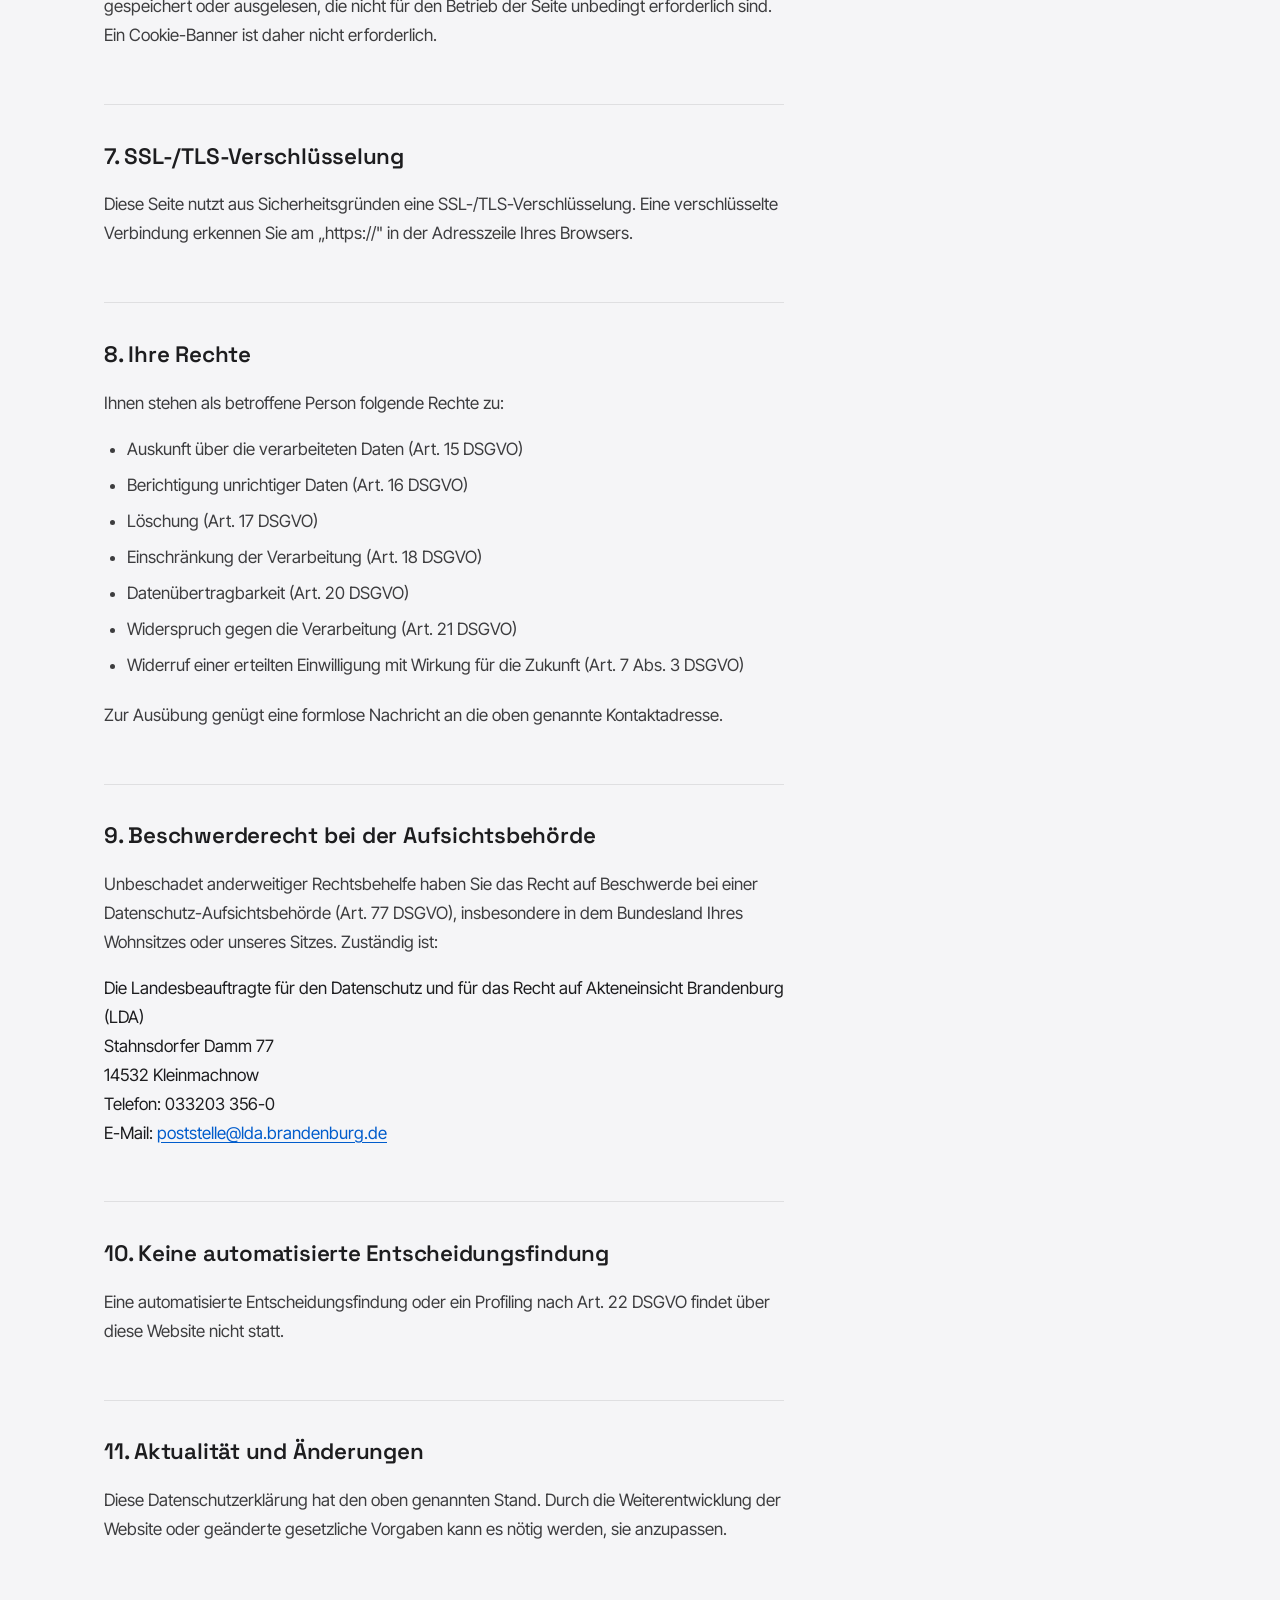
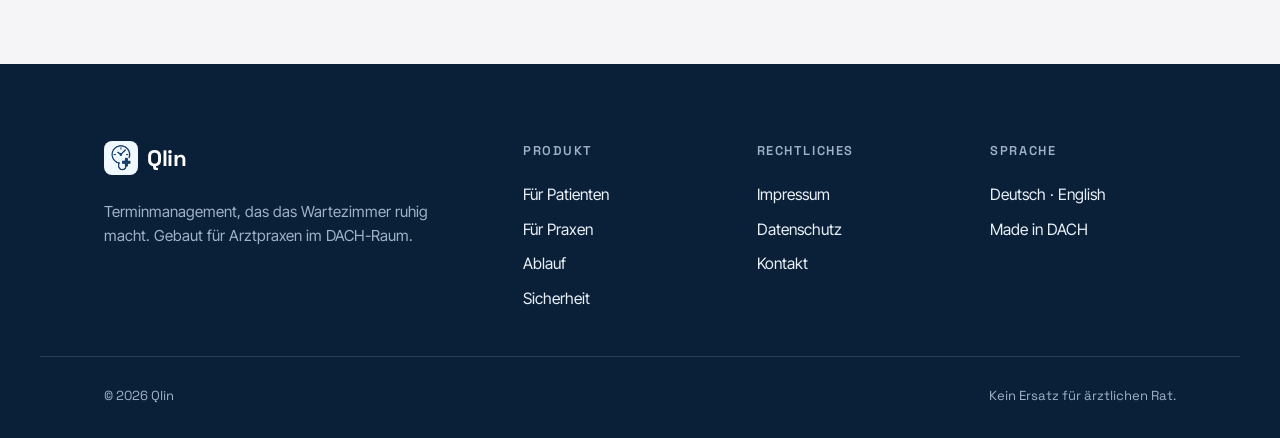
==== commit 2456b968: "fix: Launch-Härtung — Rechtliches, Security-Header, Performance - Datenschutz: Hoster korrigiert (Cl" ====
--- a/datenschutz.html
+++ b/datenschutz.html
@@ -7,6 +7,7 @@
   <meta name="description" content="Datenschutzerklärung nach DSGVO für die Qlin-Website." />
   <meta name="robots" content="index, follow" />
   <meta name="theme-color" content="#0e2c4d" />
+  <link rel="canonical" href="https://qlin.info/datenschutz" />
   <link rel="icon" type="image/png" href="assets/qlin-logo.png" />
   <link rel="stylesheet" href="assets/fonts/fonts.css" />
   <link rel="stylesheet" href="styles.css" />
@@ -17,7 +18,7 @@
   <header class="site-header" data-header>
     <div class="shell header-inner">
       <a class="brand" href="index.html" aria-label="Qlin — Startseite">
-        <img class="logo-mark" src="assets/qlin-logo.png" alt="" aria-hidden="true" />
+        <img class="logo-mark" src="assets/qlin-logo.png" alt="" aria-hidden="true" width="34" height="34" />
         <span class="brand-word">Qlin</span>
       </a>
 
@@ -51,7 +52,7 @@
     <a class="legal-back" href="index.html">← Zurück zur Startseite</a>
     <p class="eyebrow">Rechtliches</p>
     <h1 class="legal-title">Datenschutzerklärung</h1>
-    <p class="legal-updated">Stand: Juli 2026</p>
+    <p class="legal-updated">Stand: September 2026</p>
 
     <div class="prose">
       <h2>1. Verantwortlicher</h2>
@@ -75,10 +76,11 @@
 
       <h2>3. Hosting &amp; Server-Logfiles</h2>
       <p>
-        Diese Website wird bei einem externen Dienstleister gehostet:
-        Vercel Inc., 440 N Barranca Ave #4133, Covina, CA 91723, USA („Vercel").
+        Diese Website wird über die Hosting-Plattform „Cloudflare Pages" und das Content
+        Delivery Network des Anbieters Cloudflare betrieben: Cloudflare, Inc.,
+        101 Townsend St, San Francisco, CA 94107, USA („Cloudflare").
         Beim Aufruf der Seite erhebt der Anbieter automatisch Informationen, die Ihr Browser
-        übermittelt, und speichert sie in Server-Logfiles:
+        übermittelt, und verarbeitet sie in Server-Logfiles:
       </p>
       <ul>
         <li>IP-Adresse des anfragenden Geräts</li>
@@ -88,15 +90,18 @@
         <li>Referrer-URL (die zuvor besuchte Seite)</li>
       </ul>
       <p>
-        Die Verarbeitung erfolgt zur Auslieferung, Stabilität und Sicherheit der Website auf
-        Grundlage unseres berechtigten Interesses (Art. 6 Abs. 1 lit. f DSGVO). Mit dem
-        Hosting-Anbieter besteht ein Vertrag zur Auftragsverarbeitung (Art. 28 DSGVO).
-      </p>
-      <p>
-        Vercel hat seinen Sitz in den USA. Soweit personenbezogene Daten in die USA übertragen
-        werden, erfolgt dies auf Grundlage der Standardvertragsklauseln der EU-Kommission
-        (Art. 46 Abs. 2 lit. c DSGVO), die Bestandteil des mit Vercel geschlossenen
-        Auftragsverarbeitungsvertrags sind.
+        Die Verarbeitung erfolgt zur Auslieferung, Stabilität und Sicherheit der Website
+        (einschließlich der Abwehr von Angriffen) auf Grundlage unseres berechtigten
+        Interesses (Art. 6 Abs. 1 lit. f DSGVO). Mit Cloudflare besteht ein Vertrag zur
+        Auftragsverarbeitung (Art. 28 DSGVO, Cloudflare Data Processing Addendum).
+      </p>
+      <p>
+        Cloudflare hat seinen Sitz in den USA und ist unter dem EU-U.S. Data Privacy
+        Framework zertifiziert, zu dem ein Angemessenheitsbeschluss der EU-Kommission
+        besteht (Art. 45 DSGVO). Soweit darüber hinaus personenbezogene Daten in die USA
+        übertragen werden, erfolgt dies auf Grundlage der Standardvertragsklauseln der
+        EU-Kommission (Art. 46 Abs. 2 lit. c DSGVO), die Bestandteil des mit Cloudflare
+        geschlossenen Auftragsverarbeitungsvertrags sind.
       </p>
 
       <h2>4. Schriftarten</h2>
@@ -110,7 +115,8 @@
       <h2>5. Demo-Anfrage / Kontaktformular</h2>
       <p>
         Wenn Sie das Formular „Demo anfragen" nutzen, verarbeiten wir die von Ihnen angegebenen
-        Daten (Praxisname, Standort und E-Mail-Adresse), um Ihre Anfrage zu beantworten und
+        Daten (Praxisname, Standort und E-Mail-Adresse) sowie die technische Kennung Ihres
+        Browsers (User-Agent, zur Missbrauchserkennung), um Ihre Anfrage zu beantworten und
         eine Demo zu vereinbaren. Rechtsgrundlage ist Ihre Einwilligung (Art. 6 Abs. 1 lit. a
         DSGVO), die Sie mit dem Absenden erteilen, sowie Art. 6 Abs. 1 lit. b DSGVO
         (vorvertragliche Maßnahmen). Die Absendung ist erst nach aktiver Bestätigung dieser
@@ -141,7 +147,11 @@
         Form eines nicht umkehrbaren kryptografischen Hashwerts kurzzeitig verarbeitet, um eine
         ungewöhnlich hohe Zahl von Absendungen zu erkennen und einzugrenzen. Die IP-Adresse selbst
         wird dabei nicht im Klartext gespeichert; die Hashwerte werden nach kurzer Zeit automatisch
-        gelöscht. Rechtsgrundlage ist unser berechtigtes Interesse an der Sicherheit und
+        gelöscht. Zusätzlich speichert Ihr Browser nach dem Absenden einen Zeitstempel im
+        lokalen Speicher (localStorage), um versehentliche Doppel-Absendungen zu verhindern;
+        dieser Eintrag enthält keine personenbezogenen Daten, verlässt Ihr Gerät nicht und ist
+        für den missbrauchsfreien Betrieb des Formulars erforderlich (§ 25 Abs. 2 Nr. 2 TDDDG).
+        Rechtsgrundlage ist unser berechtigtes Interesse an der Sicherheit und
         Missbrauchsfreiheit unseres Angebots (Art. 6 Abs. 1 lit. f DSGVO).
       </p>
 
@@ -206,7 +216,7 @@
     <div class="shell footer-inner">
       <div class="footer-brand">
         <a class="brand brand-footer" href="index.html" aria-label="Qlin — Startseite">
-          <img class="logo-mark" src="assets/qlin-logo.png" alt="" aria-hidden="true" />
+          <img class="logo-mark" src="assets/qlin-logo.png" alt="" aria-hidden="true" width="34" height="34" />
           <span class="brand-word">Qlin</span>
         </a>
         <p class="footer-tag">Terminmanagement, das das Wartezimmer ruhig macht. Gebaut für Arztpraxen im DACH-Raum.</p>
--- a/styles.css
+++ b/styles.css
@@ -122,6 +122,9 @@
   padding: 0; margin: -1px; overflow: hidden;
   clip: rect(0 0 0 0); white-space: nowrap; border: 0;
 }
+
+/* hidden-Attribut gewinnt auch gegen Klassen mit eigenem display (z. B. .app-call) */
+[hidden] { display: none !important; }
 
 .skip-link {
   position: fixed; top: 0; left: 50%; transform: translate(-50%, -120%);
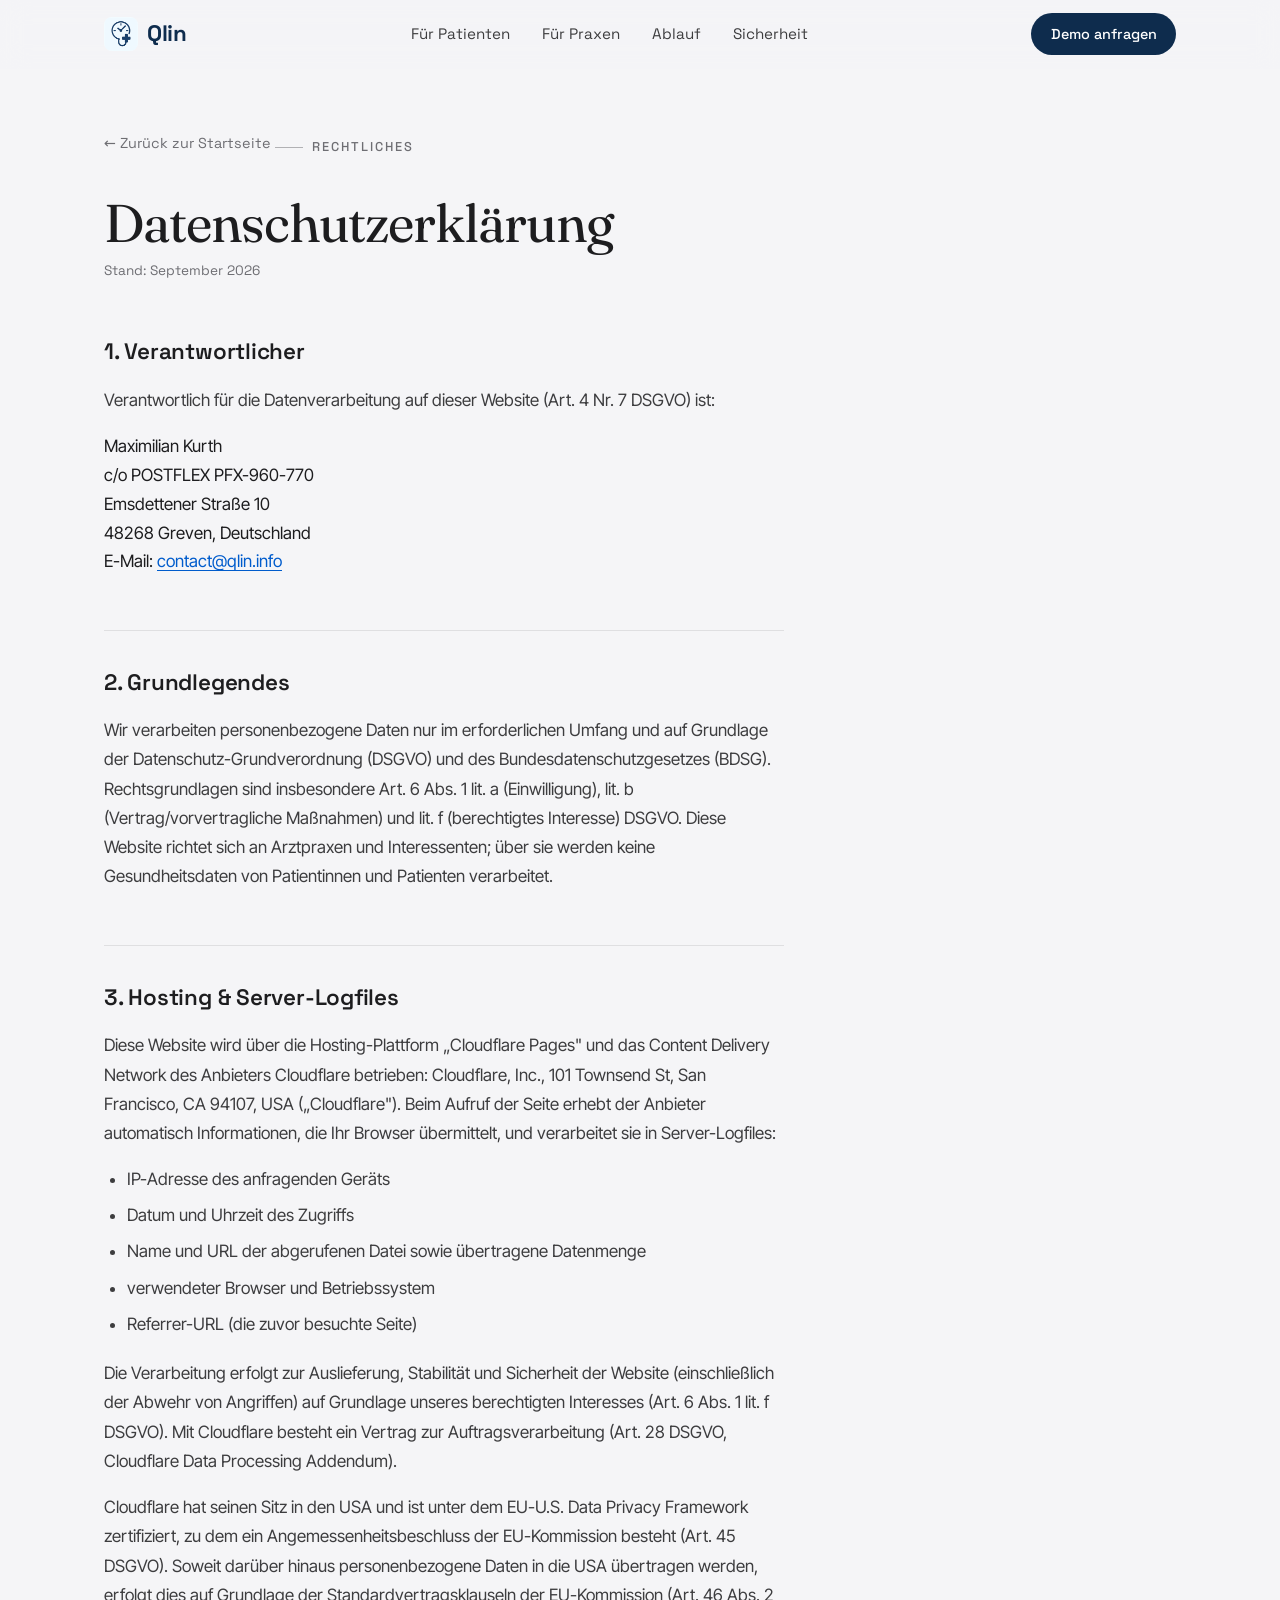
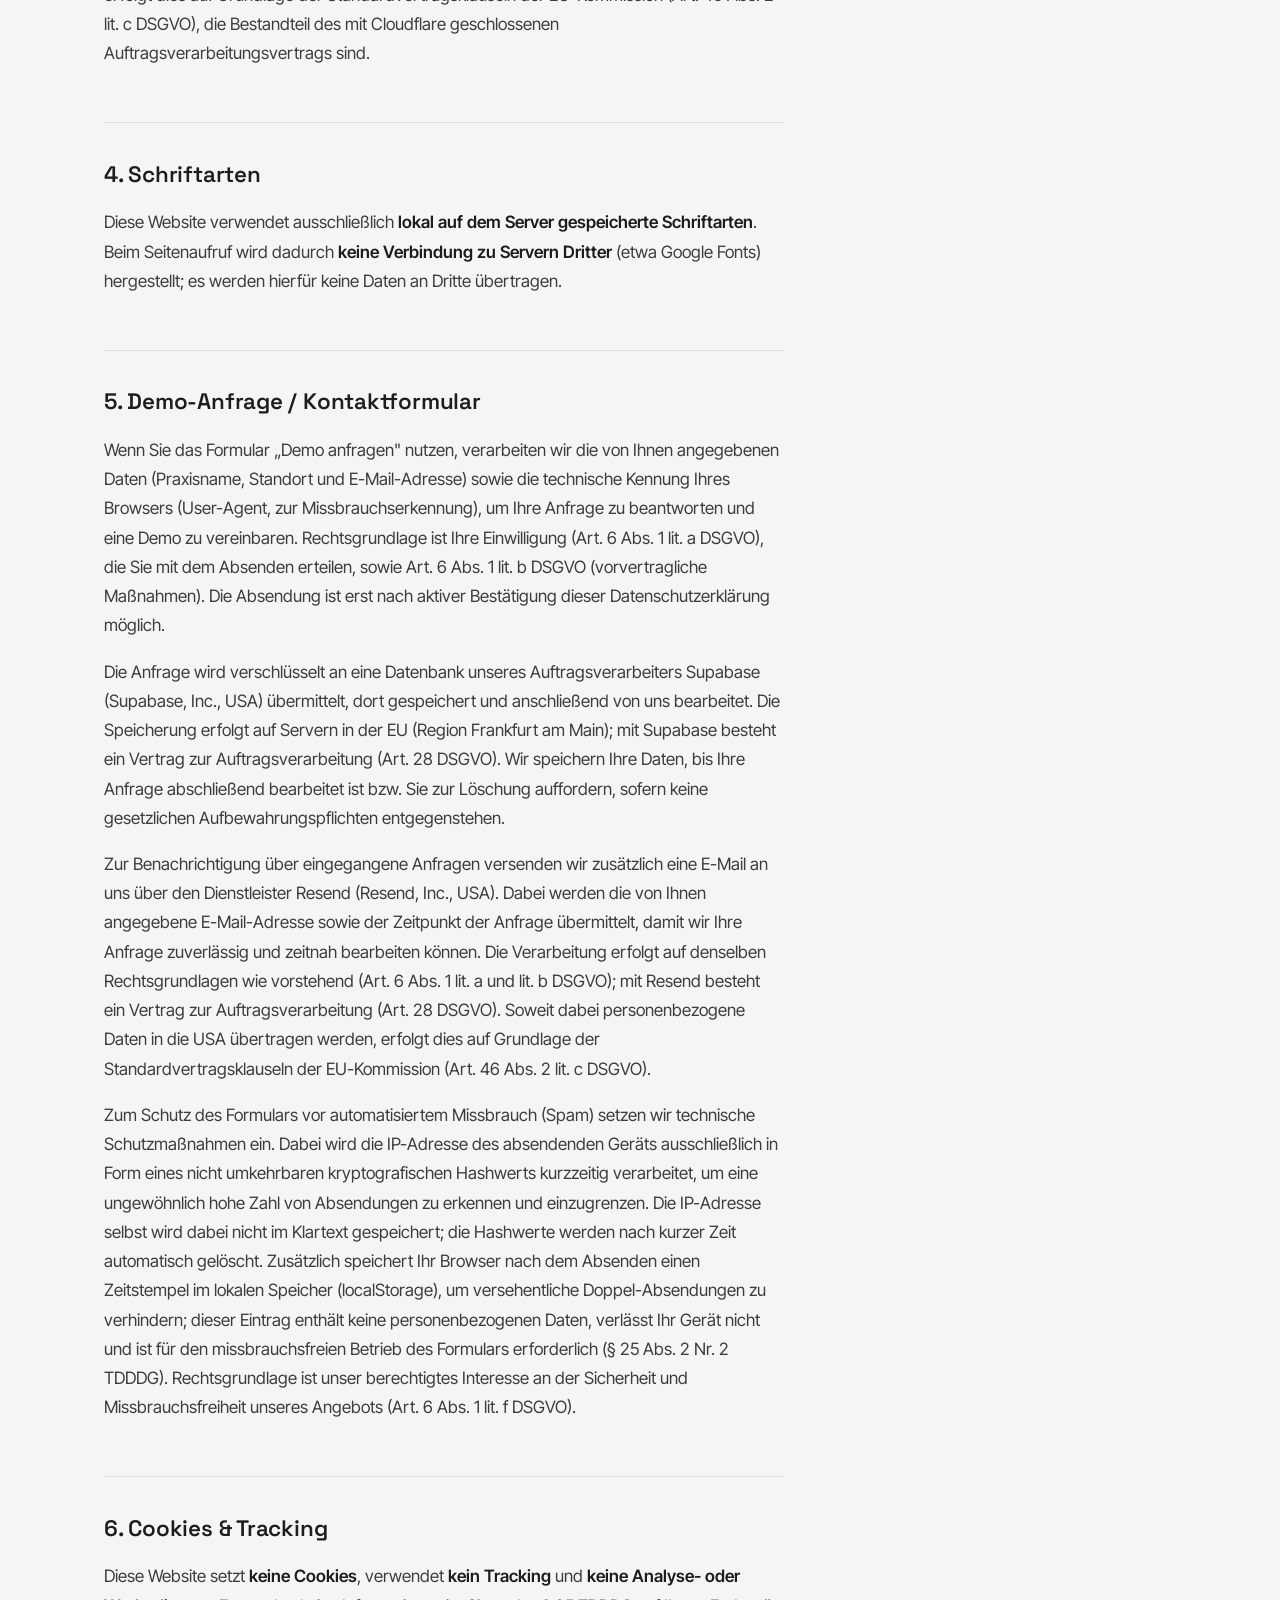
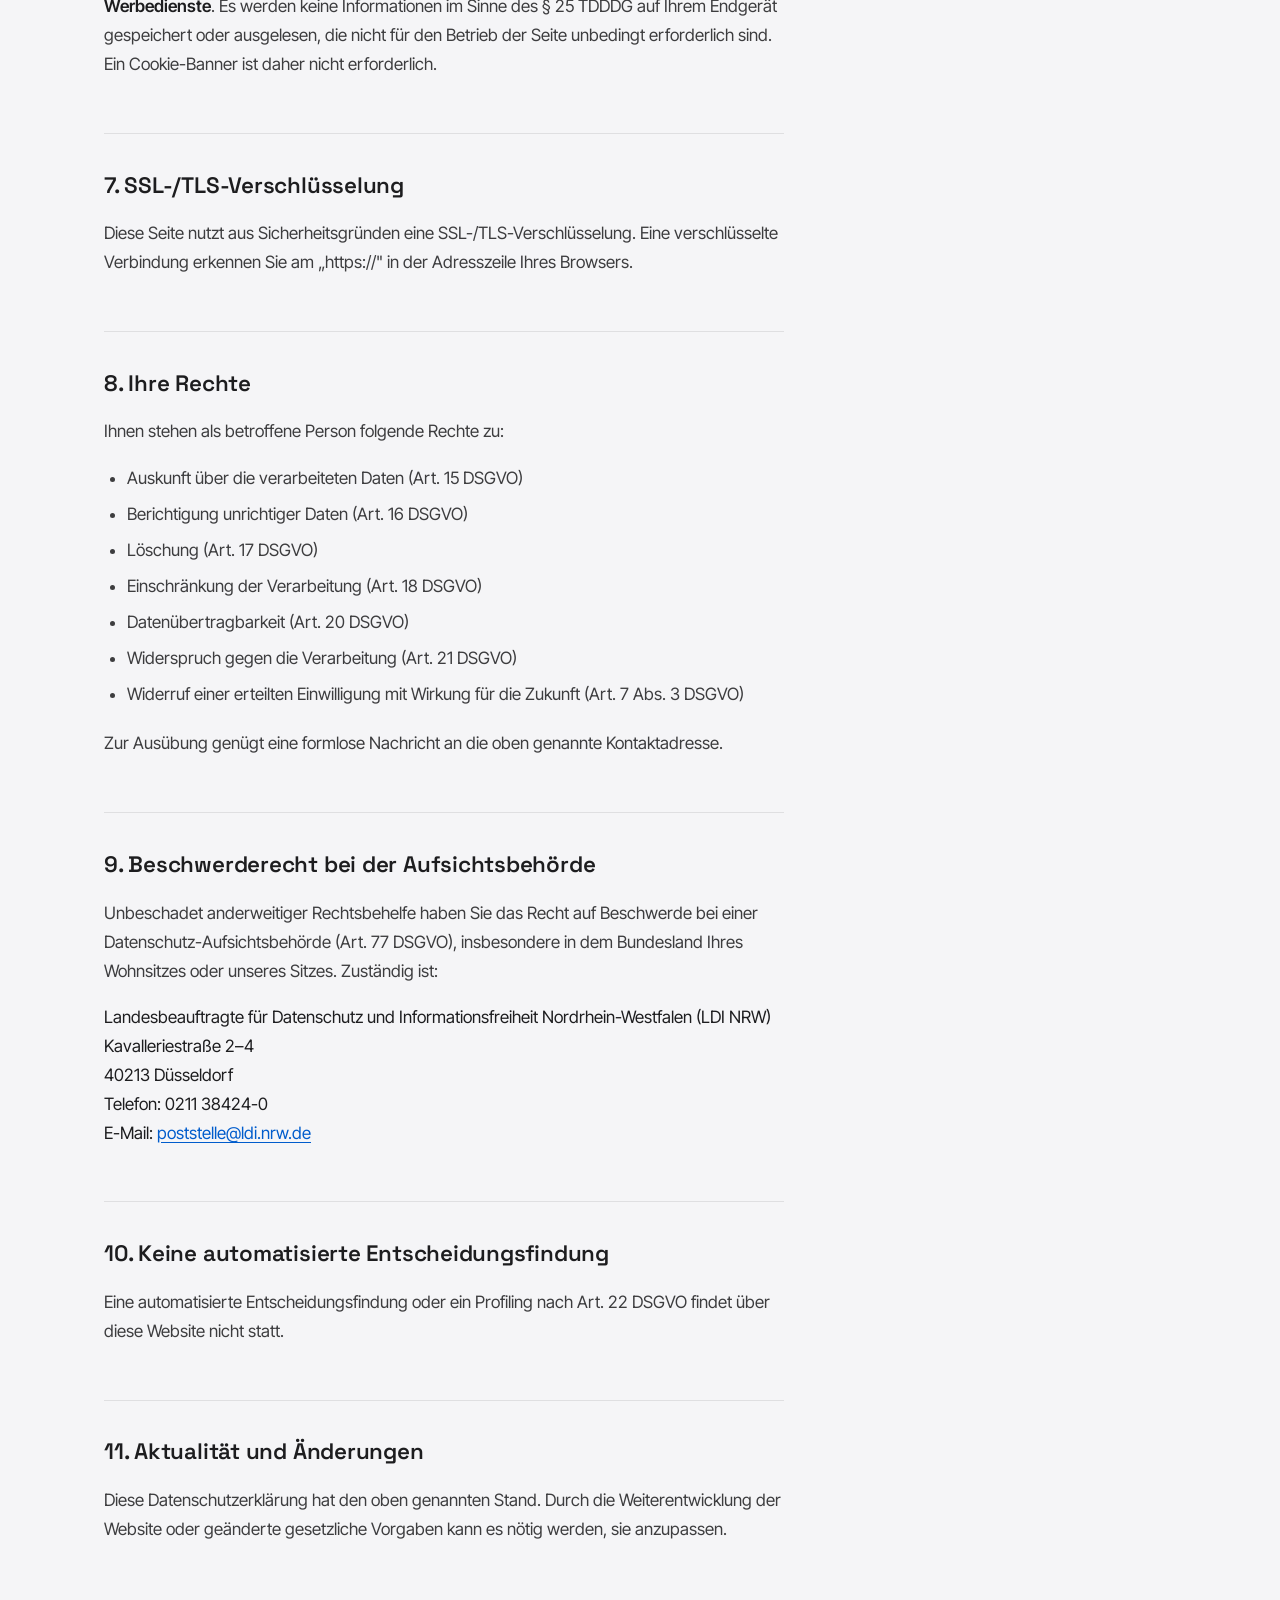
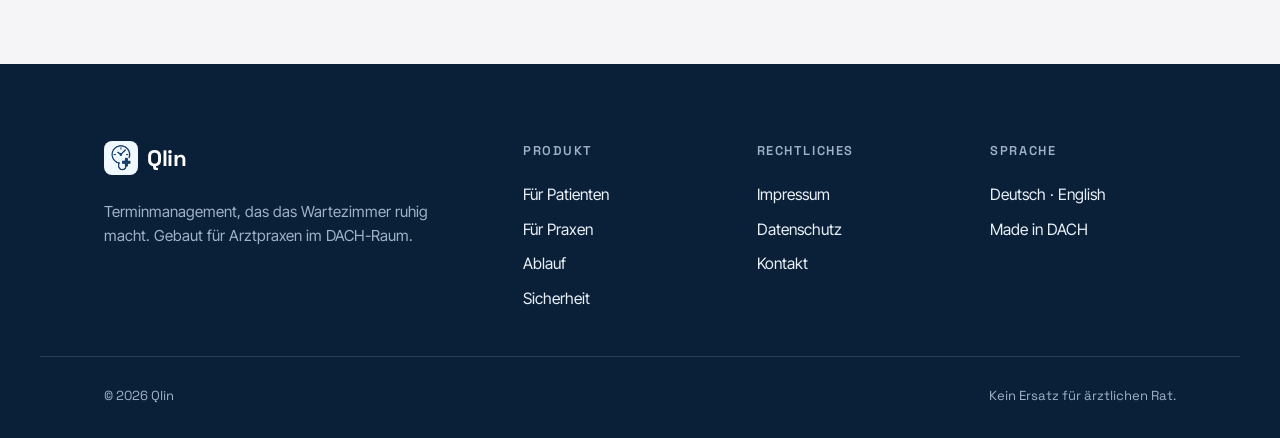
==== commit 7d378532: "fix(rechtliches): Anschrift auf c/o POSTFLEX, Greven umgestellt Impressum (Diensteanbieter + § 18 MS" ====
--- a/datenschutz.html
+++ b/datenschutz.html
@@ -59,8 +59,9 @@
       <p>Verantwortlich für die Datenverarbeitung auf dieser Website (Art. 4 Nr. 7 DSGVO) ist:</p>
       <address>
         Maximilian Kurth<br />
-        Friedrich-Engels-Str. 25<br />
-        15370 Fredersdorf, Deutschland<br />
+        c/o POSTFLEX PFX-960-770<br />
+        Emsdettener Straße 10<br />
+        48268 Greven, Deutschland<br />
         E-Mail: <a href="mailto:contact@qlin.info">contact@qlin.info</a>
       </address>
 
@@ -190,12 +191,12 @@
         Wohnsitzes oder unseres Sitzes. Zuständig ist:
       </p>
       <address>
-        Die Landesbeauftragte für den Datenschutz und für das Recht auf Akteneinsicht
-        Brandenburg (LDA)<br />
-        Stahnsdorfer Damm 77<br />
-        14532 Kleinmachnow<br />
-        Telefon: 033203 356-0<br />
-        E-Mail: <a href="mailto:poststelle@lda.brandenburg.de">poststelle@lda.brandenburg.de</a>
+        Landesbeauftragte für Datenschutz und Informationsfreiheit
+        Nordrhein-Westfalen (LDI NRW)<br />
+        Kavalleriestraße 2–4<br />
+        40213 Düsseldorf<br />
+        Telefon: 0211 38424-0<br />
+        E-Mail: <a href="mailto:poststelle@ldi.nrw.de">poststelle@ldi.nrw.de</a>
       </address>
 
       <h2>10. Keine automatisierte Entscheidungsfindung</h2>
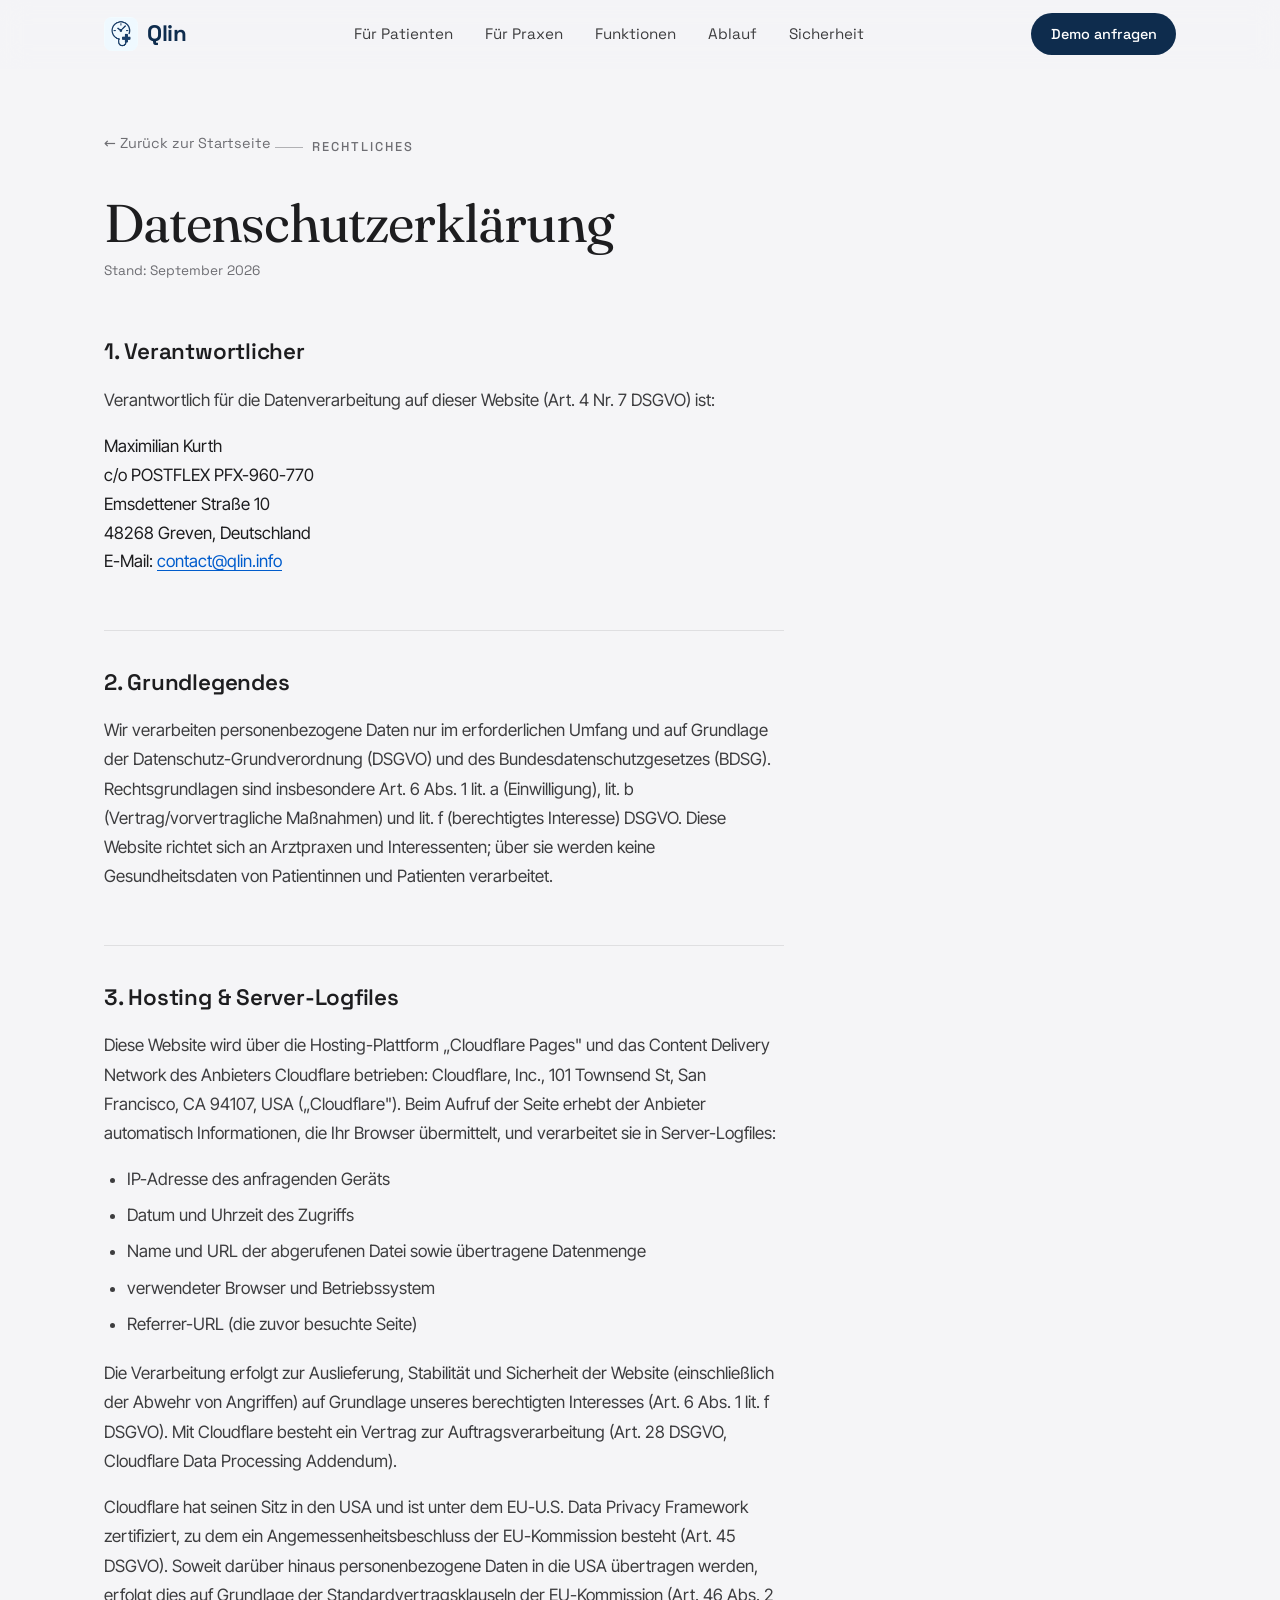
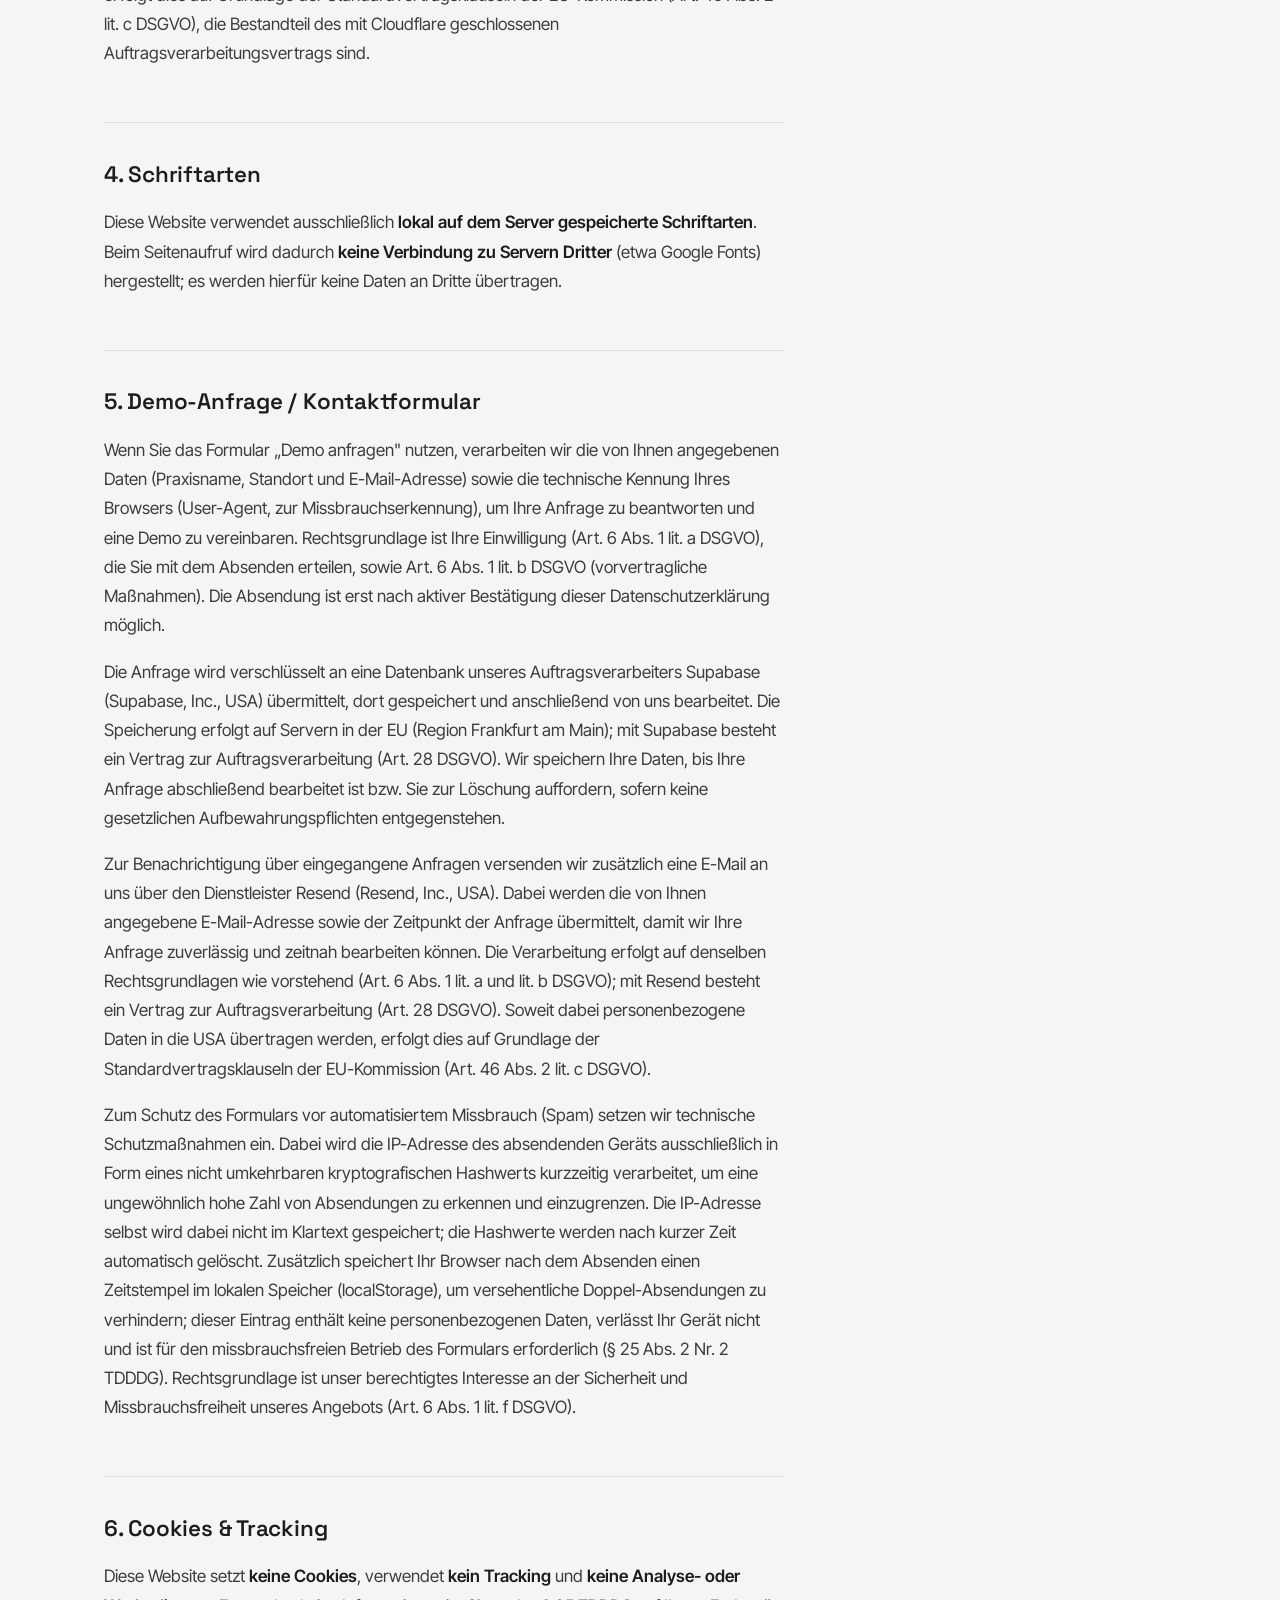
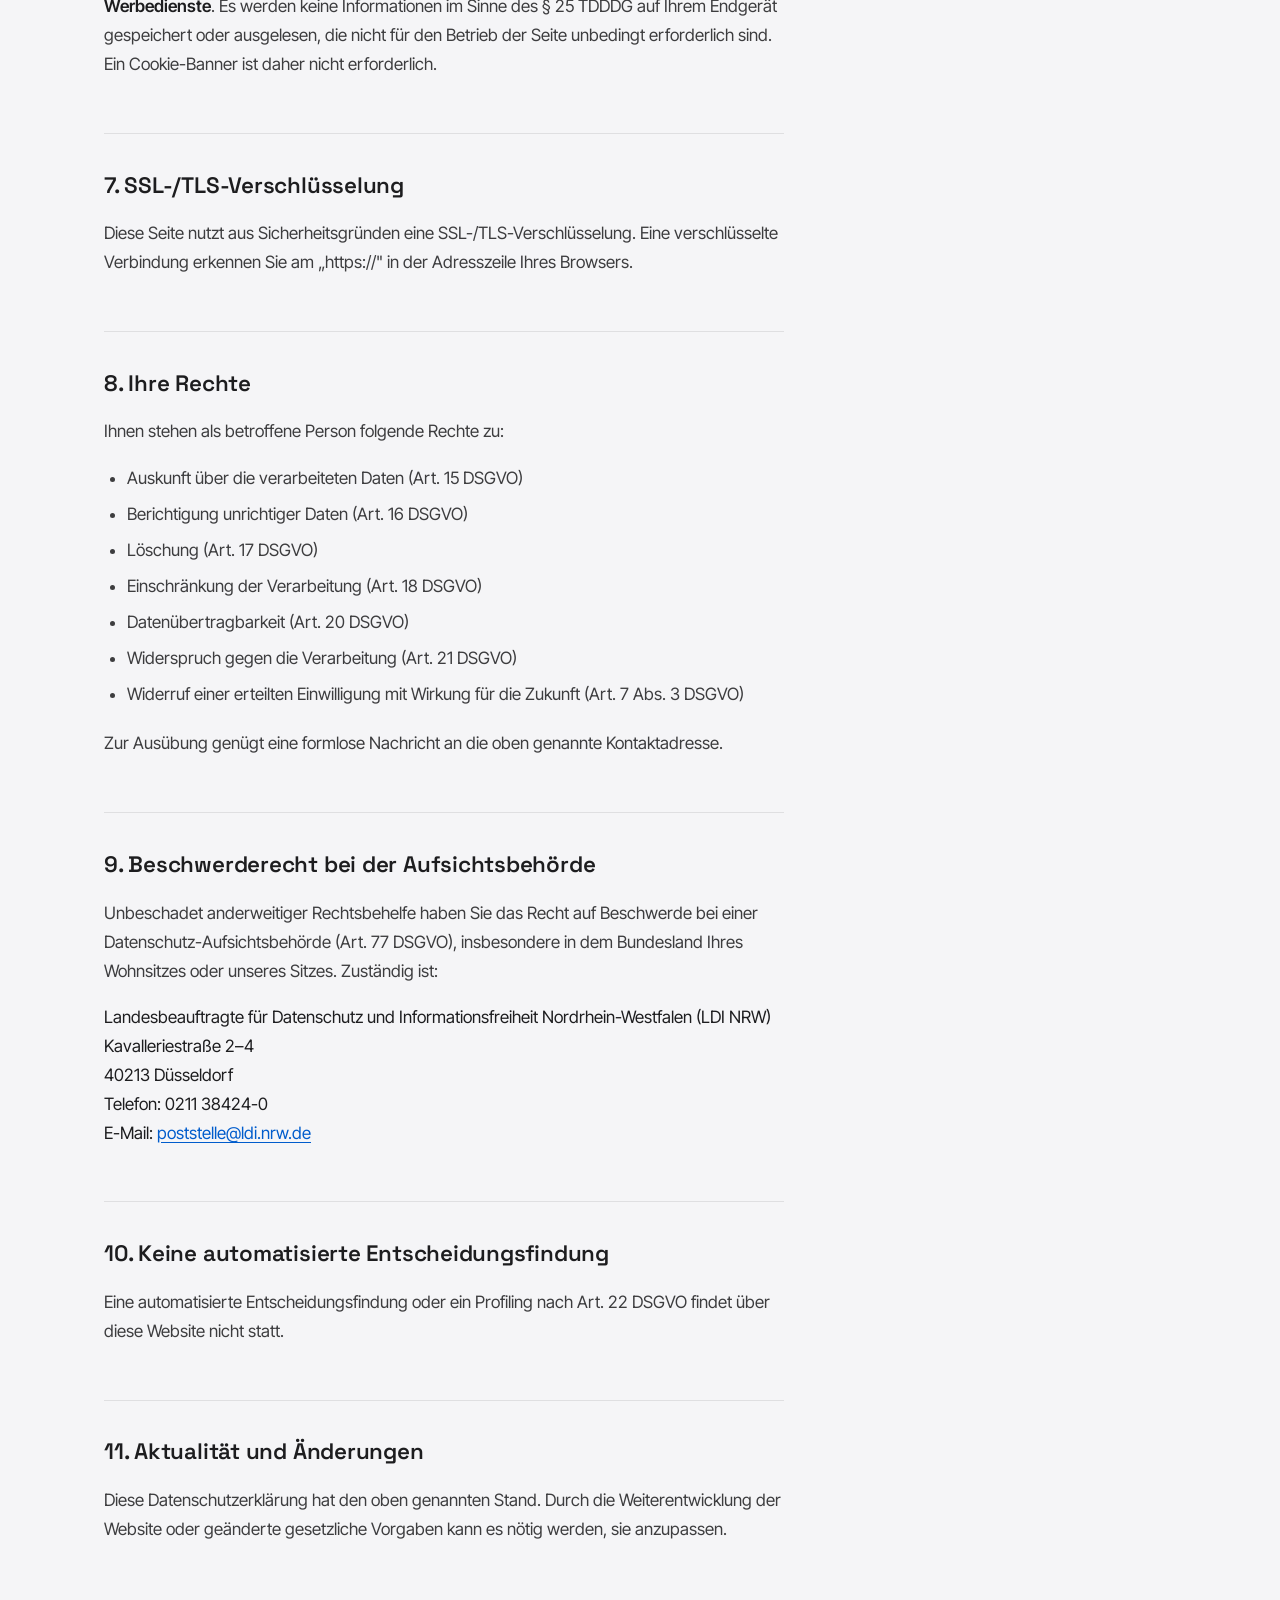
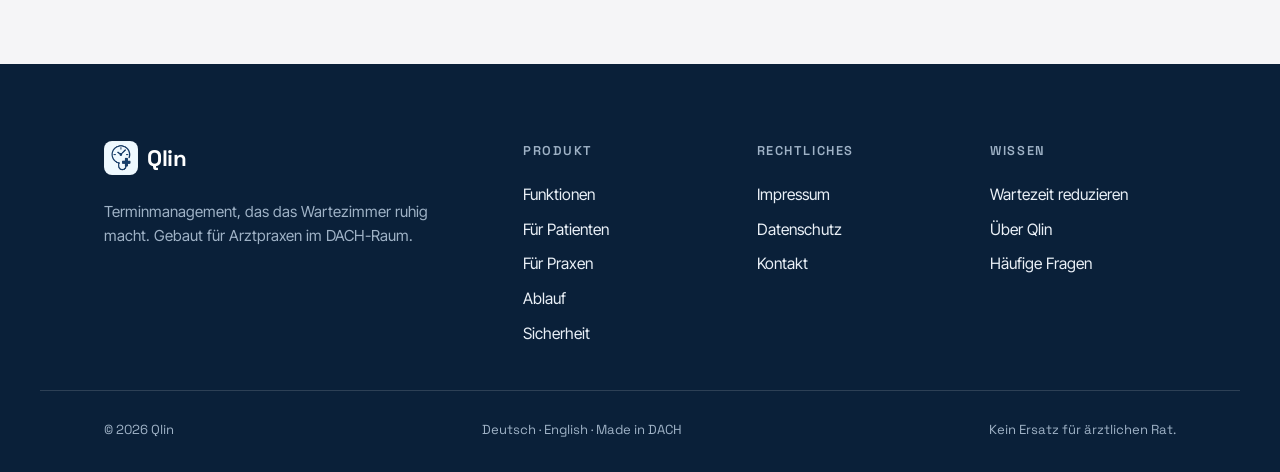
==== commit 18ec6007: "feat(geo): Generative-Engine-Optimierung — Schema, FAQ, llms.txt, neue Inhaltsseiten Ziel: Qlin soll" ====
--- a/datenschutz.html
+++ b/datenschutz.html
@@ -11,6 +11,40 @@
   <link rel="icon" type="image/png" href="assets/qlin-logo.png" />
   <link rel="stylesheet" href="assets/fonts/fonts.css" />
   <link rel="stylesheet" href="styles.css" />
+  <script type="application/ld+json">
+  {
+    "@context": "https://schema.org",
+    "@graph": [
+      {
+        "@type": "Organization",
+        "@id": "https://qlin.info/#organization",
+        "name": "Qlin",
+        "legalName": "Maximilian Kurth (Einzelunternehmen)",
+        "url": "https://qlin.info/",
+        "email": "contact@qlin.info",
+        "logo": "https://qlin.info/assets/qlin-logo.png",
+        "founder": { "@type": "Person", "@id": "https://qlin.info/#founder", "name": "Maximilian Kurth" },
+        "address": {
+          "@type": "PostalAddress",
+          "streetAddress": "c/o POSTFLEX PFX-960-770, Emsdettener Stra\u00dfe 10",
+          "postalCode": "48268",
+          "addressLocality": "Greven",
+          "addressRegion": "Nordrhein-Westfalen",
+          "addressCountry": "DE"
+        }
+      },
+      {
+        "@type": "WebSite",
+        "@id": "https://qlin.info/#website",
+        "url": "https://qlin.info/",
+        "name": "Qlin",
+        "inLanguage": "de-DE",
+        "publisher": { "@id": "https://qlin.info/#organization" }
+      }
+    ]
+  }
+  </script>
+
 </head>
 <body>
   <a class="skip-link" href="#main">Zum Inhalt springen</a>
@@ -25,6 +59,7 @@
       <nav class="nav-desktop" aria-label="Hauptnavigation">
         <a href="index.html#patienten">Für Patienten</a>
         <a href="index.html#praxis">Für Praxen</a>
+        <a href="funktionen.html">Funktionen</a>
         <a href="index.html#ablauf">Ablauf</a>
         <a href="index.html#sicherheit">Sicherheit</a>
       </nav>
@@ -41,6 +76,7 @@
       <nav aria-label="Mobile Navigation">
         <a href="index.html#patienten">Für Patienten</a>
         <a href="index.html#praxis">Für Praxen</a>
+        <a href="funktionen.html">Funktionen</a>
         <a href="index.html#ablauf">Ablauf</a>
         <a href="index.html#sicherheit">Sicherheit</a>
         <a class="mobile-cta" href="index.html#kontakt">Demo anfragen</a>
@@ -224,6 +260,7 @@
       </div>
       <nav class="footer-col" aria-label="Produkt">
         <p class="footer-h">Produkt</p>
+        <a href="funktionen.html">Funktionen</a>
         <a href="index.html#patienten">Für Patienten</a>
         <a href="index.html#praxis">Für Praxen</a>
         <a href="index.html#ablauf">Ablauf</a>
@@ -235,14 +272,16 @@
         <a href="datenschutz.html">Datenschutz</a>
         <a href="index.html#kontakt">Kontakt</a>
       </nav>
-      <div class="footer-col">
-        <p class="footer-h">Sprache</p>
-        <p class="footer-meta">Deutsch · English</p>
-        <p class="footer-meta">Made in DACH</p>
-      </div>
+      <nav class="footer-col" aria-label="Wissen">
+        <p class="footer-h">Wissen</p>
+        <a href="wartezeit-reduzieren.html">Wartezeit reduzieren</a>
+        <a href="ueber-qlin.html">Über Qlin</a>
+        <a href="index.html#faq">Häufige Fragen</a>
+      </nav>
     </div>
     <div class="shell footer-base">
       <p>© <span data-year>2026</span> Qlin</p>
+      <p>Deutsch · English · Made in DACH</p>
       <p>Kein Ersatz für ärztlichen Rat.</p>
     </div>
   </footer>
--- a/styles.css
+++ b/styles.css
@@ -983,3 +983,129 @@
   .btn:hover, .feature:hover { transform: none; }
   *, *::before, *::after { animation-duration: 0.001ms !important; transition-duration: 0.001ms !important; }
 }
+
+/* ============================================================
+   FAQ (Startseite) — <details>/<summary>, kein JavaScript noetig
+   ============================================================ */
+.faq-inner { display: grid; gap: clamp(2rem, 5vw, 3rem); }
+.faq-head .section-lead { margin-top: 1rem; }
+.faq-head .section-lead a {
+  color: var(--brand-dark);
+  text-decoration: underline;
+  text-underline-offset: 3px;
+}
+.faq-head .section-lead a:hover { color: var(--text); }
+
+.faq-list { border-top: 1px solid var(--line); }
+
+.faq-item { border-bottom: 1px solid var(--line); }
+.faq-item summary {
+  display: flex;
+  align-items: flex-start;
+  justify-content: space-between;
+  gap: 1.5rem;
+  padding: 1.15rem 0;
+  cursor: pointer;
+  list-style: none;
+  transition: color 0.18s ease;
+}
+.faq-item summary::-webkit-details-marker { display: none; }
+.faq-item summary h3 {
+  font-family: var(--font-grotesk);
+  font-weight: 500;
+  font-size: clamp(1rem, 0.95rem + 0.3vw, 1.12rem);
+  letter-spacing: -0.01em;
+  line-height: 1.4;
+  color: var(--text);
+}
+.faq-item summary:hover h3 { color: var(--brand-dark); }
+.faq-item summary:focus-visible {
+  outline: 2px solid var(--brand);
+  outline-offset: 4px;
+  border-radius: 4px;
+}
+
+/* Plus-Zeichen, das im geoeffneten Zustand zum Minus wird */
+.faq-item summary::after {
+  content: "";
+  flex: none;
+  width: 13px;
+  height: 13px;
+  margin-top: 0.45rem;
+  background:
+    linear-gradient(var(--muted), var(--muted)) center / 100% 1.5px no-repeat,
+    linear-gradient(var(--muted), var(--muted)) center / 1.5px 100% no-repeat;
+  transition: transform 0.25s ease, background-size 0.25s ease;
+}
+.faq-item[open] summary::after {
+  background:
+    linear-gradient(var(--brand-dark), var(--brand-dark)) center / 100% 1.5px no-repeat,
+    linear-gradient(var(--brand-dark), var(--brand-dark)) center / 1.5px 100% no-repeat;
+  background-size: 100% 1.5px, 0 100%;
+  transform: rotate(180deg);
+}
+
+.faq-item > p {
+  max-width: 60ch;
+  padding-bottom: 1.4rem;
+  color: var(--text-2);
+  line-height: 1.72;
+}
+
+@media (min-width: 900px) {
+  .faq-inner { grid-template-columns: 0.85fr 1.15fr; gap: 4rem; align-items: start; }
+  .faq-head { position: sticky; top: 96px; }
+}
+
+/* ============================================================
+   DOKUMENT-SEITEN (Funktionen / Ueber Qlin / Wartezeit-Leitfaden)
+   ============================================================ */
+.doc-lede {
+  font-size: clamp(1.06rem, 1rem + 0.4vw, 1.25rem);
+  line-height: 1.62;
+  color: var(--text-2);
+  margin-bottom: 2rem;
+}
+
+.fact-list {
+  display: grid;
+  gap: 0;
+  margin: 0 0 1.5rem;
+  border-top: 1px solid var(--line);
+}
+.fact-list > div {
+  display: grid;
+  grid-template-columns: 1fr;
+  gap: 0.15rem;
+  padding: 0.8rem 0;
+  border-bottom: 1px solid var(--line);
+}
+.fact-list dt {
+  font-family: var(--font-grotesk);
+  font-size: 0.78rem;
+  font-weight: 500;
+  letter-spacing: 0.1em;
+  text-transform: uppercase;
+  color: var(--muted);
+}
+.fact-list dd { margin: 0; color: var(--text-2); }
+@media (min-width: 620px) {
+  .fact-list > div { grid-template-columns: 15rem 1fr; gap: 1.5rem; align-items: baseline; }
+  .fact-list dt { padding-top: 0.12rem; }
+}
+
+.doc-quote {
+  margin: 0 0 1.2rem;
+  padding: 1rem 0 1rem 1.35rem;
+  border-left: 2px solid var(--brand);
+  color: var(--text-2);
+  line-height: 1.7;
+}
+
+.prose ol {
+  list-style: decimal;
+  padding-left: 1.35em;
+  margin-bottom: 1.2em;
+  display: grid;
+  gap: 0.4em;
+}
